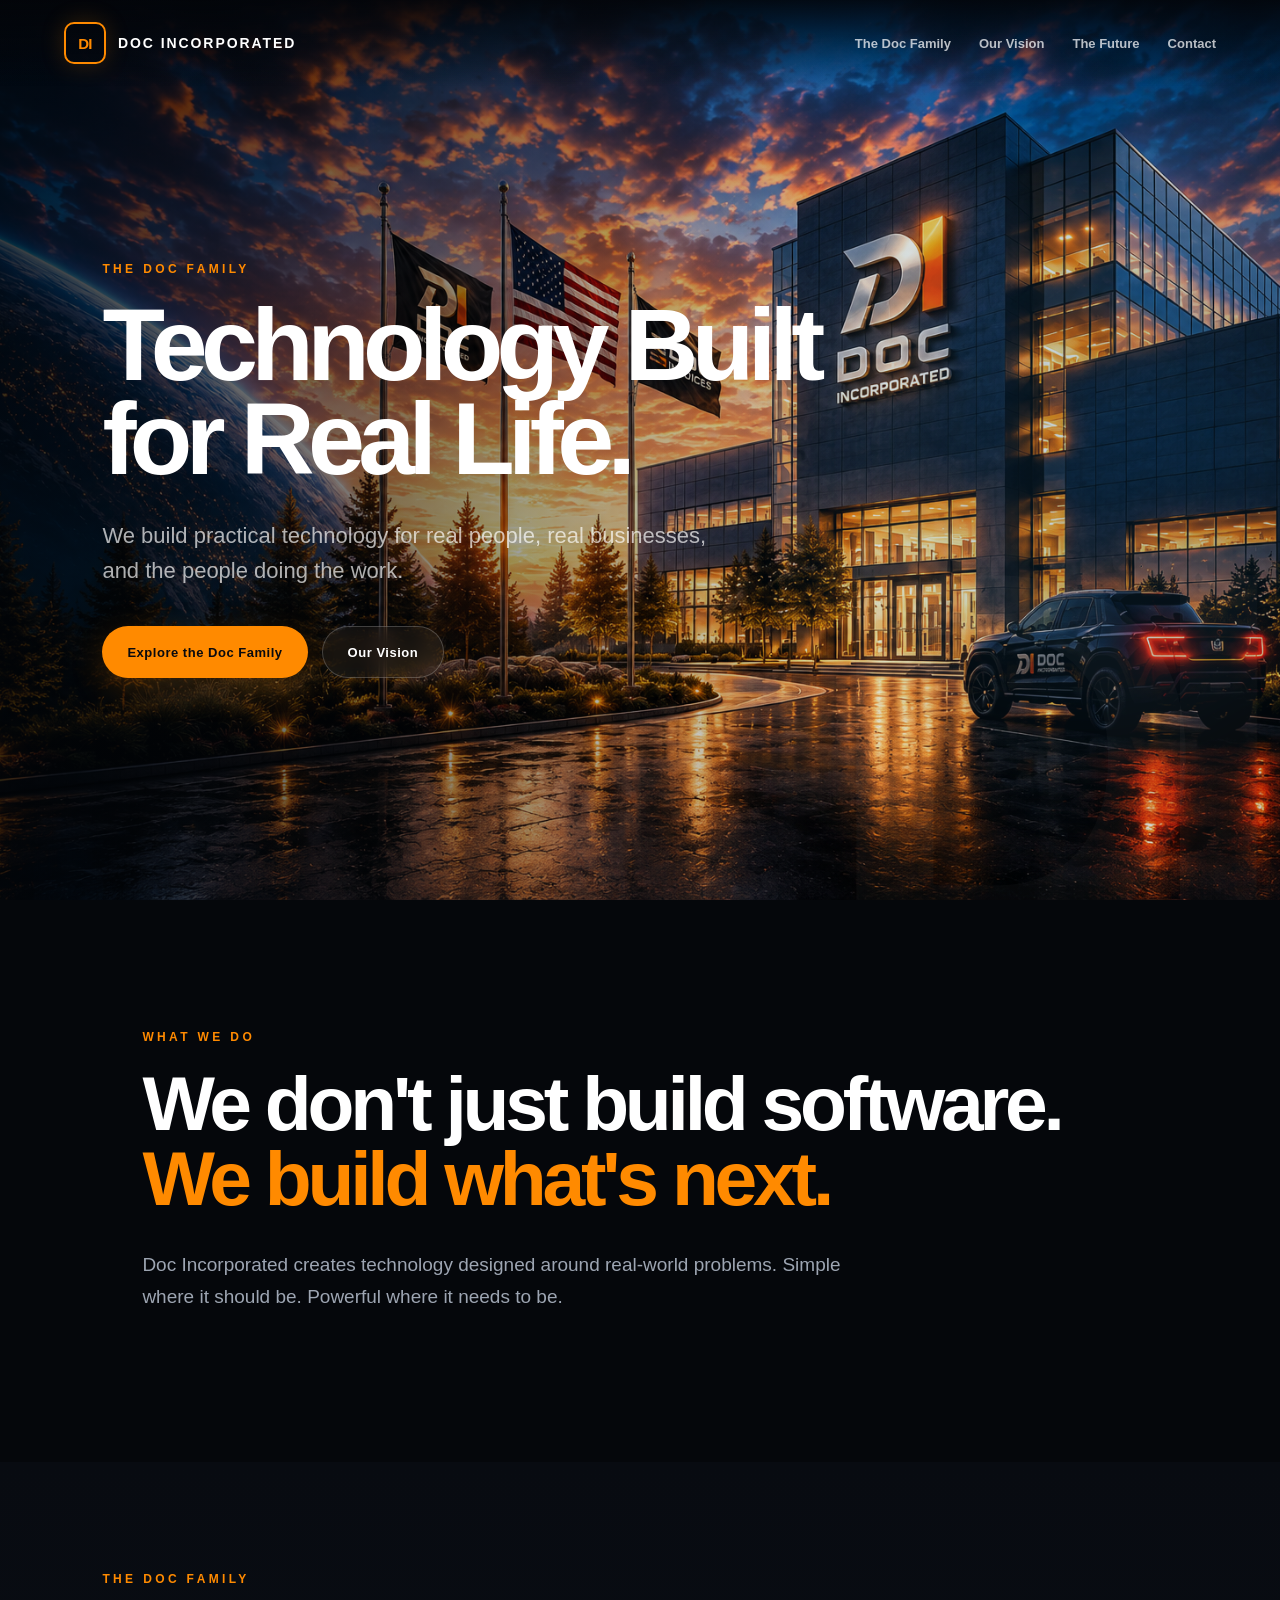
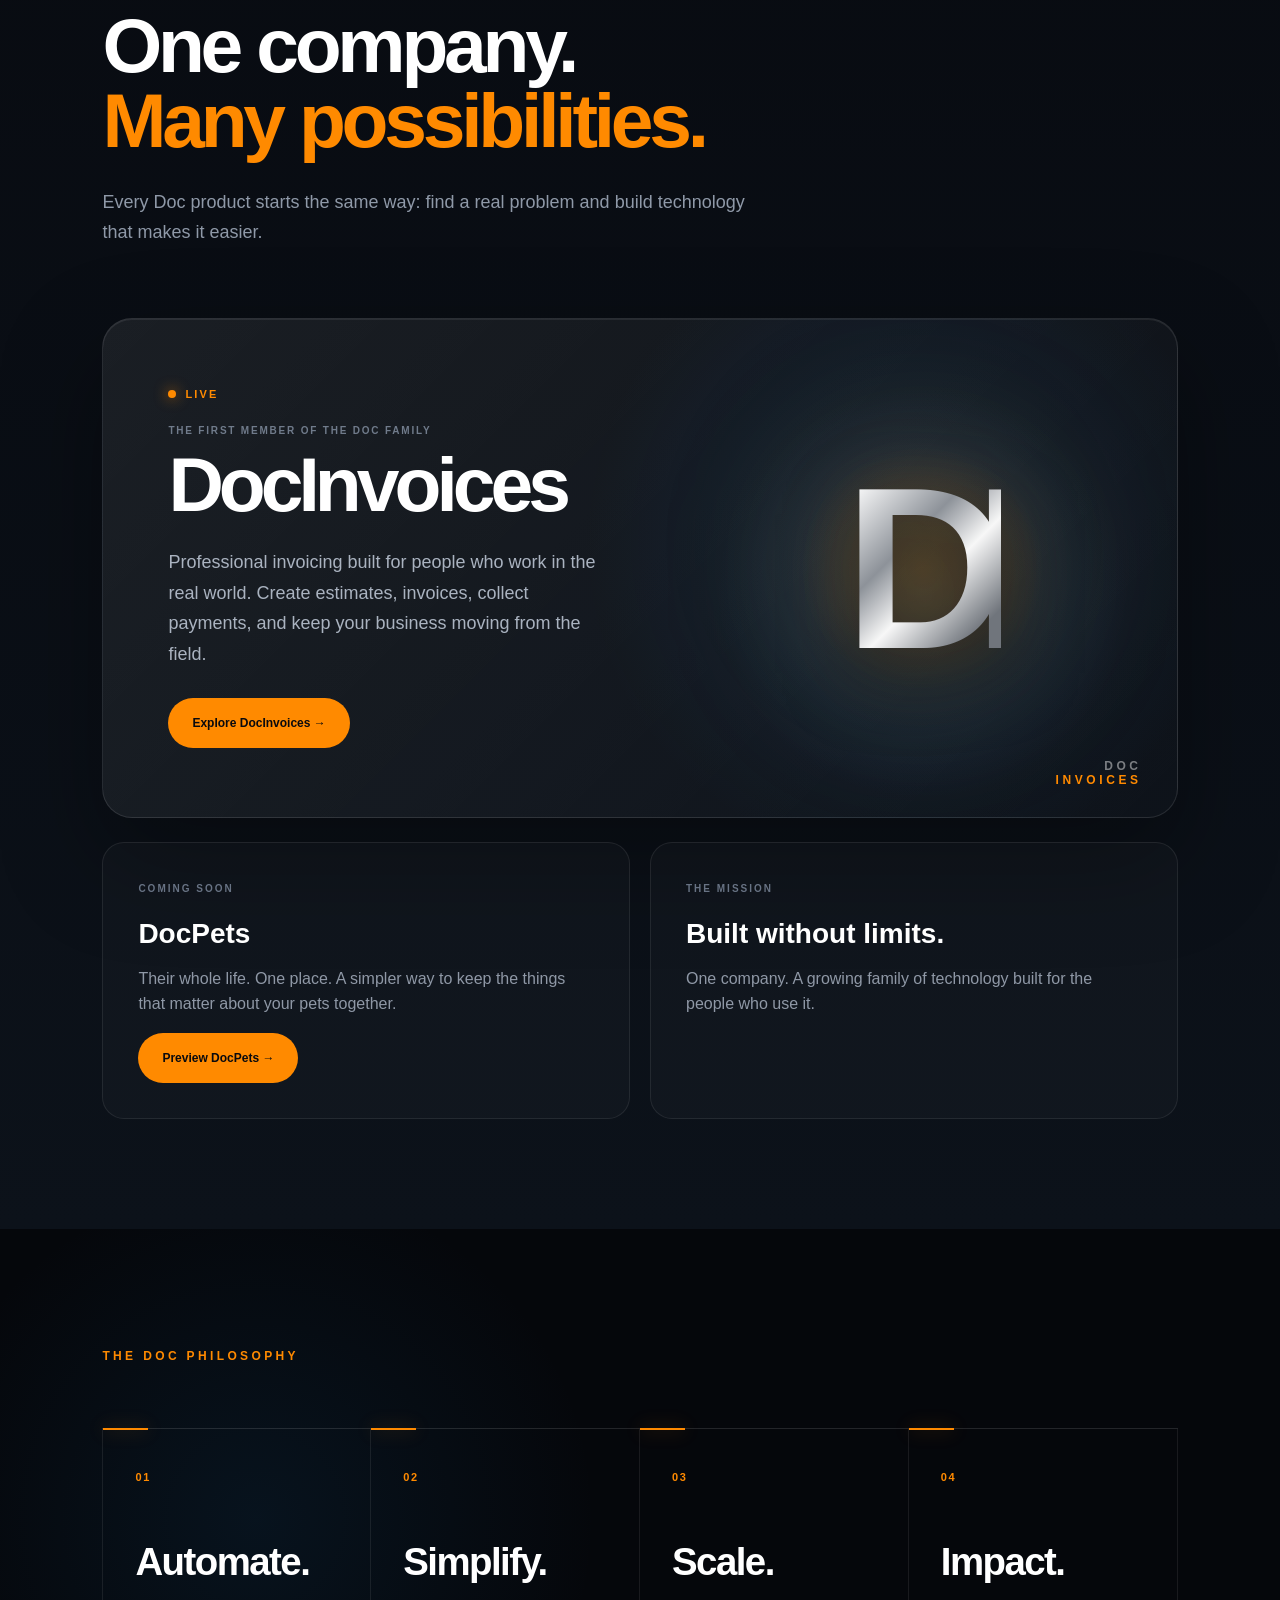
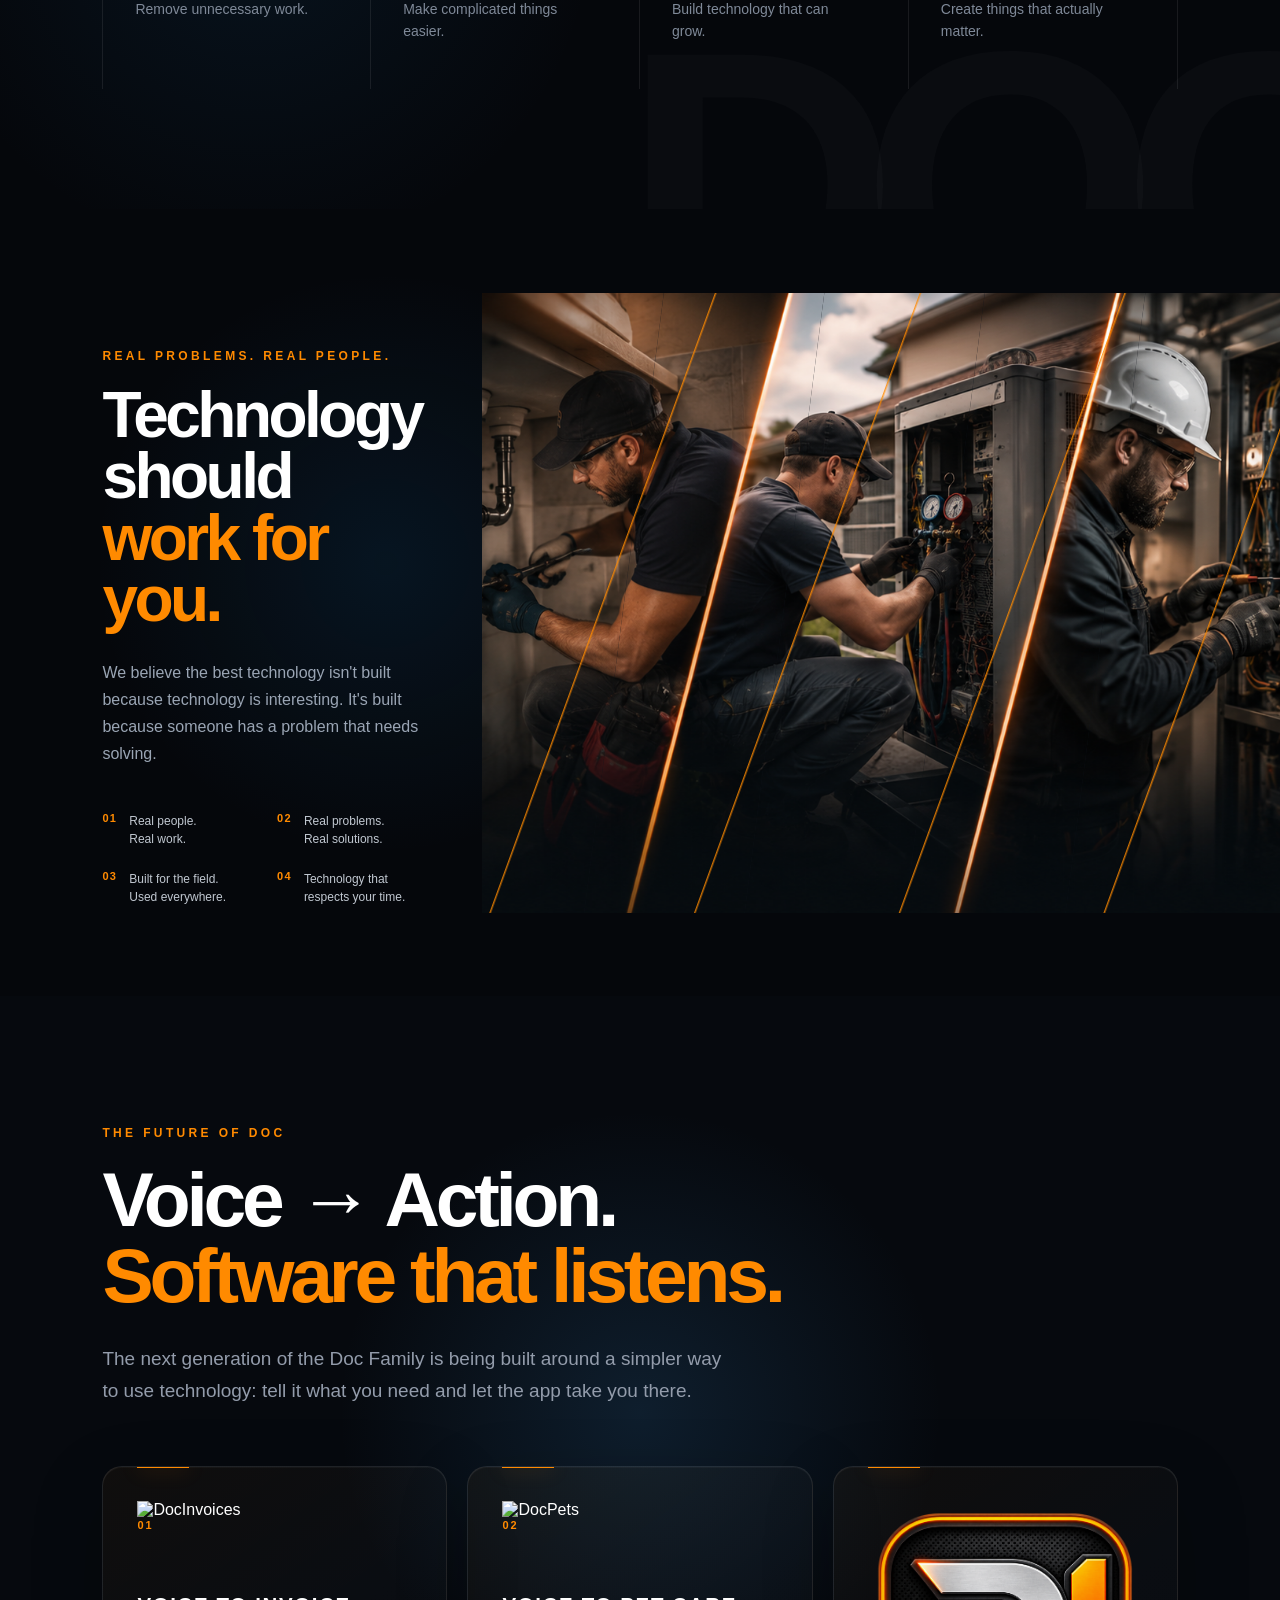
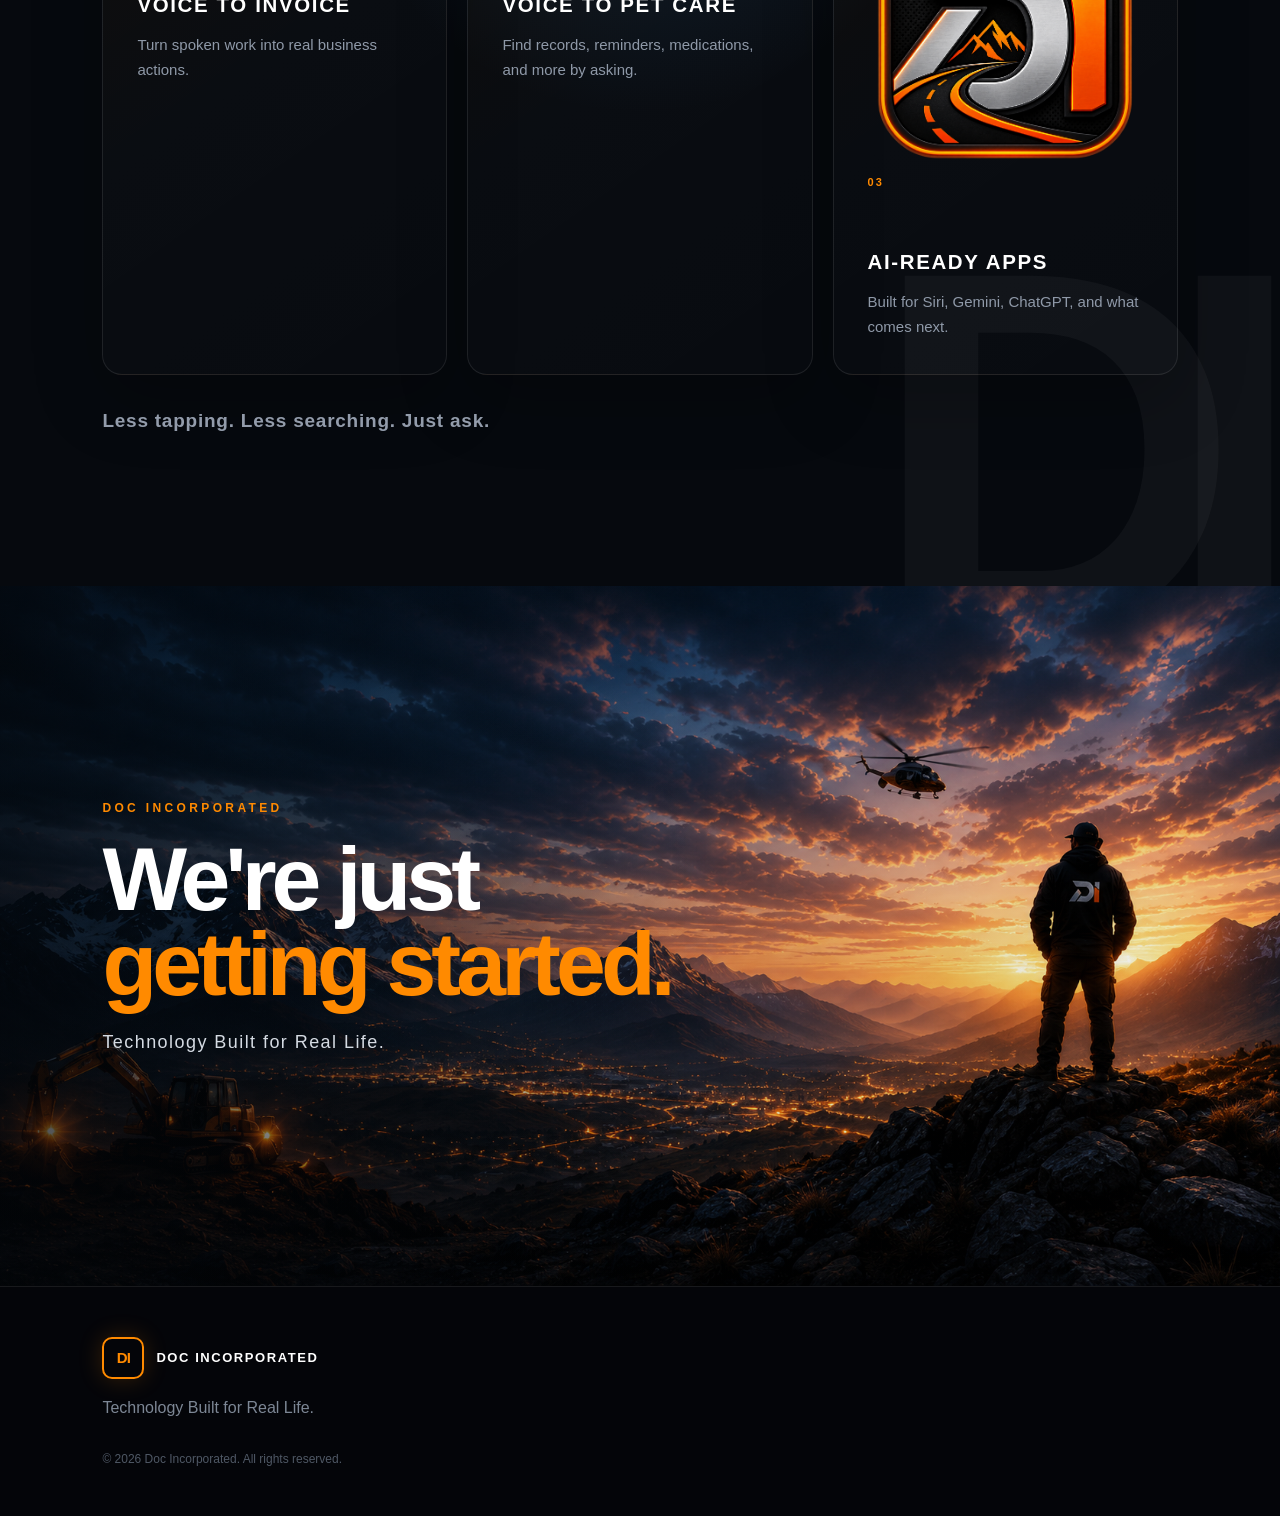
==== index.html @ 5097e037 "Add Doc family identity to Voice cards" ====
<!DOCTYPE html>
<html lang="en">
<head>
    <link rel="icon" type="image/png" href="doc-favicon.png?v=2">
    <meta charset="UTF-8">
    <meta name="viewport" content="width=device-width, initial-scale=1.0">

    <title>Doc Incorporated | Technology Built for Real Life</title>

    <meta
        name="description"
        content="Doc Incorporated builds practical technology for real people, businesses, and everyday life."
    >

    <link rel="stylesheet" href="styles.css">
</head>

<body>

<header class="site-header">
    <a href="#" class="logo">
        <span class="logo-mark">DI</span>
        <span class="logo-text">DOC INCORPORATED</span>
    </a>

    <nav class="navigation">
        <a href="#family">The Doc Family</a>
        <a href="#vision">Our Vision</a>
        <a href="#future">The Future</a>
        <a href="#contact">Contact</a>
    </nav>
</header>


<main>

    <!-- HERO -->

    <section class="hero">

        <div class="hero-content">

            <p class="eyebrow">THE DOC FAMILY</p>

            <h1>
                Technology Built<br>
                for Real Life.
            </h1>

            <p class="hero-intro">
                We build practical technology for real people,
                real businesses, and the people doing the work.
            </p>

            <div class="hero-buttons">
                <a href="#family" class="button button-primary">
                    Explore the Doc Family
                </a>

                <a href="#vision" class="button button-secondary">
                    Our Vision
                </a>
            </div>

        </div>

        <div class="hero-glow"></div>

    </section>


    <!-- STATEMENT -->

    <section class="statement">

        <p class="eyebrow">WHAT WE DO</p>

        <h2>
            We don't just build software.<br>
            <span>We build what's next.</span>
        </h2>

        <p>
            Doc Incorporated creates technology designed around
            real-world problems. Simple where it should be.
            Powerful where it needs to be.
        </p>

    </section>


    <!-- DOC FAMILY -->

   <section class="family" id="family">

    <div class="section-heading">
        <p class="eyebrow">THE DOC FAMILY</p>

        <h2>
            One company.<br>
            <span>Many possibilities.</span>
        </h2>

        <p class="section-intro">
            Every Doc product starts the same way:
            find a real problem and build technology that makes it easier.
        </p>
    </div>

    <div class="product-showcase">

        <div class="product-info">

            <div class="product-status">
                <span class="status-dot"></span>
                LIVE
            </div>

            <p class="product-kicker">THE FIRST MEMBER OF THE DOC FAMILY</p>

            <h3>DocInvoices</h3>

            <p class="product-description">
                Professional invoicing built for people who work
                in the real world. Create estimates, invoices,
                collect payments, and keep your business moving
                from the field.
            </p>

            <a
                href="https://docinvoices.com"
                class="product-button"
                target="_blank"
                rel="noopener"
            >
                Explore DocInvoices →
            </a>

        </div>

        <div class="product-visual">

            <div class="di-glow"></div>

            <div class="di-symbol">
                DI
            </div>

            <div class="visual-label">
                DOC<br>
                <span>INVOICES</span>
            </div>

        </div>

    </div>

    <div class="future-products">

        <div class="future-card">
    <span>COMING SOON</span>

    <h3>DocPets</h3>

    <p>
        Their whole life. One place.
        A simpler way to keep the things that matter
        about your pets together.
    </p>

    <a
        href="https://getdocpets.com"
        class="product-button"
        target="_blank"
        rel="noopener"
    >
        Preview DocPets →
    </a>
</div>

        <div class="future-card">
            <span>THE MISSION</span>

            <h3>Built without limits.</h3>

            <p>
                One company. A growing family of technology
                built for the people who use it.
            </p>
        </div>

    </div>

</section>


    <!-- VALUES -->

    <section class="values" id="vision">

        <p class="eyebrow">THE DOC PHILOSOPHY</p>

        <div class="value-grid">

            <div class="value">
                <span>01</span>
                <h3>Automate.</h3>
                <p>Remove unnecessary work.</p>
            </div>

            <div class="value">
                <span>02</span>
                <h3>Simplify.</h3>
                <p>Make complicated things easier.</p>
            </div>

            <div class="value">
                <span>03</span>
                <h3>Scale.</h3>
                <p>Build technology that can grow.</p>
            </div>

            <div class="value">
                <span>04</span>
                <h3>Impact.</h3>
                <p>Create things that actually matter.</p>
            </div>

        </div>

    </section>


    <!-- REAL WORLD -->

    <section class="real-world">

    <div class="real-world-copy">

        <p class="eyebrow">REAL PROBLEMS. REAL PEOPLE.</p>

        <h2>
            Technology should<br>
            <span>work for you.</span>
        </h2>

        <p>
            We believe the best technology isn't built because
            technology is interesting. It's built because someone
            has a problem that needs solving.
        </p>

        <div class="real-world-points">

            <div>
                <strong>01</strong>
                <span>Real people.<br>Real work.</span>
            </div>

            <div>
                <strong>02</strong>
                <span>Real problems.<br>Real solutions.</span>
            </div>

            <div>
                <strong>03</strong>
                <span>Built for the field.<br>Used everywhere.</span>
            </div>

            <div>
                <strong>04</strong>
                <span>Technology that<br>respects your time.</span>
            </div>

        </div>

    </div>

    <div class="real-world-visual">

        <div class="worker-panel panel-one"></div>
        <div class="worker-panel panel-two"></div>
        <div class="worker-panel panel-three"></div>
        <div class="worker-panel panel-four"></div>
        <div class="worker-panel panel-five"></div>

    </div>

</section>


    <!-- FUTURE -->

    <section class="future" id="future">

        <p class="eyebrow">THE FUTURE OF DOC</p>

        <h2>
            Voice → Action.<br>
            <span>Software that listens.</span>
        </h2>

        <p>
            The next generation of the Doc Family is being built
            around a simpler way to use technology:
            tell it what you need and let the app take you there.
        </p>

        <div class="future-points" aria-label="Voice to action capabilities">

            <article class="future-point">
                <img
                    class="future-point-icon"
                    src="https://raw.githubusercontent.com/Huckleberry-Jon/docinvoices-website/main/logo.png"
                    alt="DocInvoices"
                >
                <span class="future-point-number">01</span>
                <strong>VOICE TO INVOICE</strong>
                <span class="future-point-description">
                    Turn spoken work into real business actions.
                </span>
            </article>

            <article class="future-point">
                <img
                    class="future-point-icon"
                    src="https://raw.githubusercontent.com/Huckleberry-Jon/docpets-website/main/docpets-favicon.png"
                    alt="DocPets"
                >
                <span class="future-point-number">02</span>
                <strong>VOICE TO PET CARE</strong>
                <span class="future-point-description">
                    Find records, reminders, medications, and more by asking.
                </span>
            </article>

            <article class="future-point">
                <img
                    class="future-point-icon"
                    src="doc-favicon.png"
                    alt="Doc Incorporated"
                >
                <span class="future-point-number">03</span>
                <strong>AI-READY APPS</strong>
                <span class="future-point-description">
                    Built for Siri, Gemini, ChatGPT, and what comes next.
                </span>
            </article>

        </div>

        <p class="future-tagline">
            Less tapping. Less searching. Just ask.
        </p>

        <div class="future-mark">
            DI
        </div>

    </section>


    <!-- FINAL CTA -->

    <section class="closing" id="contact">

        <p class="eyebrow">DOC INCORPORATED</p>

        <h2>
            We're just<br>
            <span>getting started.</span>
        </h2>

        <p>
            Technology Built for Real Life.
        </p>

    </section>

</main>


<footer class="site-footer">

    <div class="footer-brand">
        <span class="logo-mark">DI</span>
        <strong>DOC INCORPORATED</strong>
    </div>

    <p>
        Technology Built for Real Life.
    </p>

    <p class="copyright">
        © 2026 Doc Incorporated. All rights reserved.
    </p>

</footer>

</body>
</html>
---- styles.css ----
* {
    box-sizing: border-box;
}

html {
    scroll-behavior: smooth;
}

body {
    margin: 0;
    font-family: Arial, Helvetica, sans-serif;
    background: #05070b;
    color: #ffffff;
    overflow-x: hidden;
}

a {
    color: inherit;
    text-decoration: none;
}

main {
    min-height: 100vh;
}

/* =========================
   HEADER
========================= */

.site-header {
    position: fixed;
    top: 0;
    left: 0;
    right: 0;
    z-index: 100;
    display: flex;
    align-items: center;
    justify-content: space-between;
    padding: 22px 5vw;
    background: linear-gradient(
        to bottom,
        rgba(3, 5, 9, 0.9),
        rgba(3, 5, 9, 0)
    );
}

.logo {
    display: flex;
    align-items: center;
    gap: 12px;
    font-weight: 900;
    letter-spacing: 0.12em;
}

.logo-mark {
    display: grid;
    place-items: center;
    width: 42px;
    height: 42px;
    border: 2px solid #ff8a00;
    border-radius: 10px;
    color: #ff8a00;
    font-size: 15px;
    font-weight: 900;
    letter-spacing: -0.05em;
    box-shadow: 0 0 25px rgba(255, 138, 0, 0.2);
}

.logo-text {
    font-size: 14px;
}

.navigation {
    display: flex;
    gap: 28px;
    color: rgba(255, 255, 255, 0.72);
    font-size: 13px;
    font-weight: 700;
}

.navigation a {
    transition: color 0.25s ease;
}

.navigation a:hover {
    color: #ff8a00;
}

/* =========================
   HERO
========================= */

.hero {
    position: relative;
    min-height: 100vh;
    display: flex;
    align-items: center;
    padding: 140px 8vw 100px;
    overflow: hidden;

    background: url("hero.png") center center / cover no-repeat;
        
}

.hero::before {
    content: "";
    position: absolute;
    inset: 0;
    background:
        linear-gradient(
            90deg,
            rgba(2, 5, 9, 0.78) 0%,
            rgba(2, 5, 9, 0.48) 32%,
            rgba(2, 5, 9, 0.08) 68%,
            rgba(2, 5, 9, 0.18) 100%
        );
    pointer-events: none;
}

.hero::after {
    content: "DI";
    position: absolute;
    right: 4vw;
    bottom: -10vw;
    font-size: min(42vw, 650px);
    line-height: 1;
    font-weight: 900;
    letter-spacing: -0.12em;
    color: rgba(255, 255, 255, 0.025);
    pointer-events: none;
}

.hero-content {
    position: relative;
    z-index: 3;
    max-width: 850px;
}

.eyebrow {
    margin: 0 0 22px;
    color: #ff8a00;
    font-size: 12px;
    font-weight: 900;
    letter-spacing: 0.28em;
}

.hero h1 {
    margin: 0;
    max-width: 900px;
    font-size: clamp(54px, 8vw, 112px);
    line-height: 0.92;
    letter-spacing: -0.065em;
}

.hero-intro {
    max-width: 620px;
    margin: 32px 0 0;
    color: rgba(255, 255, 255, 0.68);
    font-size: clamp(18px, 2vw, 22px);
    line-height: 1.6;
}

.hero-buttons {
    display: flex;
    flex-wrap: wrap;
    gap: 14px;
    margin-top: 38px;
}

.button {
    display: inline-flex;
    align-items: center;
    justify-content: center;
    min-height: 52px;
    padding: 0 25px;
    border-radius: 999px;
    font-size: 13px;
    font-weight: 900;
    letter-spacing: 0.04em;
    transition: transform 0.25s ease, box-shadow 0.25s ease;
}

.button:hover {
    transform: translateY(-2px);
}

.button-primary {
    background: #ff8a00;
    color: #090a0e;
    box-shadow: 0 10px 35px rgba(255, 138, 0, 0.2);
}

.button-secondary {
    border: 1px solid rgba(255, 255, 255, 0.2);
    background: rgba(255, 255, 255, 0.04);
    backdrop-filter: blur(10px);
}

.hero-glow {
    position: absolute;
    width: 600px;
    height: 600px;
    right: -100px;
    top: 50%;
    transform: translateY(-50%);
    border-radius: 50%;
    background: rgba(41, 125, 190, 0.14);
    filter: blur(90px);
}

/* =========================
   GENERAL SECTIONS
========================= */

.statement,
.family,
.values,
.real-world,
.future {
    padding: 130px 8vw;
}

.statement {
    max-width: 1200px;
    margin: auto;
}

.statement h2,
.section-heading h2,
.real-world h2,
.future h2,
.closing h2 {
    margin: 0;
    font-size: clamp(44px, 6vw, 82px);
    line-height: 0.98;
    letter-spacing: -0.055em;
}

.statement h2 span,
.section-heading h2 span,
.real-world h2 span,
.future h2 span,
.closing h2 span {
    color: #ff8a00;
}

.statement > p:last-child {
    max-width: 700px;
    margin-top: 32px;
    color: #9da5b2;
    font-size: 19px;
    line-height: 1.7;
}

/* =========================
   DOC FAMILY
========================= */

.family {
    background:
        linear-gradient(
            180deg,
            #080b11 0%,
            #0c121a 100%
        );
}

.section-heading {
    max-width: 900px;
    margin-bottom: 55px;
}

.product-card {
    max-width: 1100px;
    margin: auto;
    padding: 48px;
    border: 1px solid rgba(255, 255, 255, 0.1);
    border-radius: 28px;
    background:
        linear-gradient(
            135deg,
            rgba(255, 255, 255, 0.08),
            rgba(255, 255, 255, 0.025)
        );
    box-shadow:
        0 30px 100px rgba(0, 0, 0, 0.35),
        inset 0 1px rgba(255, 255, 255, 0.08);
}

.product-status {
    margin: 0 0 15px;
    color: #ff8a00;
    font-size: 11px;
    font-weight: 900;
    letter-spacing: 0.2em;
}

.product-card h3 {
    margin: 0;
    font-size: clamp(38px, 5vw, 64px);
    letter-spacing: -0.05em;
}

.product-card p:not(.product-status) {
    max-width: 650px;
    margin: 22px 0 28px;
    color: #aab1bd;
    font-size: 18px;
    line-height: 1.7;
}

.text-link {
    color: #ff8a00;
    font-weight: 900;
}

.future-products {
    display: grid;
    grid-template-columns: repeat(2, 1fr);
    gap: 20px;
    max-width: 1100px;
    margin: 20px auto 0;
}

.future-card {
    min-height: 220px;
    padding: 35px;
    border: 1px solid rgba(255, 255, 255, 0.08);
    border-radius: 22px;
    background: rgba(255, 255, 255, 0.025);
}

.future-card span {
    color: #687384;
    font-size: 10px;
    font-weight: 900;
    letter-spacing: 0.2em;
}

.future-card h3 {
    margin: 22px 0 10px;
    font-size: 28px;
}

.future-card p {
    color: #8f98a6;
    line-height: 1.6;
}

/* =========================
   VALUES
========================= */

.values {
    position: relative;
    overflow: hidden;
    padding-top: 120px;
    padding-bottom: 120px;
    background:
        radial-gradient(
            circle at 20% 50%,
            rgba(25, 105, 165, 0.12),
            transparent 32%
        ),
        #05070b;
}

.values::after {
    content: "DOC";
    position: absolute;
    right: -80px;
    bottom: -130px;
    font-size: min(30vw, 500px);
    line-height: 0.8;
    font-weight: 900;
    letter-spacing: -0.1em;
    color: rgba(255, 255, 255, 0.018);
    pointer-events: none;
}

.value-grid {
    position: relative;
    z-index: 2;
    display: grid;
    grid-template-columns: repeat(4, 1fr);
    gap: 0;
    margin-top: 65px;
    border-top: 1px solid rgba(255, 255, 255, 0.12);
}

.value {
    position: relative;
    min-height: 260px;
    padding: 38px 32px;
    border-right: 1px solid rgba(255, 255, 255, 0.08);
    transition:
        background 0.3s ease,
        transform 0.3s ease;
}

.value:first-child {
    border-left: 1px solid rgba(255, 255, 255, 0.08);
}

.value::before {
    content: "";
    position: absolute;
    top: -1px;
    left: 0;
    width: 45px;
    height: 2px;
    background: #ff8a00;
    box-shadow: 0 0 18px rgba(255, 138, 0, 0.45);
}

.value:hover {
    background: rgba(255, 255, 255, 0.025);
    transform: translateY(-4px);
}

.value span {
    color: #ff8a00;
    font-size: 11px;
    font-weight: 900;
    letter-spacing: 0.15em;
}

.value h3 {
    margin: 55px 0 14px;
    font-size: clamp(28px, 3vw, 42px);
    letter-spacing: -0.04em;
}

.value p {
    max-width: 190px;
    margin: 0;
    color: #7f8998;
    font-size: 14px;
    line-height: 1.6;
}

@media (max-width: 800px) {

    .value-grid {
        grid-template-columns: 1fr 1fr;
    }

    .value {
        min-height: 220px;
    }

    .value:nth-child(2) {
        border-right: none;
    }

    .value:nth-child(3),
    .value:nth-child(4) {
        border-top: 1px solid rgba(255, 255, 255, 0.08);
    }
}

@media (max-width: 520px) {

    .value-grid {
        grid-template-columns: 1fr;
    }

    .value {
        border-left: 1px solid rgba(255, 255, 255, 0.08);
        border-right: 1px solid rgba(255, 255, 255, 0.08);
        border-top: 1px solid rgba(255, 255, 255, 0.08);
    }

    .value:first-child {
        border-top: none;
    }
}

/* =========================
   REAL WORLD
========================= */

.real-world {
    position: relative;
    min-height: 650px;
    display: flex;
    align-items: center;
    overflow: hidden;

    background:
        linear-gradient(
            90deg,
            #080b10 0%,
            rgba(8, 11, 16, 0.82) 42%,
            rgba(8, 11, 16, 0.25) 100%
        ),
        radial-gradient(
            circle at 75% 50%,
            rgba(255, 138, 0, 0.12),
            transparent 30%
        );
}

.real-world-content {
    position: relative;
    z-index: 2;
    max-width: 720px;
}

.real-world-content > p:last-child {
    max-width: 620px;
    margin-top: 30px;
    color: #9ca5b2;
    font-size: 19px;
    line-height: 1.7;
}

/* =========================
   FUTURE
========================= */

.future {
    position: relative;
    min-height: 700px;
    overflow: hidden;
    background:
        radial-gradient(
            circle at 50% 35%,
            rgba(48, 114, 170, 0.2),
            transparent 30%
        ),
        #06090e;
}

.future > p:not(.eyebrow) {
    max-width: 620px;
    margin-top: 30px;
    color: #939cab;
    font-size: 19px;
    line-height: 1.7;
}

.future-mark {
    position: absolute;
    right: 4vw;
    bottom: -70px;
    font-size: min(40vw, 560px);
    line-height: 0.8;
    font-weight: 900;
    letter-spacing: -0.15em;
    color: rgba(255, 255, 255, 0.035);
}

/* =========================
   CLOSING
========================= */




.closing h2 {
    max-width: 900px;
    margin: auto;
}

.closing > p:last-child {
    margin-top: 30px;
    color: #8e97a5;
    font-size: 18px;
}

/* =========================
   FOOTER
========================= */

.site-footer {
    padding: 50px 8vw;
    border-top: 1px solid rgba(255, 255, 255, 0.08);
    background: #040509;
    color: #7d8795;
}

.footer-brand {
    display: flex;
    align-items: center;
    gap: 12px;
    color: #ffffff;
}

.footer-brand strong {
    font-size: 13px;
    letter-spacing: 0.12em;
}

.site-footer > p {
    margin: 20px 0 0;
}

.site-footer .copyright {
    margin-top: 35px;
    font-size: 12px;
    color: #4f5865;
}

/* =========================
   MOBILE
========================= */

@media (max-width: 800px) {

    .site-header {
        padding: 16px 20px;
    }

    .logo-text {
        display: none;
    }

    .navigation {
        gap: 14px;
        font-size: 11px;
    }

    .navigation a:nth-child(3),
    .navigation a:nth-child(4) {
        display: none;
    }

    .hero {
        min-height: 90vh;
        padding: 130px 24px 80px;
    }

    .hero h1 {
        font-size: clamp(48px, 14vw, 72px);
    }

    .hero-intro {
        font-size: 17px;
    }

    .hero-buttons {
        flex-direction: column;
        align-items: stretch;
    }

    .statement,
    .family,
    .values,
    .real-world,
    .future,
    .closing {
        padding: 90px 24px;
    }

    .statement h2,
    .section-heading h2,
    .real-world h2,
    .future h2,
    .closing h2 {
        font-size: clamp(42px, 12vw, 64px);
    }

    .product-card {
        padding: 30px;
    }

    .future-products {
        grid-template-columns: 1fr;
    }

    .value-grid {
        grid-template-columns: 1fr 1fr;
    }

    .real-world {
        min-height: 520px;
    }
}

@media (max-width: 520px) {

    .navigation {
        display: none;
    }

    .value-grid {
        grid-template-columns: 1fr;
    }

    .button {
        width: 100%;
    }
}
/* =========================
   DOC FAMILY SHOWCASE
========================= */

.section-intro {
    max-width: 650px;
    margin: 28px 0 0;
    color: #8f99a8;
    font-size: 18px;
    line-height: 1.7;
}

.product-showcase {
    position: relative;
    display: grid;
    grid-template-columns: 1fr 0.9fr;
    max-width: 1200px;
    min-height: 500px;
    margin: 70px auto 24px;
    overflow: hidden;
    border: 1px solid rgba(255, 255, 255, 0.1);
    border-radius: 30px;
    background:
        radial-gradient(
            circle at 75% 45%,
            rgba(20, 105, 170, 0.18),
            transparent 38%
        ),
        linear-gradient(
            135deg,
            rgba(255, 255, 255, 0.07),
            rgba(255, 255, 255, 0.015)
        );
    box-shadow:
        0 40px 100px rgba(0, 0, 0, 0.35),
        inset 0 1px rgba(255, 255, 255, 0.08);
}

.product-info {
    position: relative;
    z-index: 2;
    display: flex;
    flex-direction: column;
    justify-content: center;
    padding: 65px;
}

.product-status {
    display: flex;
    align-items: center;
    gap: 9px;
    margin-bottom: 25px;
    color: #ff8a00;
    font-size: 11px;
    font-weight: 900;
    letter-spacing: 0.2em;
}

.status-dot {
    width: 8px;
    height: 8px;
    border-radius: 50%;
    background: #ff8a00;
    box-shadow: 0 0 14px rgba(255, 138, 0, 0.8);
}

.product-kicker {
    margin: 0 0 14px;
    color: #707b8b;
    font-size: 10px;
    font-weight: 900;
    letter-spacing: 0.18em;
}

.product-info h3 {
    margin: 0;
    font-size: clamp(52px, 6vw, 82px);
    line-height: 0.9;
    letter-spacing: -0.065em;
}

.product-description {
    max-width: 580px;
    margin: 28px 0;
    color: #aab3c0;
    font-size: 18px;
    line-height: 1.7;
}

.product-button {
    display: inline-flex;
    align-items: center;
    width: fit-content;
    min-height: 50px;
    padding: 0 24px;
    border-radius: 999px;
    background: #ff8a00;
    color: #090a0e;
    font-size: 12px;
    font-weight: 900;
    transition:
        transform 0.25s ease,
        box-shadow 0.25s ease;
}

.product-button:hover {
    transform: translateY(-2px);
    box-shadow: 0 12px 35px rgba(255, 138, 0, 0.25);
}

.product-visual {
    position: relative;
    display: flex;
    align-items: center;
    justify-content: center;
    min-height: 450px;
    overflow: hidden;
    background:
        radial-gradient(
            circle at center,
            rgba(255, 138, 0, 0.18),
            transparent 34%
        ),
        radial-gradient(
            circle at 50% 55%,
            rgba(35, 120, 185, 0.2),
            transparent 55%
        );
}

.di-glow {
    position: absolute;
    width: 280px;
    height: 280px;
    border-radius: 50%;
    background: rgba(255, 138, 0, 0.13);
    filter: blur(65px);
}

.di-symbol {
    position: relative;
    z-index: 2;
    font-size: clamp(130px, 18vw, 250px);
    line-height: 0.8;
    font-weight: 900;
    letter-spacing: -0.16em;
    color: transparent;
    background:
        linear-gradient(
            135deg,
            #ffffff 5%,
            #8d9299 38%,
            #f7f7f7 58%,
            #70757c 85%
        );
    -webkit-background-clip: text;
    background-clip: text;
    filter:
        drop-shadow(0 25px 35px rgba(0, 0, 0, 0.55))
        drop-shadow(0 0 35px rgba(255, 138, 0, 0.12));
}

.visual-label {
    position: absolute;
    right: 35px;
    bottom: 30px;
    color: rgba(255, 255, 255, 0.45);
    font-size: 12px;
    font-weight: 900;
    letter-spacing: 0.3em;
    text-align: right;
}

.visual-label span {
    color: #ff8a00;
}

.future-products {
    position: relative;
    z-index: 2;
}

/* tighter family section */

.family {
    padding-top: 110px;
    padding-bottom: 110px;
}

/* mobile */

@media (max-width: 800px) {

    .product-showcase {
        grid-template-columns: 1fr;
        min-height: auto;
    }

    .product-info {
        padding: 40px 30px;
    }

    .product-visual {
        min-height: 320px;
    }

    .di-symbol {
        font-size: 170px;
    }

    .section-intro {
        font-size: 16px;
    }
}
.closing {
    position: relative;
    min-height: 700px;
    display: flex;
    flex-direction: column;
    justify-content: center;
    align-items: flex-start;
    padding: 90px 8vw;
    box-sizing: border-box;
    overflow: hidden;

    background:
    linear-gradient(
        90deg,
        rgba(3, 6, 10, 0.55) 0%,
        rgba(3, 6, 10, 0.12) 55%,
        rgba(3, 6, 10, 0.05) 100%
    ),
    url("bottom-mountains.png") center center / cover no-repeat;
}

.closing::after {
    content: "";
    position: absolute;
    inset: 0;
    background:
        linear-gradient(
            90deg,
            rgba(3, 6, 10, 0.35),
            transparent 55%
        );
    pointer-events: none;
}

.closing > * {
    position: relative;
    z-index: 2;
}

.closing h2 {
    max-width: 700px;
    margin: 0;
    font-size: clamp(48px, 7vw, 100px);
    line-height: 0.95;
    letter-spacing: -0.055em;
}

.closing h2 span {
    color: #ff8a00;
}

.closing p:last-child {
    margin-top: 25px;
    color: #d5dbe3;
    font-size: 18px;
    letter-spacing: 0.08em;
}
.real-world {
    position: relative;
    display: grid;
    grid-template-columns: 0.85fr 1.65fr;
    min-height: 620px;
    padding: 0;
    overflow: hidden;
    background: #05070b;
}

.real-world-copy {
    position: relative;
    z-index: 5;
    display: flex;
    flex-direction: column;
    justify-content: center;
    padding: 140px 60px 90px 8vw;
    background:
        radial-gradient(
            circle at 80% 45%,
            rgba(20, 105, 165, 0.14),
            transparent 50%
        ),
        #05070b;
}

.real-world-copy h2 {
    margin: 0;
    font-size: clamp(46px, 5vw, 78px);
    line-height: 0.96;
    letter-spacing: -0.055em;
}

.real-world-copy h2 span {
    color: #ff8a00;
}

.real-world-copy > p:not(.eyebrow) {
    max-width: 500px;
    margin: 28px 0 0;
    color: #9aa5b4;
    font-size: 16px;
    line-height: 1.7;
}

.real-world-points {
    display: grid;
    grid-template-columns: 1fr 1fr;
    gap: 22px 30px;
    max-width: 520px;
    margin-top: 45px;
}

.real-world-points div {
    display: flex;
    gap: 12px;
    align-items: flex-start;
}

.real-world-points strong {
    color: #ff8a00;
    font-size: 11px;
    letter-spacing: 0.12em;
}

.real-world-points span {
    color: #c1c8d1;
    font-size: 12px;
    line-height: 1.5;
}

/* ONE continuous visual area */

.real-world-visual {
    position: relative;
    min-height: 620px;
    overflow: hidden;

    background:
        linear-gradient(
            90deg,
            rgba(5, 7, 11, 0.15),
            transparent 30%,
            rgba(5, 7, 11, 0.08)
        ),
        #10151c;
}

/* Each panel shares the same image position.
   No gaps between images. */

.worker-panel {
    position: absolute;
    inset: -2px;
    background-image: url("real-people.png");
    background-size: cover;
    background-position: center;
}

/* Diagonal cuts */

.panel-one {
    clip-path: polygon(0 0, 23% 0, 13% 100%, 0 100%);
}

.panel-two {
    clip-path: polygon(23% 0, 43% 0, 33% 100%, 13% 100%);
}

.panel-three {
    clip-path: polygon(43% 0, 63% 0, 53% 100%, 33% 100%);
}

.panel-four {
    clip-path: polygon(63% 0, 83% 0, 73% 100%, 53% 100%);
}

.panel-five {
    clip-path: polygon(83% 0, 100% 0, 100% 100%, 73% 100%);
}

/* Orange separators */

.real-world-visual::after {
    content: "";
    position: absolute;
    inset: 0;
    pointer-events: none;

    background:
        linear-gradient(
            110deg,
            transparent 22.7%,
            rgba(255, 138, 0, 0.8) 22.8%,
            transparent 23%
        ),
        linear-gradient(
            110deg,
            transparent 42.7%,
            rgba(255, 138, 0, 0.8) 42.8%,
            transparent 43%
        ),
        linear-gradient(
            110deg,
            transparent 62.7%,
            rgba(255, 138, 0, 0.8) 62.8%,
            transparent 63%
        ),
        linear-gradient(
            110deg,
            transparent 82.7%,
            rgba(255, 138, 0, 0.8) 82.8%,
            transparent 83%
        );
}

/* Mobile */

@media (max-width: 900px) {

    .real-world {
        grid-template-columns: 1fr;
    }

    .real-world-copy {
        padding: 80px 30px;
    }

    .real-world-visual {
        min-height: 450px;
    }
}

@media (max-width: 520px) {

    .real-world-points {
        grid-template-columns: 1fr;
    }

    .real-world-visual {
        min-height: 350px;
    }
}

/* =========================
   VOICE TO ACTION
========================= */

.future > *:not(.future-mark) {
    position: relative;
    z-index: 2;
}

.future-points {
    display: grid;
    grid-template-columns: repeat(3, minmax(0, 1fr));
    gap: 20px;
    max-width: 1200px;
    margin-top: 58px;
}

.future-point {
    position: relative;
    display: flex;
    flex-direction: column;
    min-height: 250px;
    padding: 34px;
    overflow: hidden;
    border: 1px solid rgba(255, 255, 255, 0.09);
    border-radius: 20px;
    background:
        linear-gradient(
            145deg,
            rgba(255, 138, 0, 0.045),
            rgba(255, 255, 255, 0.018) 42%,
            rgba(255, 255, 255, 0.01)
        );
    box-shadow:
        0 24px 70px rgba(0, 0, 0, 0.24),
        inset 0 1px rgba(255, 255, 255, 0.035);
}

.future-point::before {
    content: "";
    position: absolute;
    top: -1px;
    left: 34px;
    width: 52px;
    height: 2px;
    background: #ff8a00;
    box-shadow: 0 0 20px rgba(255, 138, 0, 0.48);
}

.future-point-number {
    color: #ff8a00;
    font-size: 11px;
    font-weight: 900;
    letter-spacing: 0.18em;
}

.future-point strong {
    margin-top: 62px;
    font-size: clamp(18px, 1.6vw, 23px);
    line-height: 1.15;
    letter-spacing: 0.08em;
}

.future-point-description {
    max-width: 300px;
    margin-top: 17px;
    color: #8f99a8;
    font-size: 15px;
    line-height: 1.65;
}

.future .future-tagline {
    max-width: none;
    margin-top: 44px;
    color: #d3d8df;
    font-size: 16px;
    font-weight: 700;
    letter-spacing: 0.04em;
}

@media (max-width: 800px) {

    .future-points {
        grid-template-columns: 1fr;
        gap: 16px;
        margin-top: 44px;
    }

    .future-point {
        min-height: 220px;
        padding: 30px;
    }

    .future-point::before {
        left: 30px;
    }

    .future-point strong {
        margin-top: 48px;
    }
}
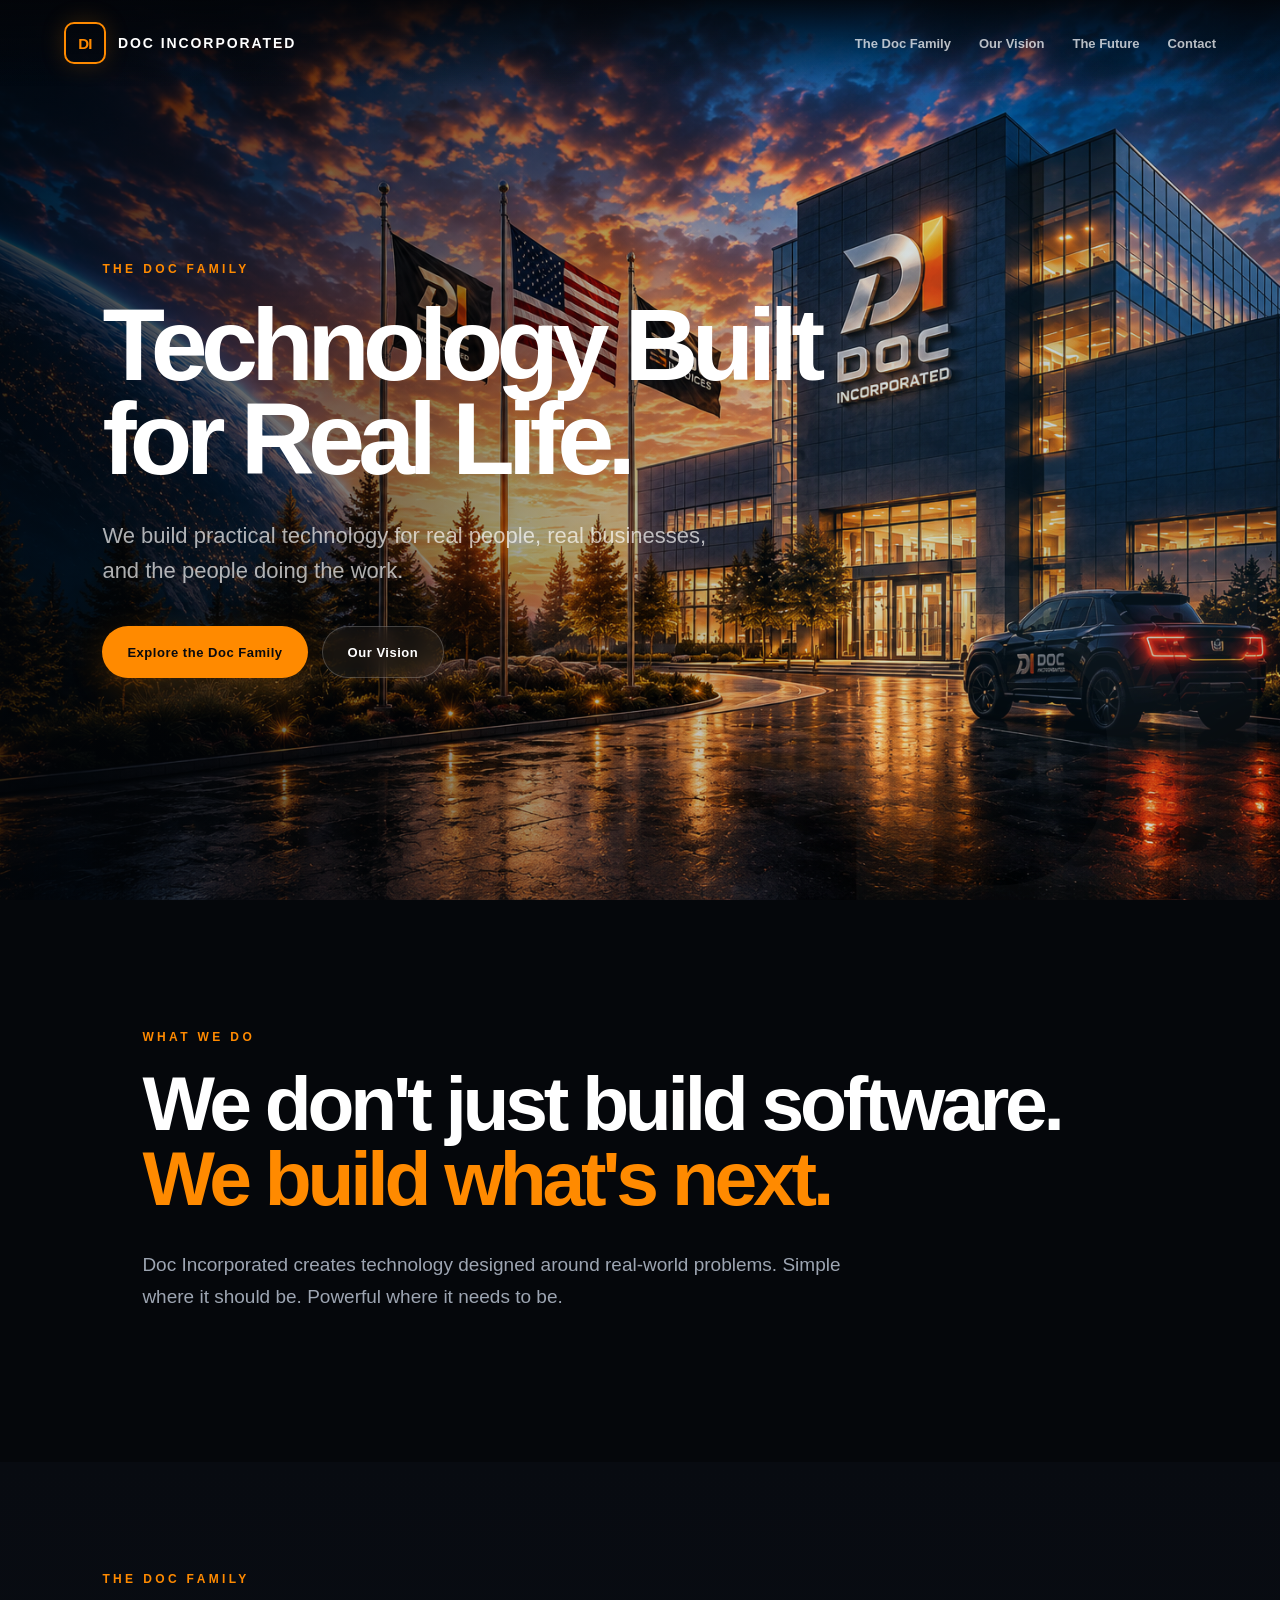
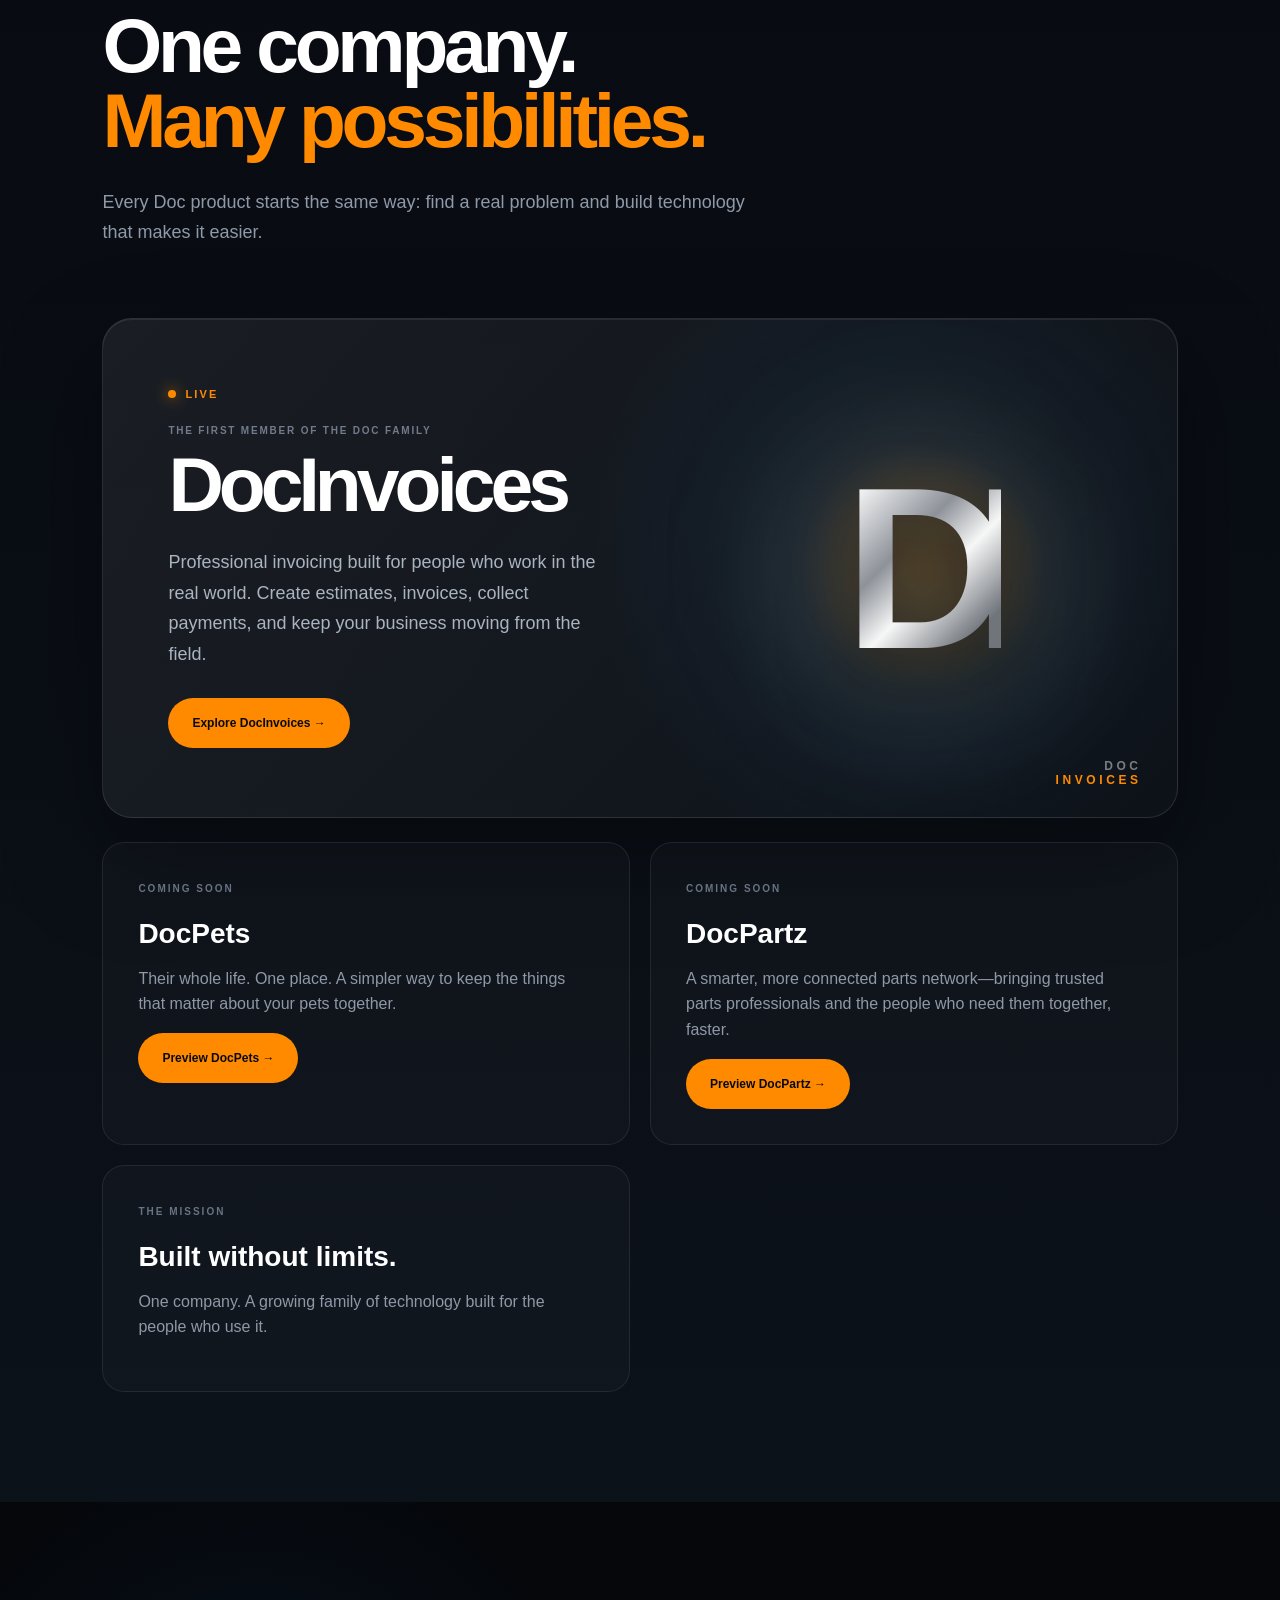
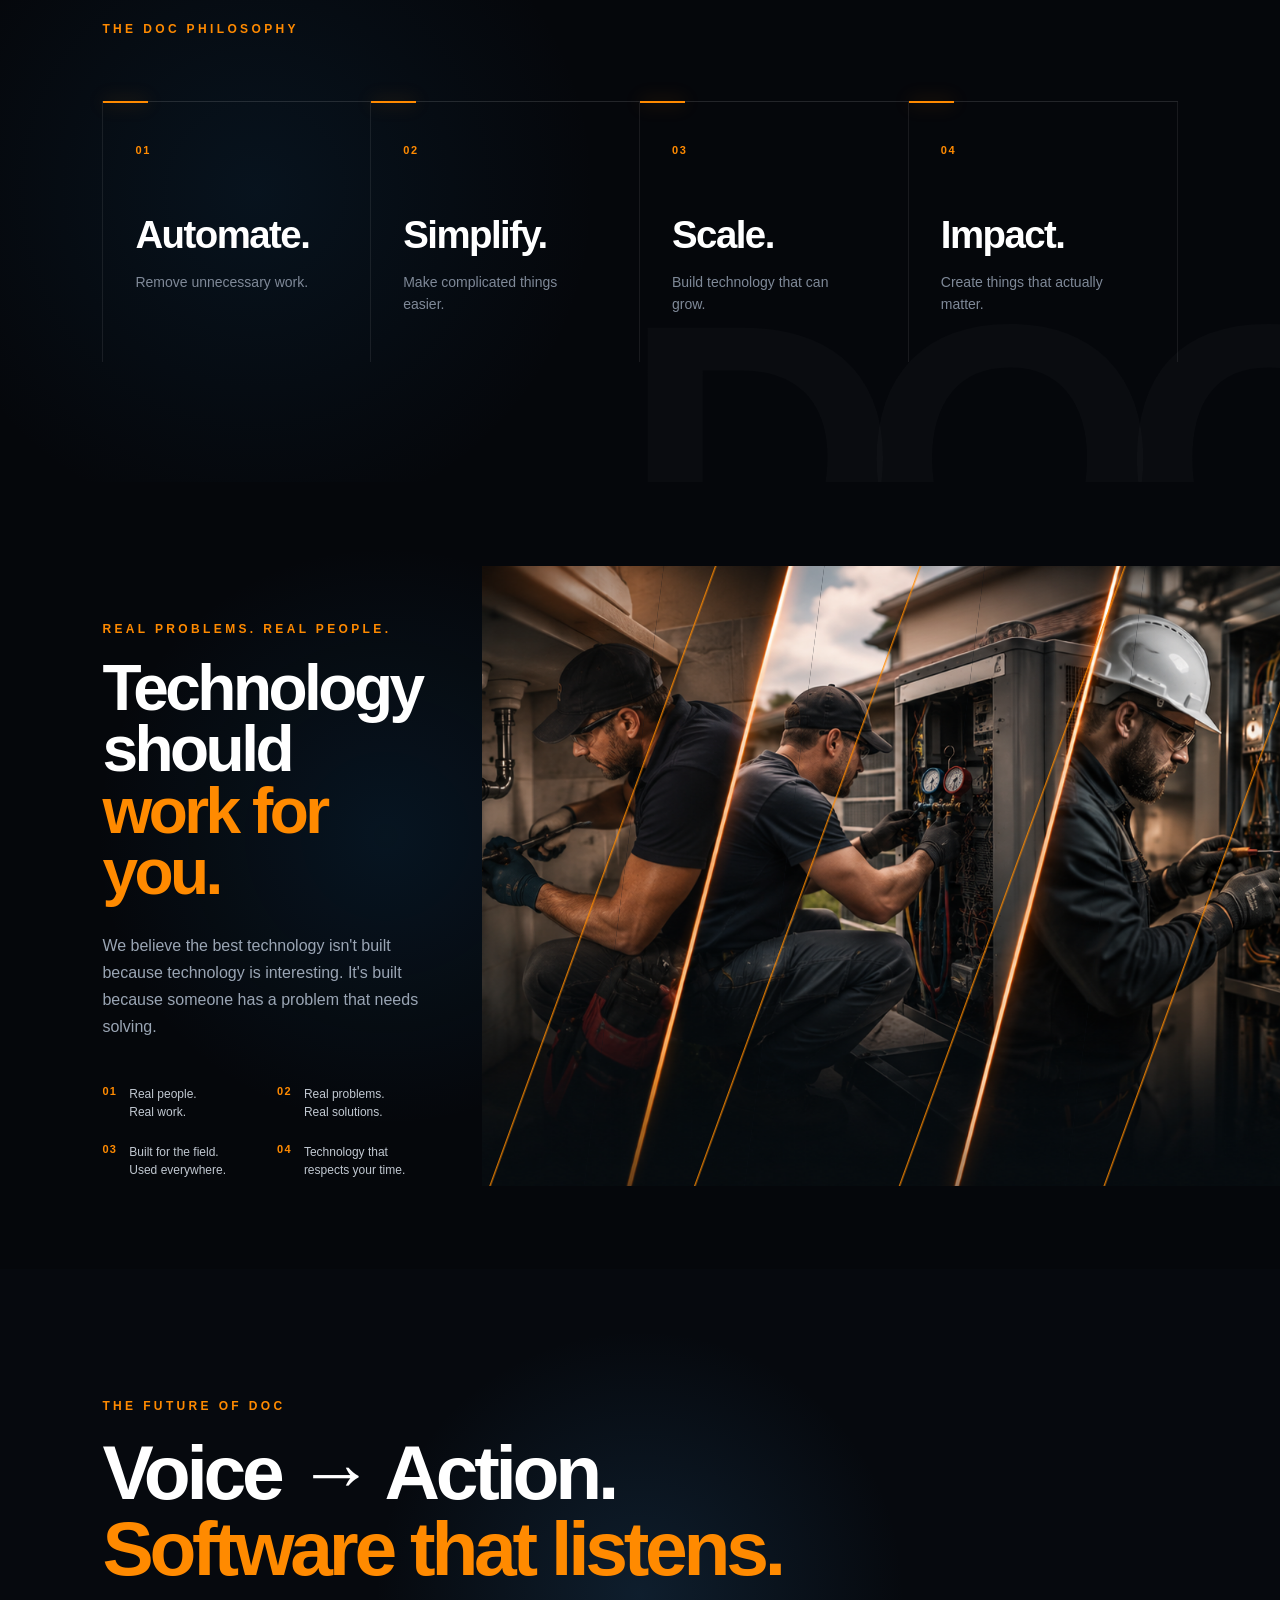
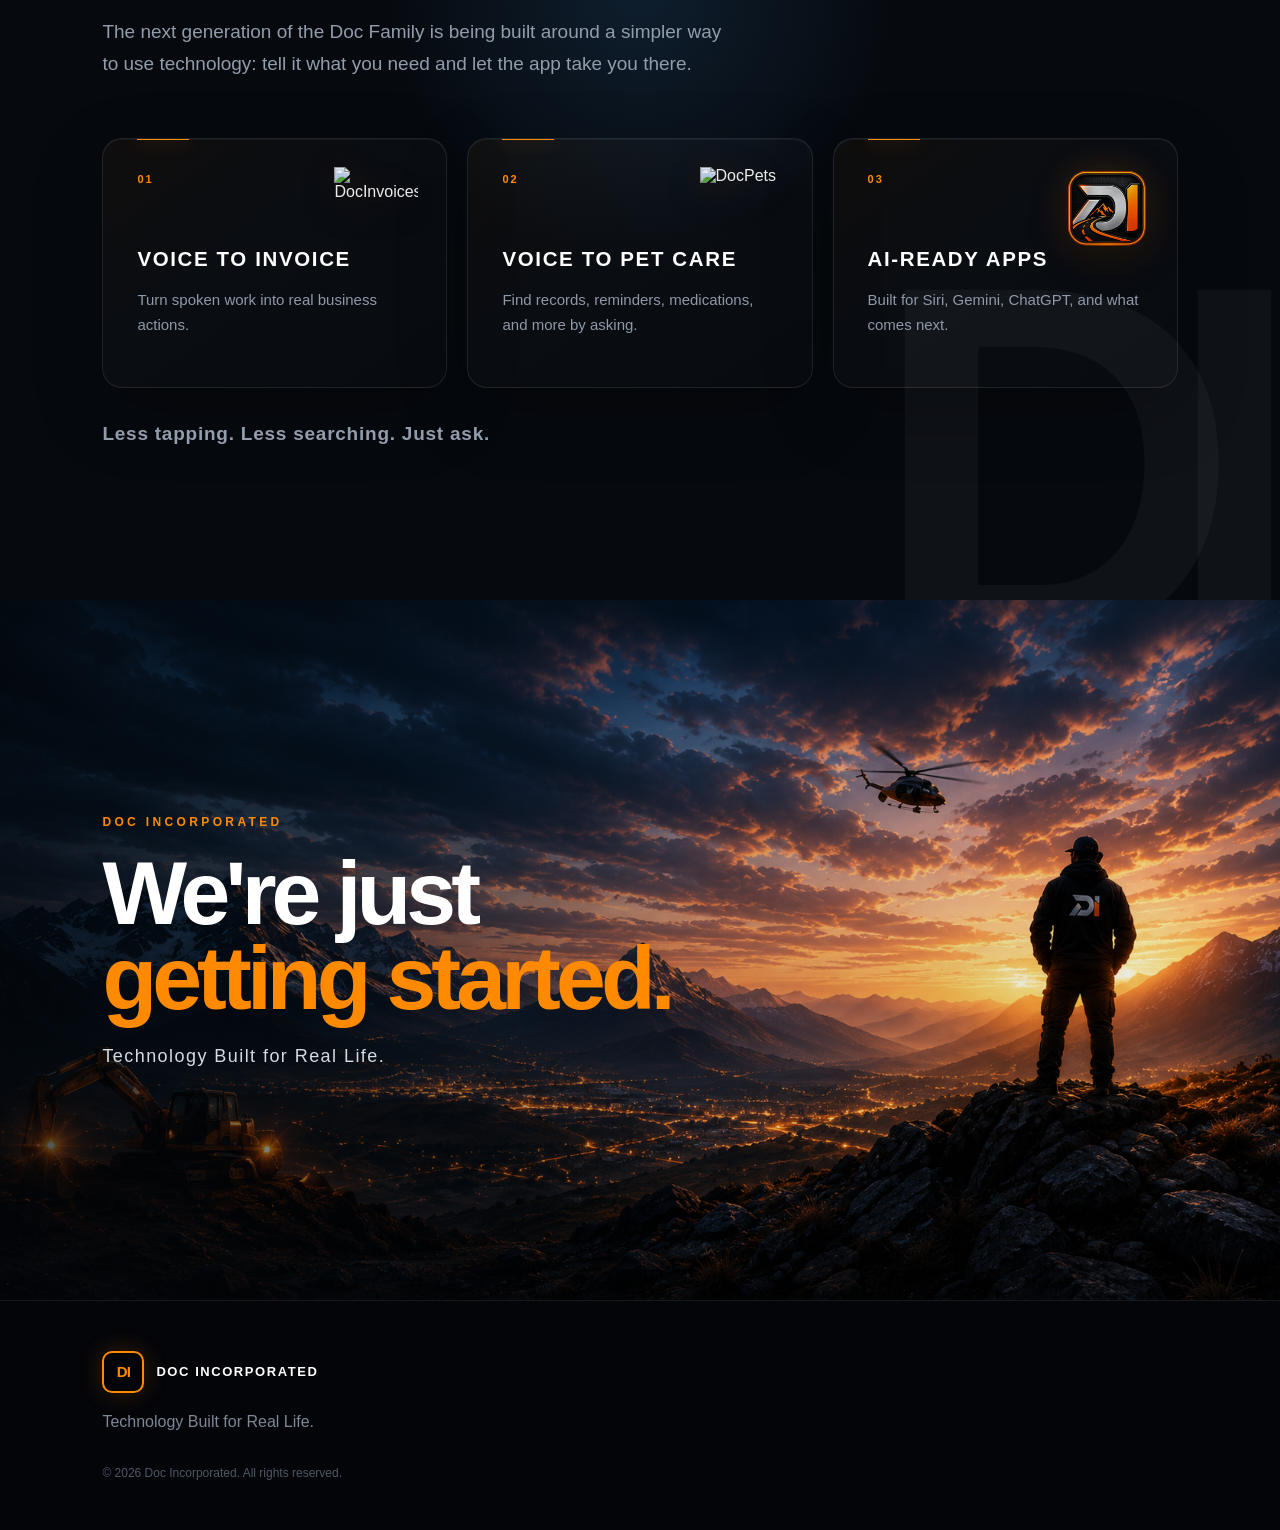
==== commit 8c224459: "Add DocPartz to Doc family" ====
--- a/index.html
+++ b/index.html
@@ -177,6 +177,27 @@
         Preview DocPets →
     </a>
 </div>
+
+        <div class="future-card">
+            <span>COMING SOON</span>
+
+            <h3>DocPartz</h3>
+
+            <p>
+                A smarter, more connected parts network—bringing
+                trusted parts professionals and the people who need
+                them together, faster.
+            </p>
+
+            <a
+                href="https://docpartz.com"
+                class="product-button"
+                target="_blank"
+                rel="noopener"
+            >
+                Preview DocPartz →
+            </a>
+        </div>
 
         <div class="future-card">
             <span>THE MISSION</span>
@@ -398,4 +419,4 @@
 </footer>
 
 </body>
-</html>+</html>
--- a/styles.css
+++ b/styles.css
@@ -1196,6 +1196,22 @@
     box-shadow: 0 0 20px rgba(255, 138, 0, 0.48);
 }
 
+.future-point-icon {
+    position: absolute;
+    top: 28px;
+    right: 28px;
+    display: block;
+    width: 84px;
+    height: 84px;
+    max-width: 84px;
+    max-height: 84px;
+    object-fit: contain;
+    opacity: 0.92;
+    filter:
+        drop-shadow(0 12px 20px rgba(0, 0, 0, 0.42))
+        drop-shadow(0 0 18px rgba(255, 138, 0, 0.2));
+}
+
 .future-point-number {
     color: #ff8a00;
     font-size: 11px;
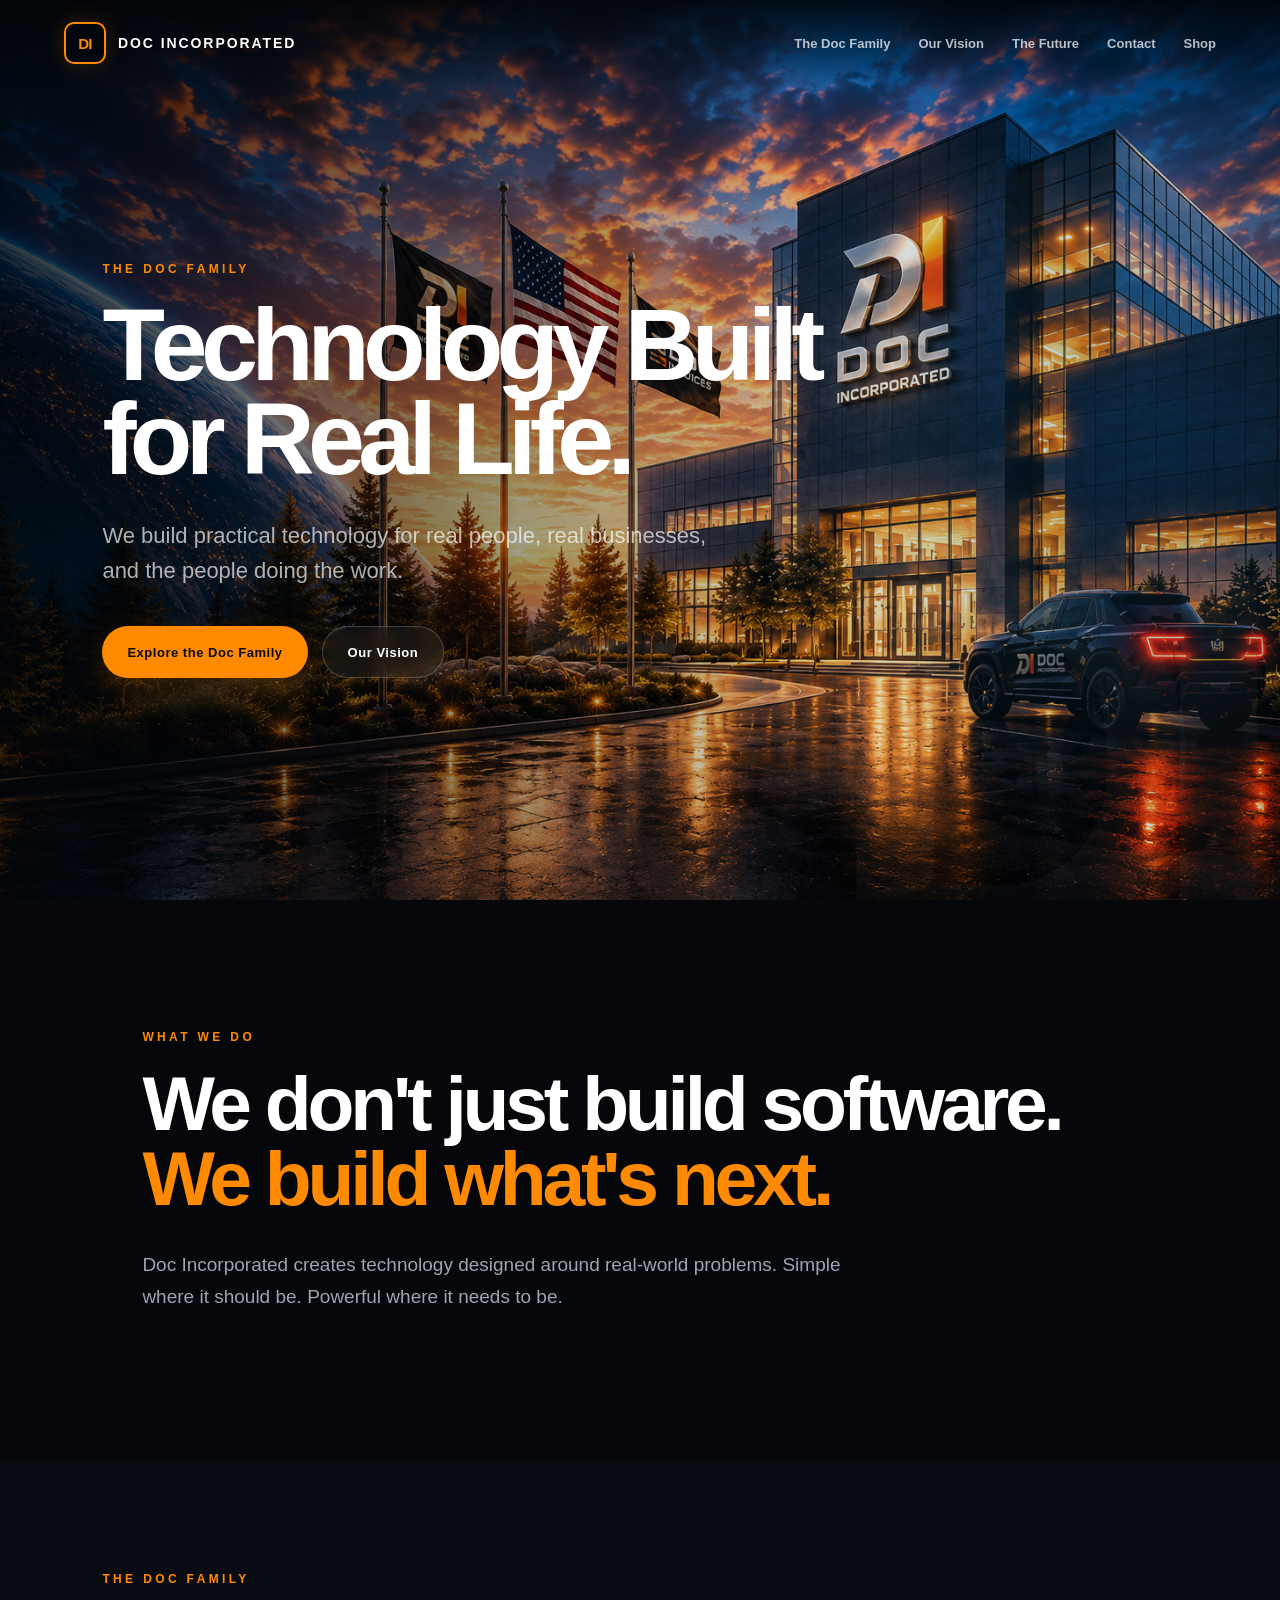
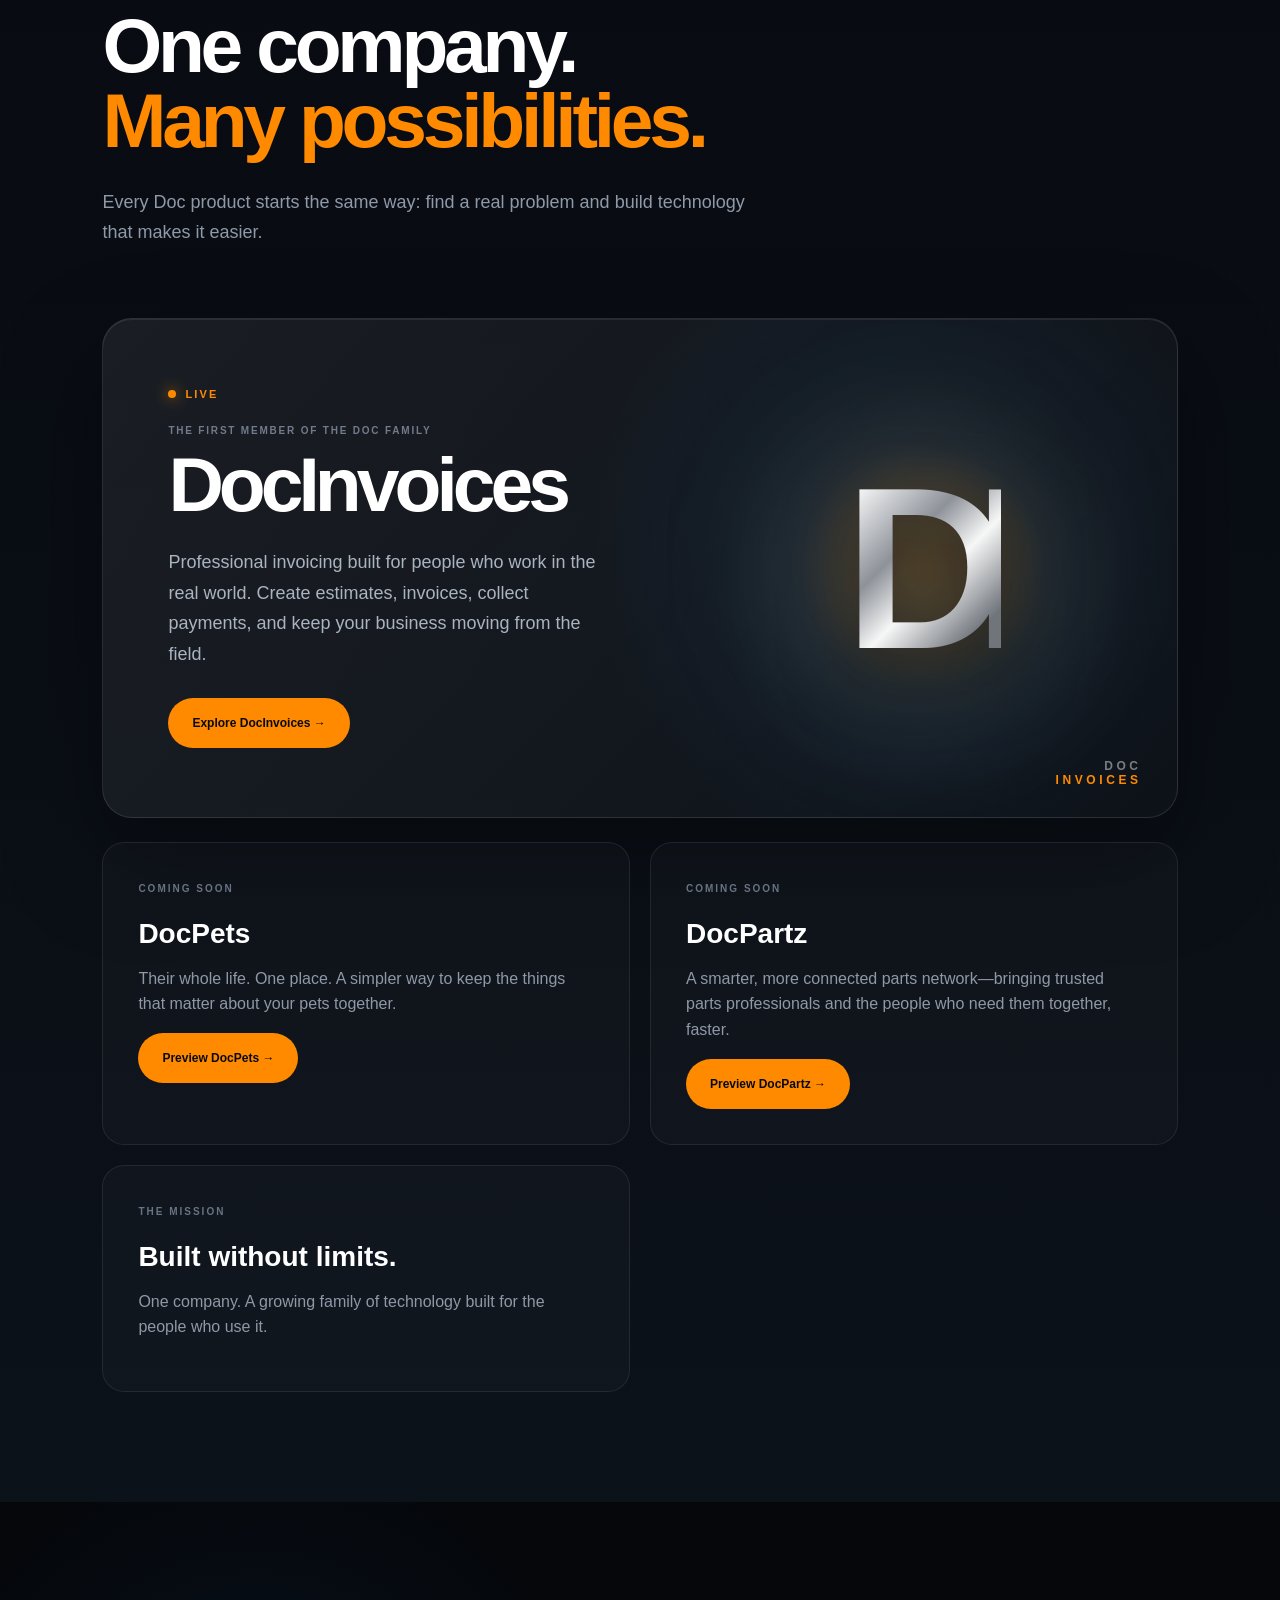
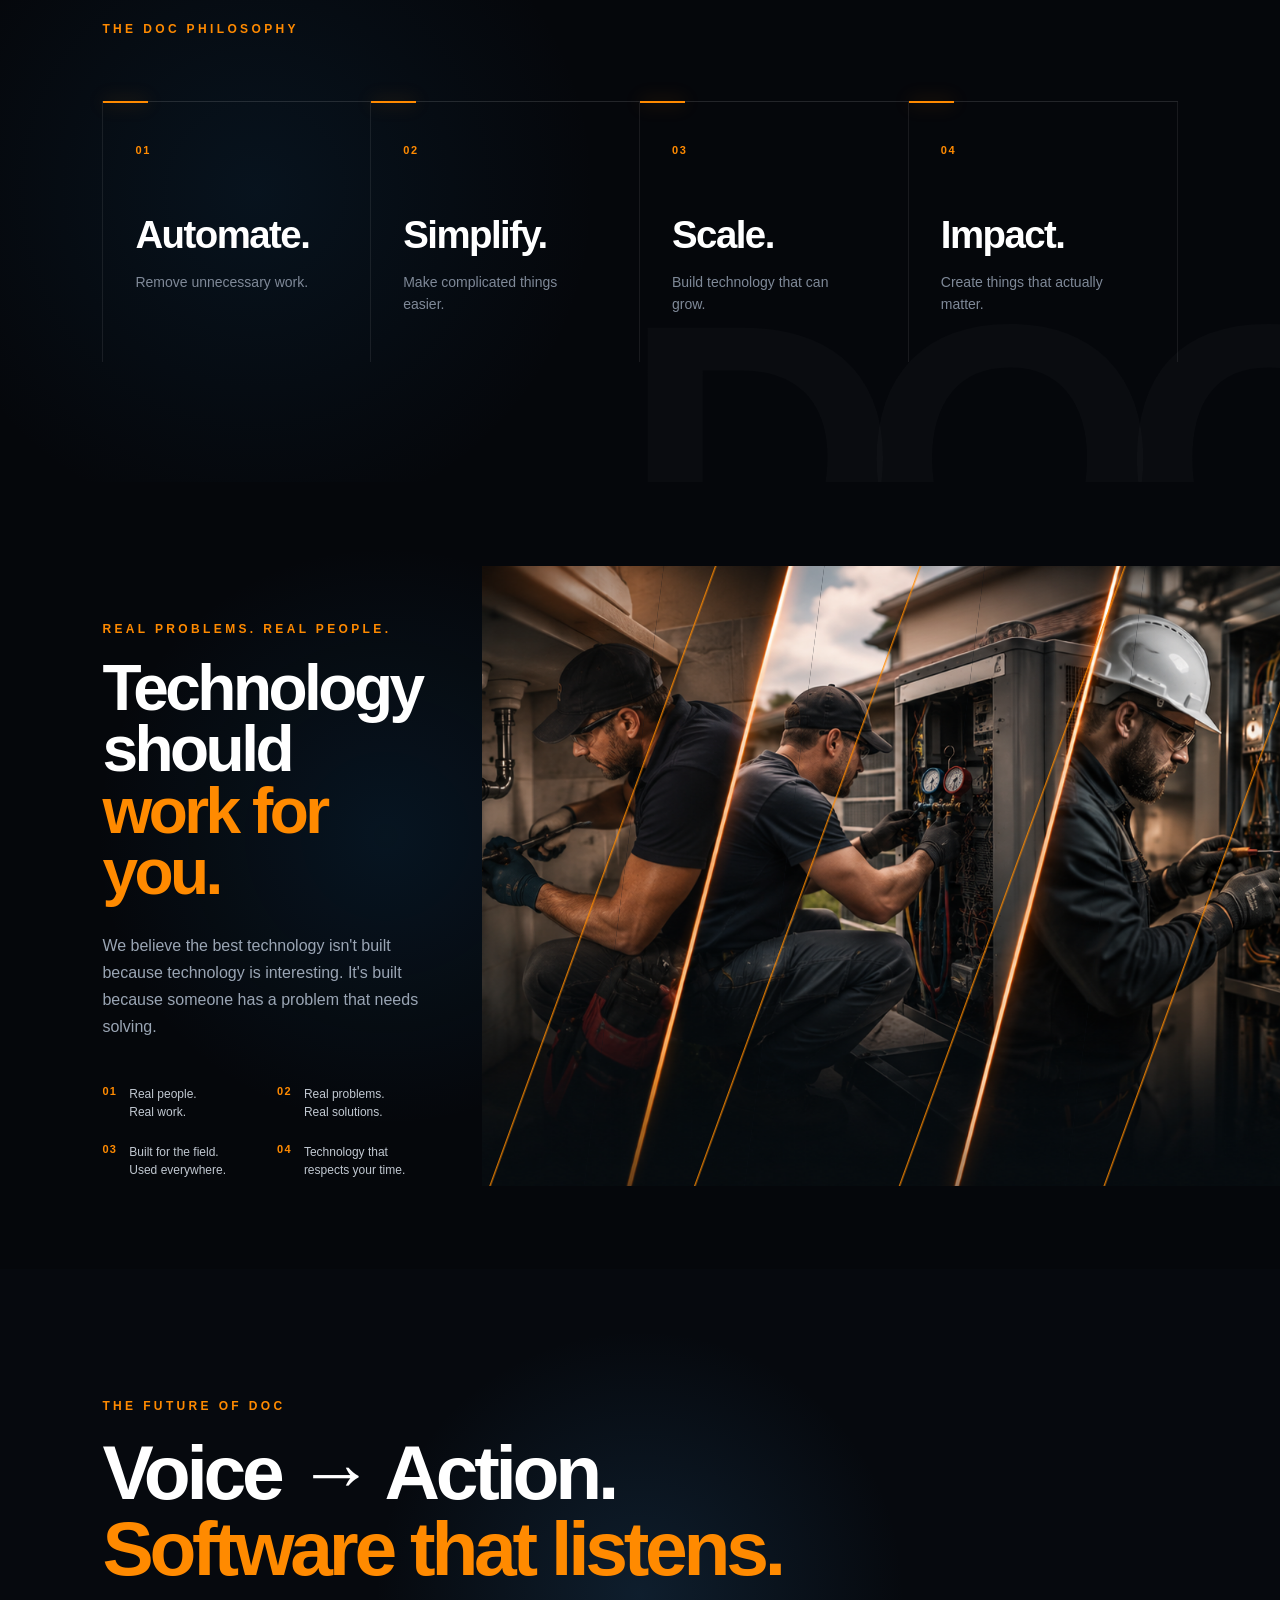
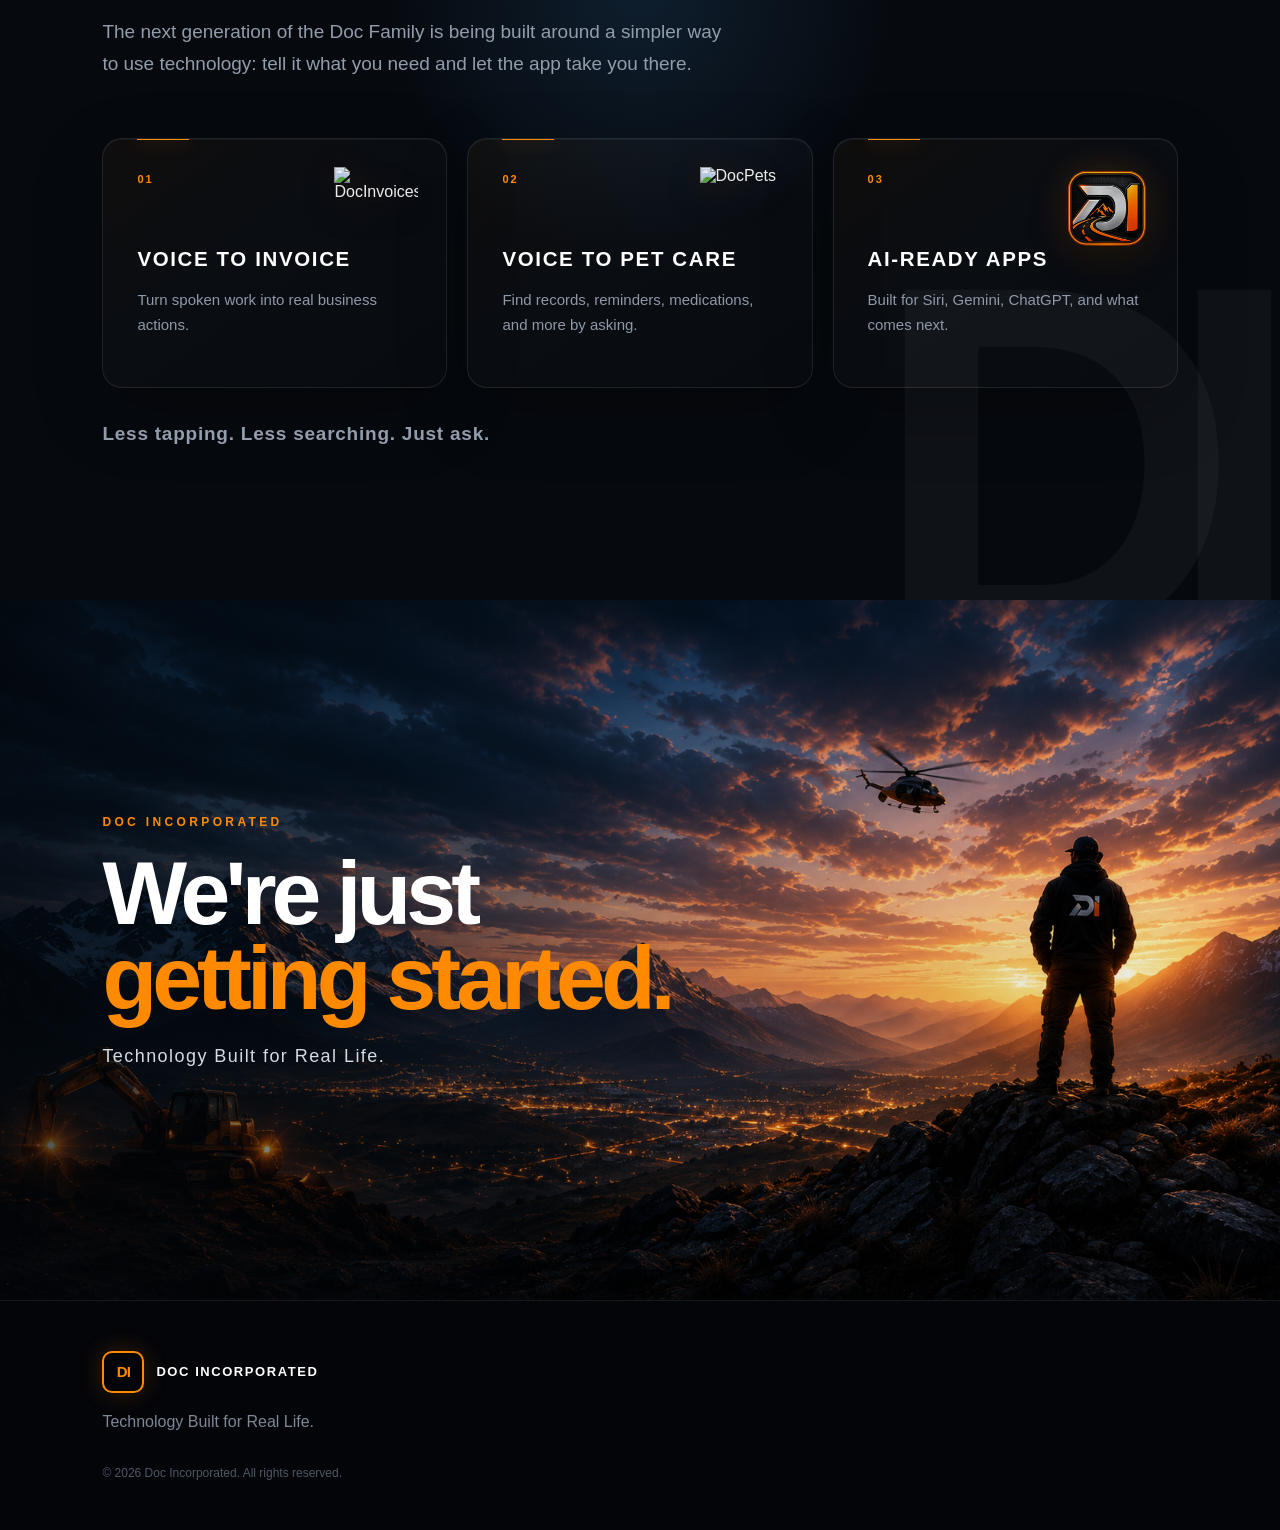
==== commit e16e9bcf: "Add merch store link to navigation" ====
--- a/index.html
+++ b/index.html
@@ -28,6 +28,7 @@
         <a href="#vision">Our Vision</a>
         <a href="#future">The Future</a>
         <a href="#contact">Contact</a>
+        <a href="https://doc-incorporated.printify.me/" target="_blank" rel="noopener">Shop</a>
     </nav>
 </header>
 
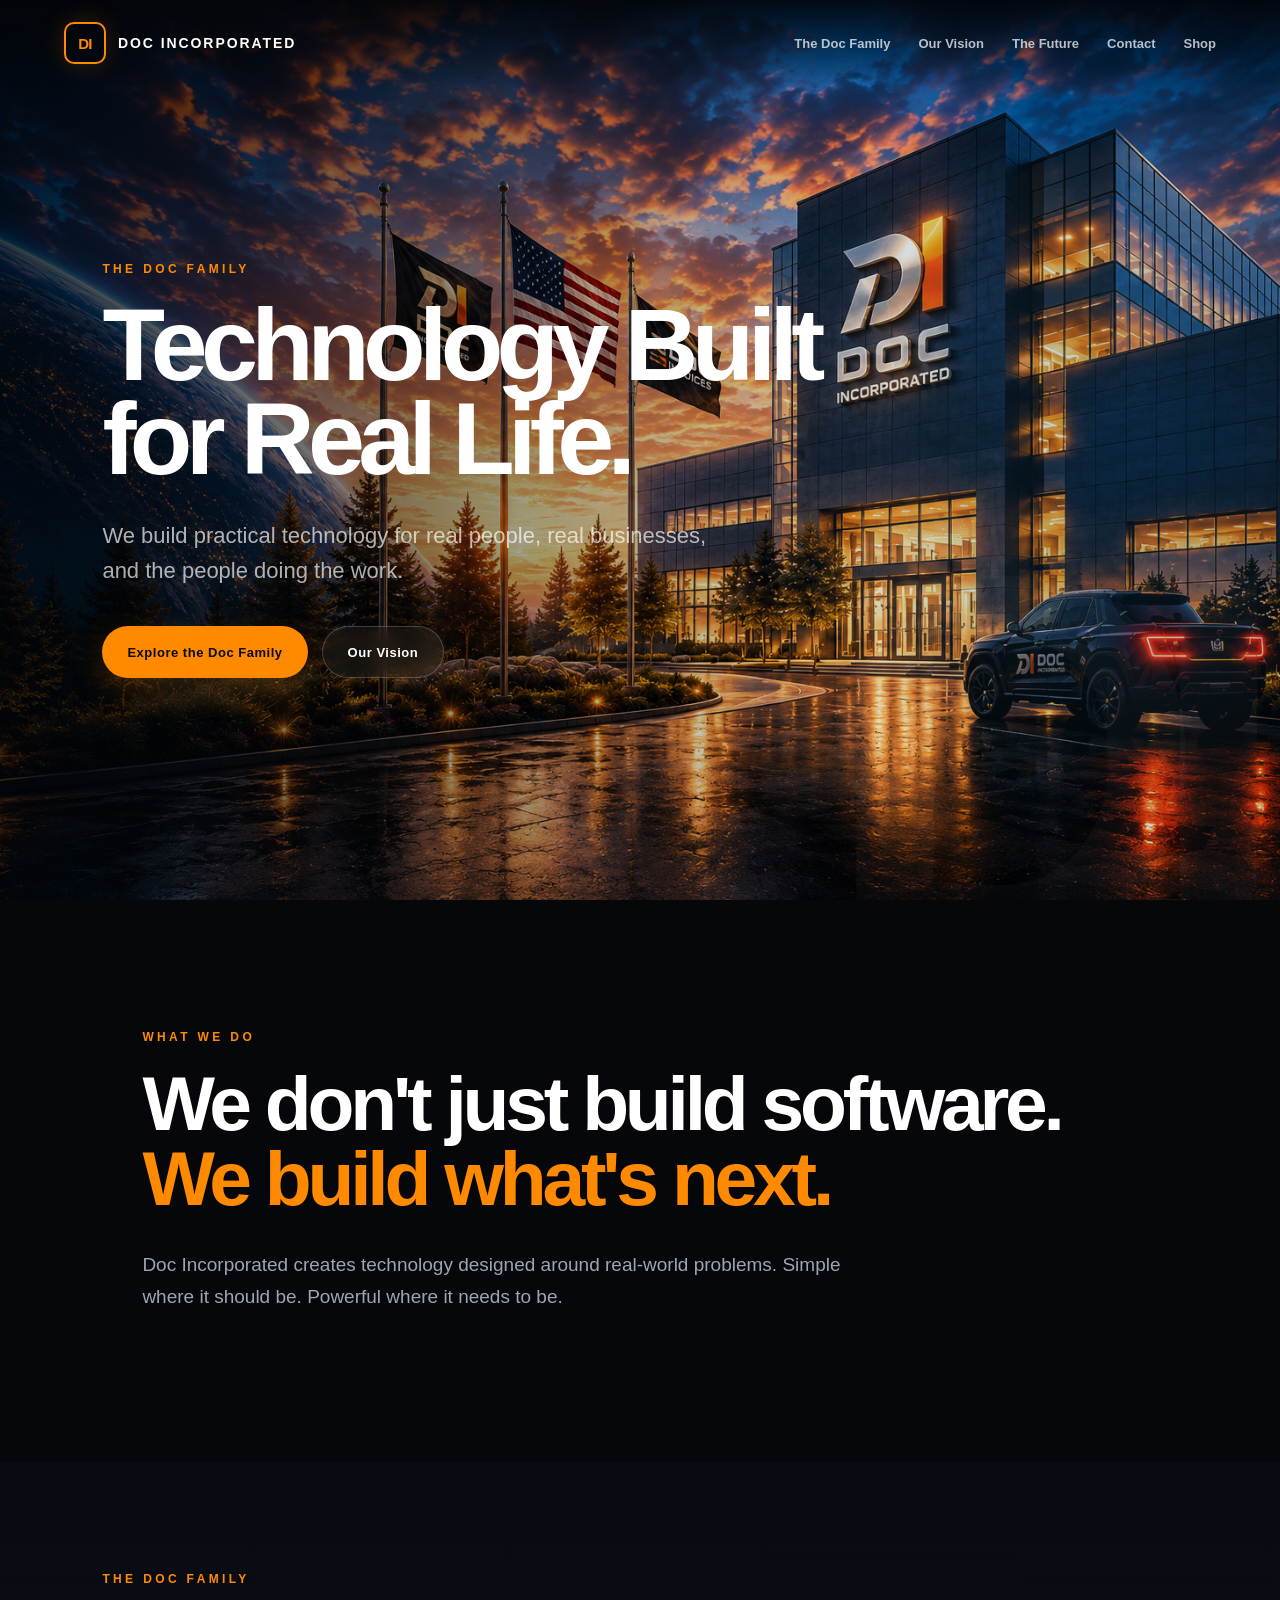
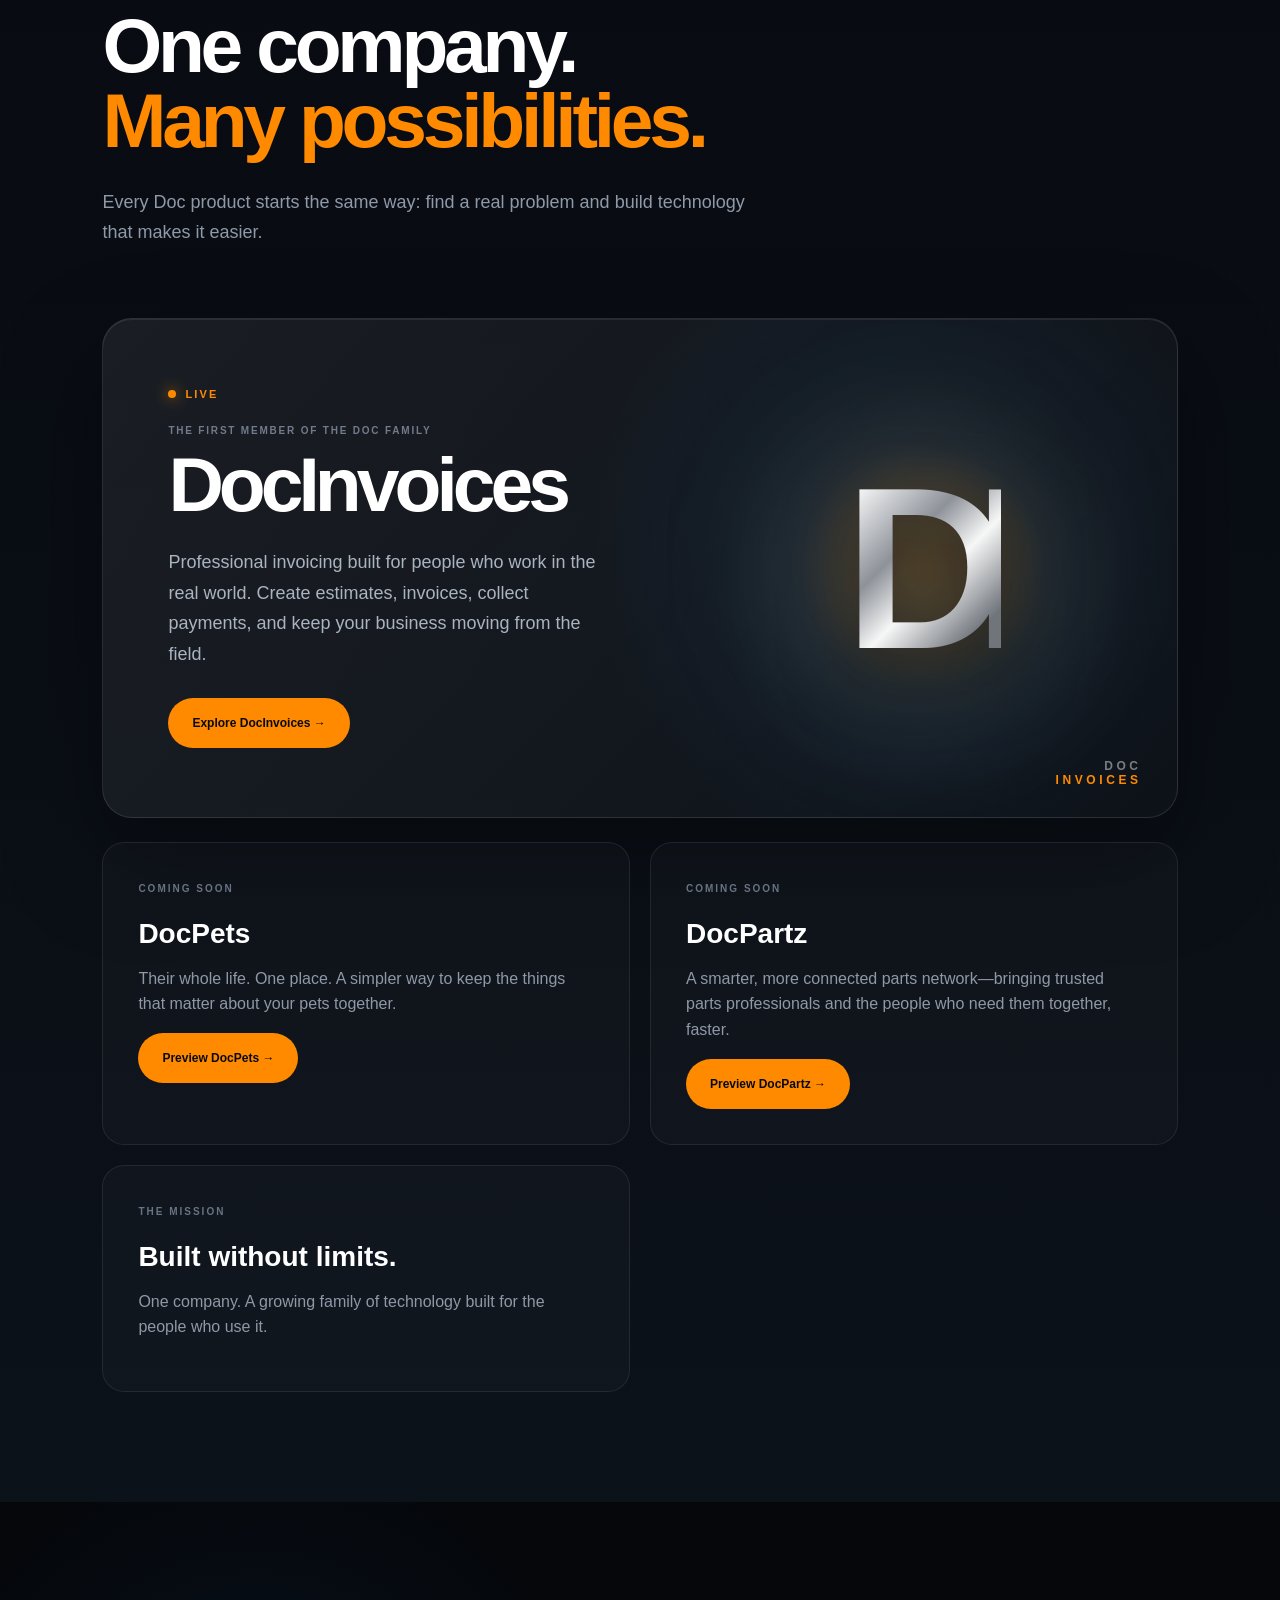
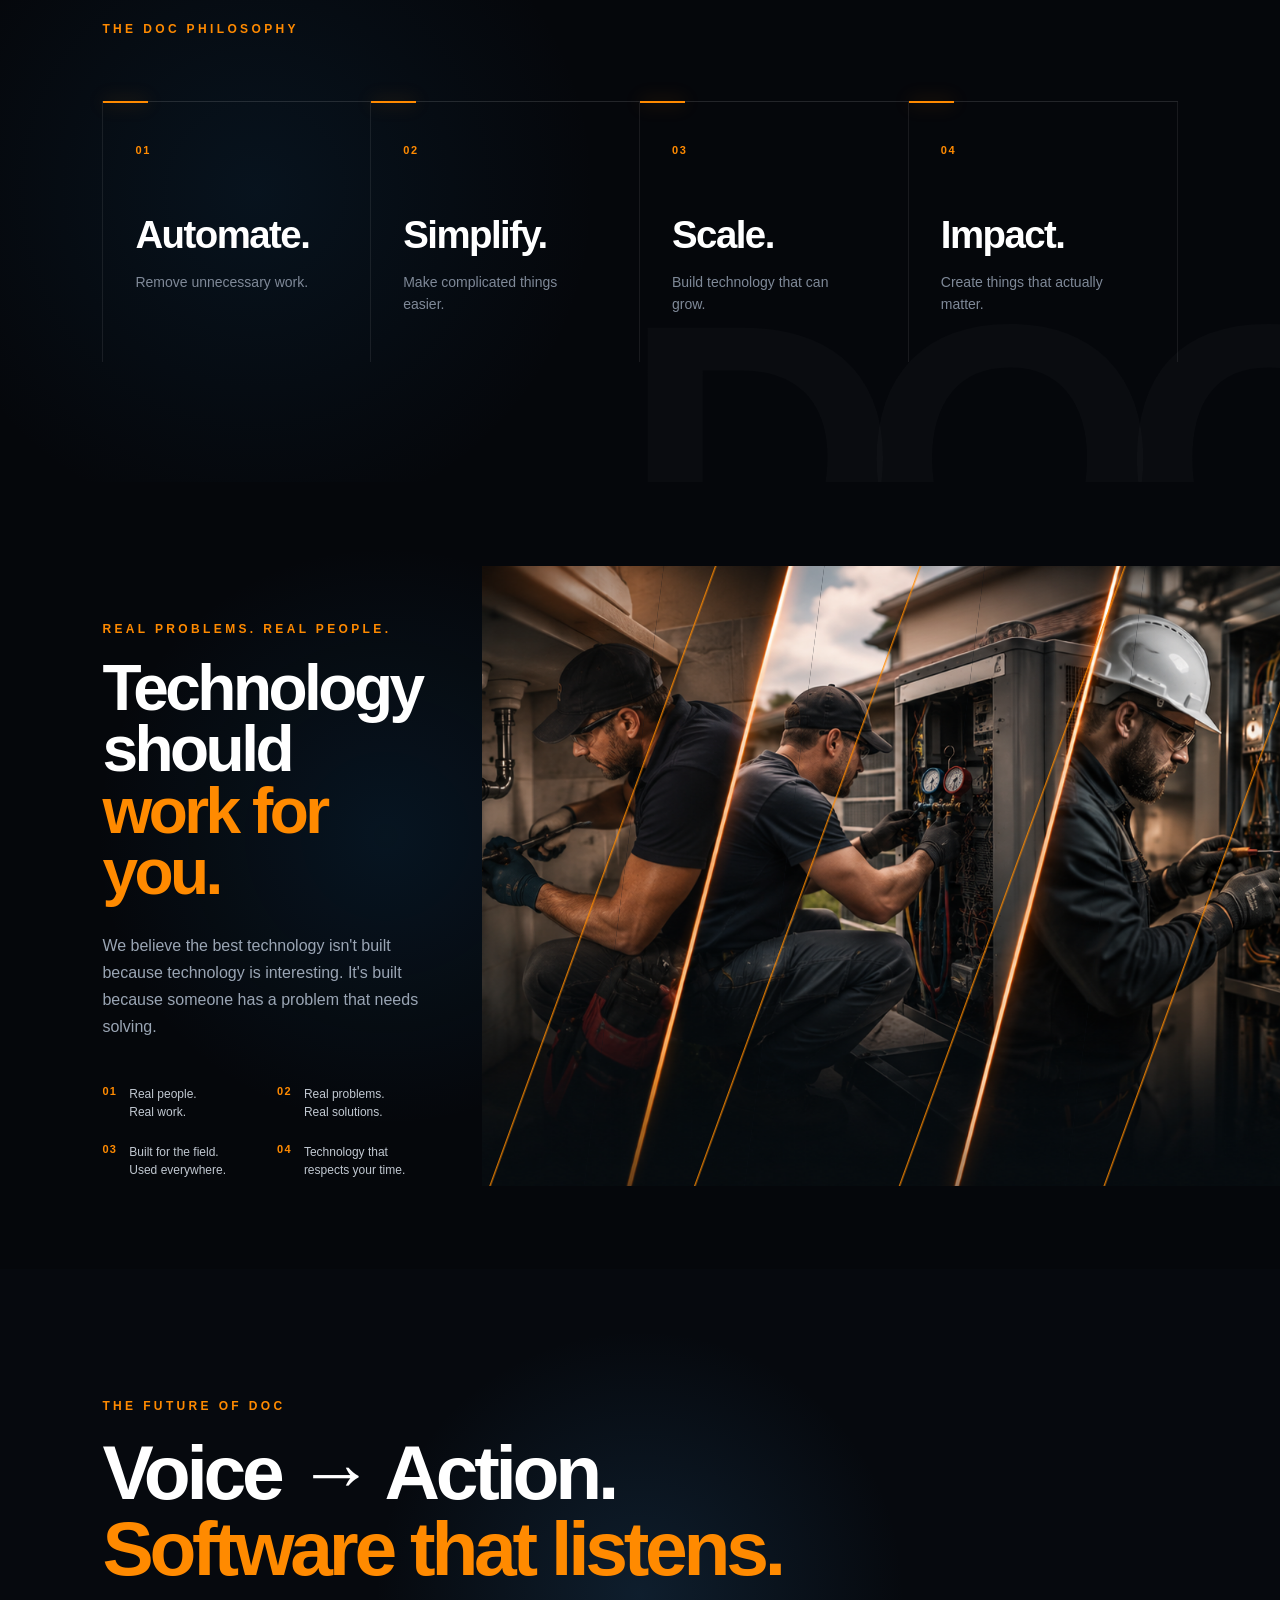
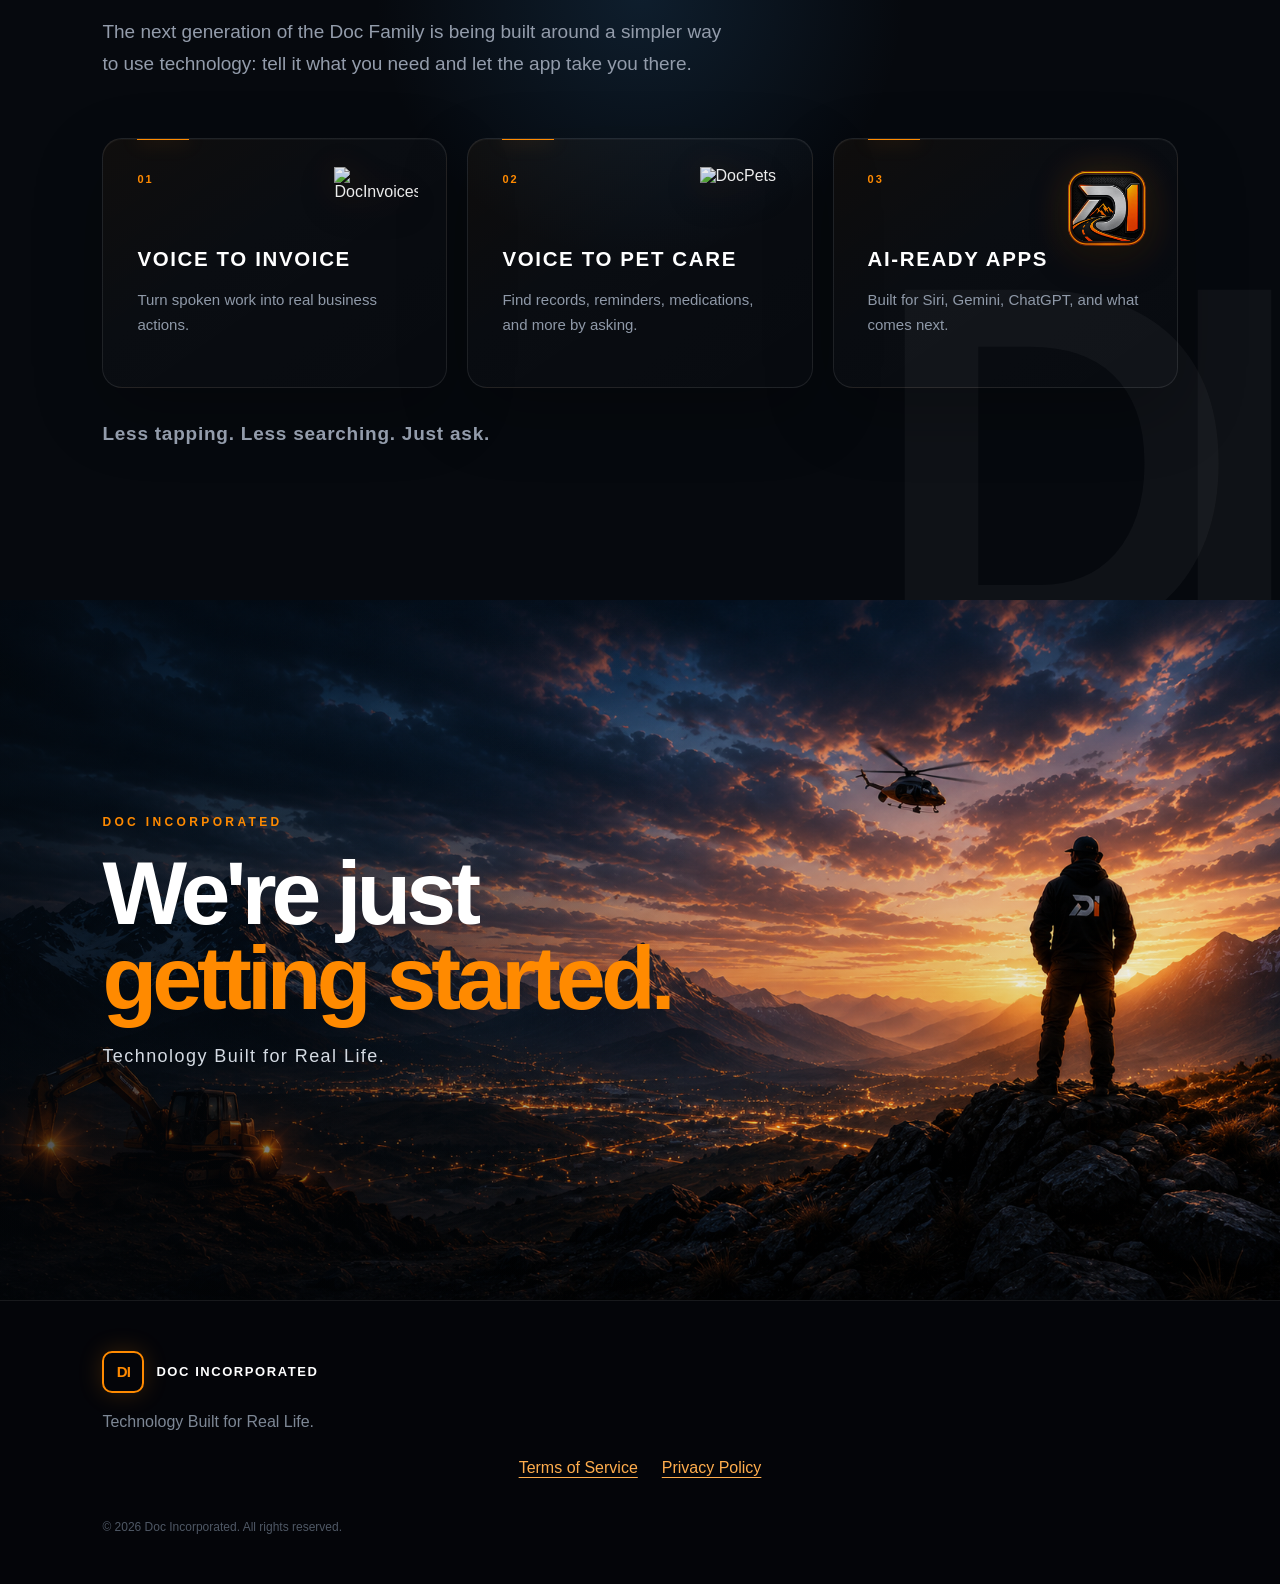
==== commit 6ea28a68: "Add Terms and Privacy pages covering DocMarketing" ====
--- a/index.html
+++ b/index.html
@@ -13,6 +13,7 @@
     >
 
     <link rel="stylesheet" href="styles.css">
+    <link rel="stylesheet" href="legal.css">
 </head>
 
 <body>
@@ -413,6 +414,11 @@
         Technology Built for Real Life.
     </p>
 
+    <nav class="legal-links" aria-label="Legal">
+        <a href="/terms/">Terms of Service</a>
+        <a href="/privacy/">Privacy Policy</a>
+    </nav>
+
     <p class="copyright">
         © 2026 Doc Incorporated. All rights reserved.
     </p>
--- a/styles.css
+++ b/styles.css
@@ -681,7 +681,21 @@
 @media (max-width: 520px) {
 
     .navigation {
+        display: flex;
+    }
+
+    .navigation a {
         display: none;
+    }
+
+    .navigation a:last-child {
+        display: inline-flex;
+        align-items: center;
+        min-height: 42px;
+        padding: 0 16px;
+        border: 1px solid #ff8a00;
+        border-radius: 10px;
+        color: #ff8a00;
     }
 
     .value-grid {
--- a/legal.css
+++ b/legal.css
@@ -0,0 +1,28 @@
+.legal-page .site-header { position: relative; flex-wrap: wrap; gap: 24px; background: #080c12; border-bottom: 1px solid #252b34; }
+.legal-nav, .legal-links { display: flex; flex-wrap: wrap; gap: 12px 24px; font-size: 1rem; }
+.legal-nav a, .legal-links a { padding: 8px 0; }
+.legal-nav a[aria-current="page"] { color: #ff9b27; }
+.legal-content { width: min(100% - 40px, 800px); margin: 0 auto; padding: 64px 0 80px; min-height: auto; color: #d3d8df; font-size: 1rem; line-height: 1.8; overflow-wrap: anywhere; }
+.legal-content h1 { color: #fff; font-size: clamp(2.25rem, 7vw, 3.5rem); line-height: 1.15; letter-spacing: -0.035em; margin: 12px 0 20px; }
+.legal-content h2 { color: #fff; font-size: 1.35rem; line-height: 1.4; margin: 40px 0 12px; }
+.legal-content p, .legal-content ul { margin: 0 0 18px; }
+.legal-content li { margin-bottom: 10px; }
+.legal-content ul { padding-left: 24px; }
+.legal-content .eyebrow { color: #ff9b27; font-size: .875rem; letter-spacing: .14em; }
+.legal-content .legal-date { color: #aeb8c6; font-size: .9375rem; padding-bottom: 24px; border-bottom: 1px solid #252b34; }
+.legal-content a, .legal-links a { color: #ffad4d; text-decoration: underline; text-underline-offset: 4px; }
+.legal-links { justify-content: center; margin: 20px 0; }
+.legal-page a:focus-visible, .legal-links a:focus-visible { outline: 2px solid #ffad4d; outline-offset: 5px; }
+.skip-link { position: absolute; top: -100px; left: 20px; z-index: 200; background: #fff; color: #05070b; padding: 12px; }
+.skip-link:focus { top: 12px; }
+@media (max-width: 520px) {
+    .legal-page .site-header { padding: 20px; }
+    .legal-page .logo-text { font-size: .8125rem; letter-spacing: .08em; }
+    .legal-content { padding-top: 40px; }
+}
+@media print {
+    .legal-page { background: white; color: black; }
+    .legal-page .site-header, .legal-page .site-footer, .skip-link { display: none; }
+    .legal-content { width: 100%; padding: 0; color: black; }
+    .legal-content h1, .legal-content h2, .legal-content a, .legal-content .legal-date, .legal-content .eyebrow { color: black; }
+}
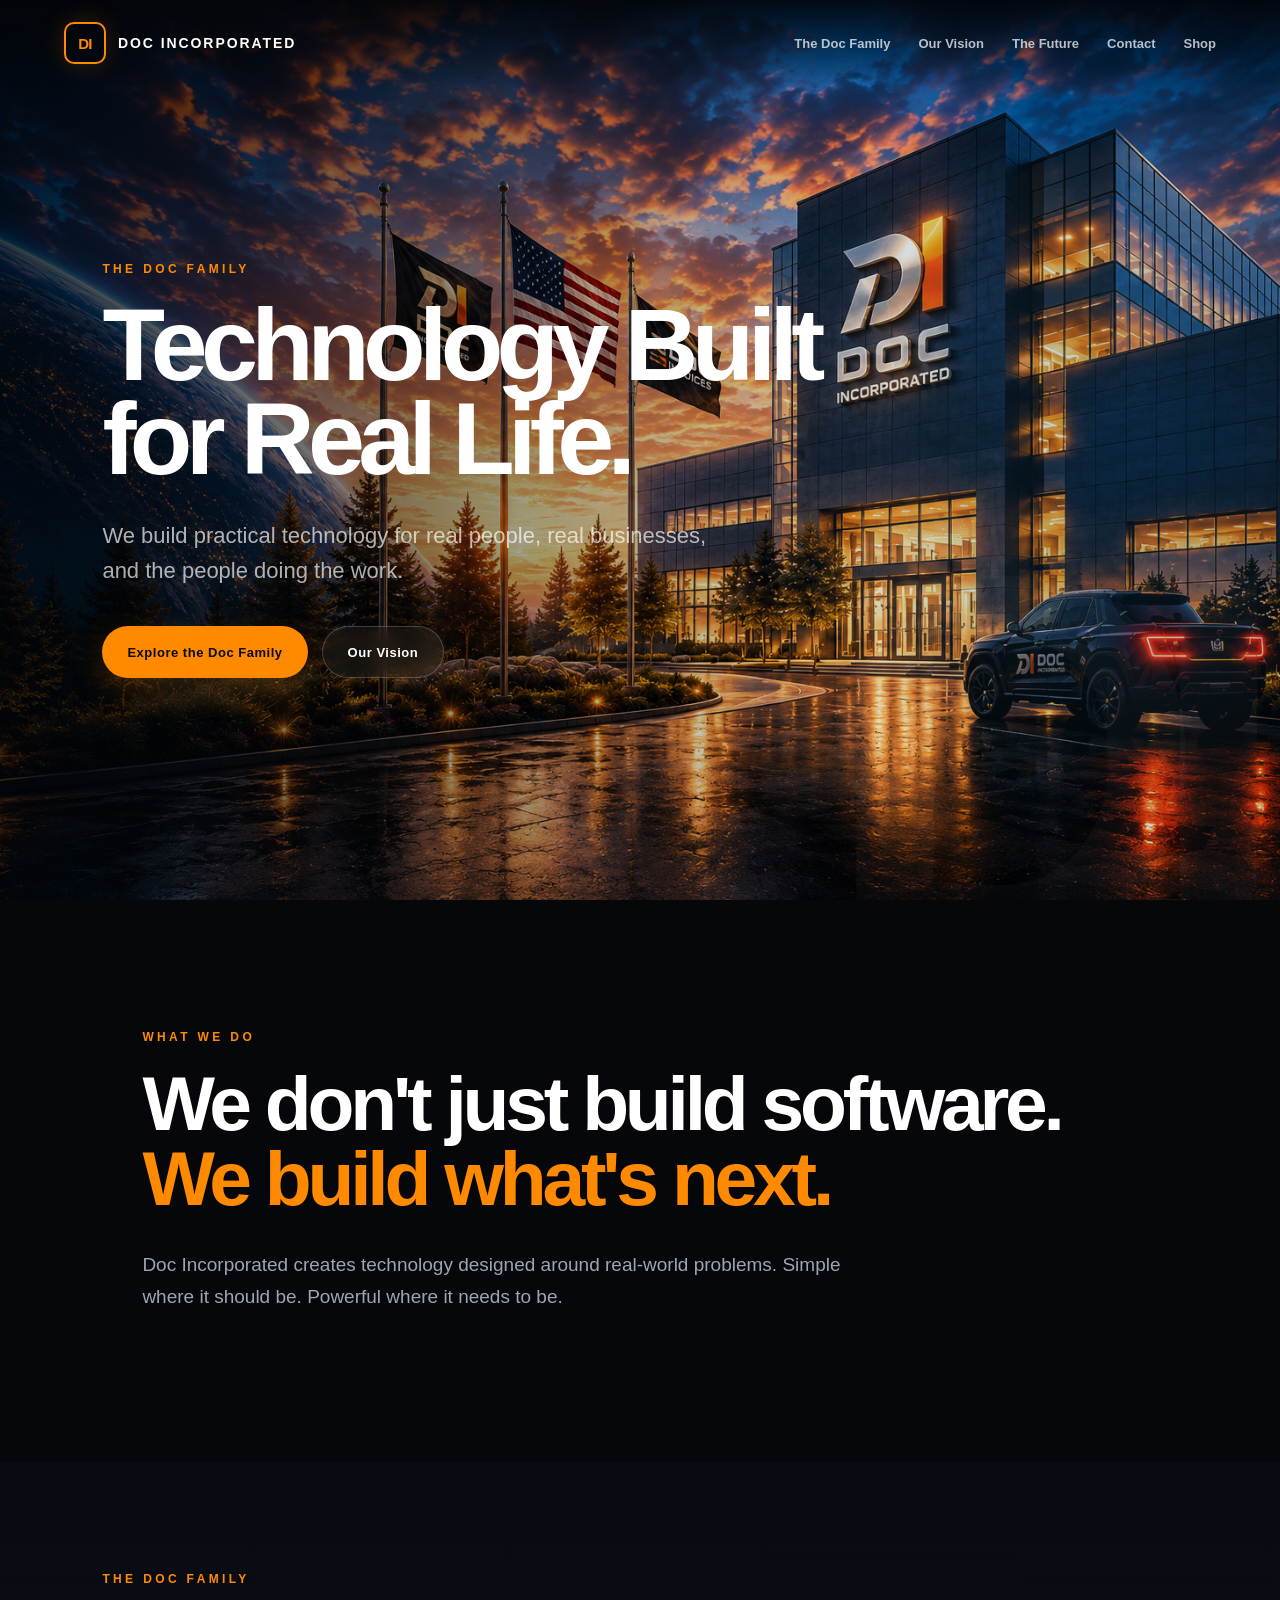
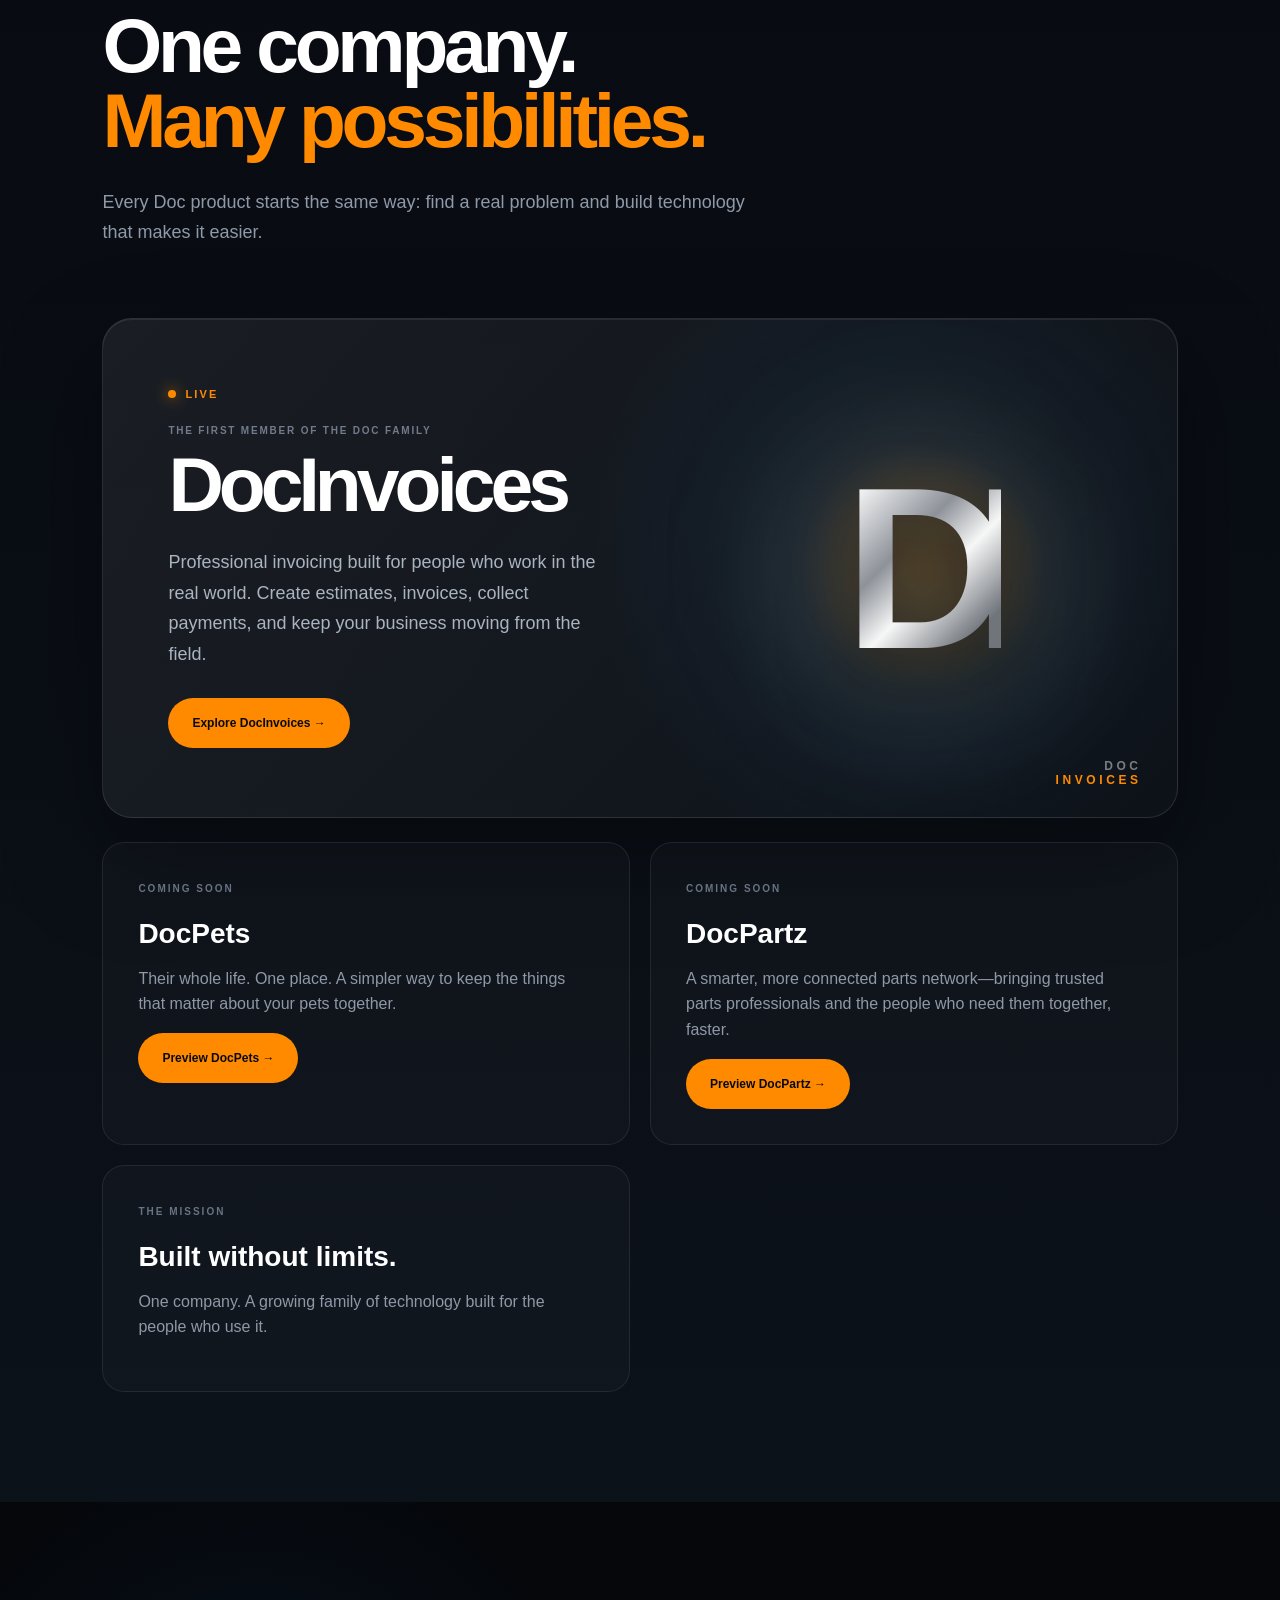
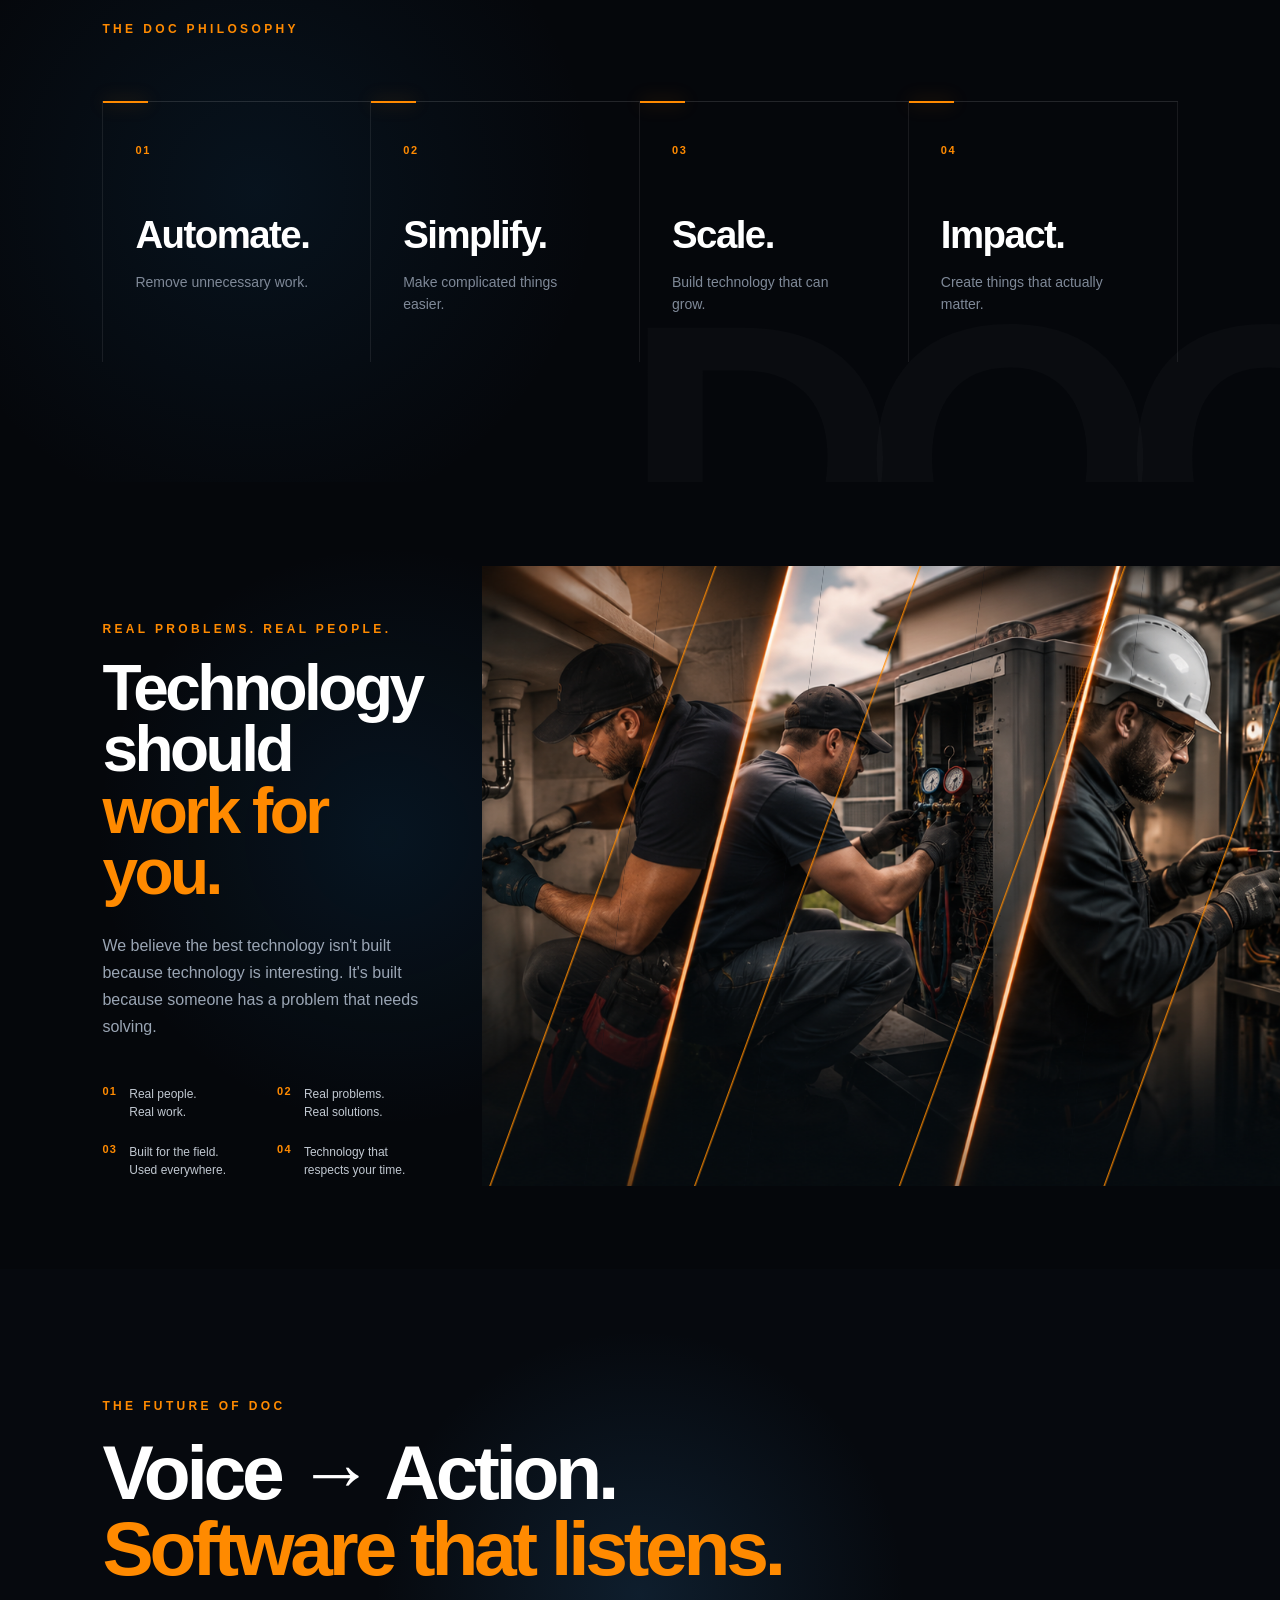
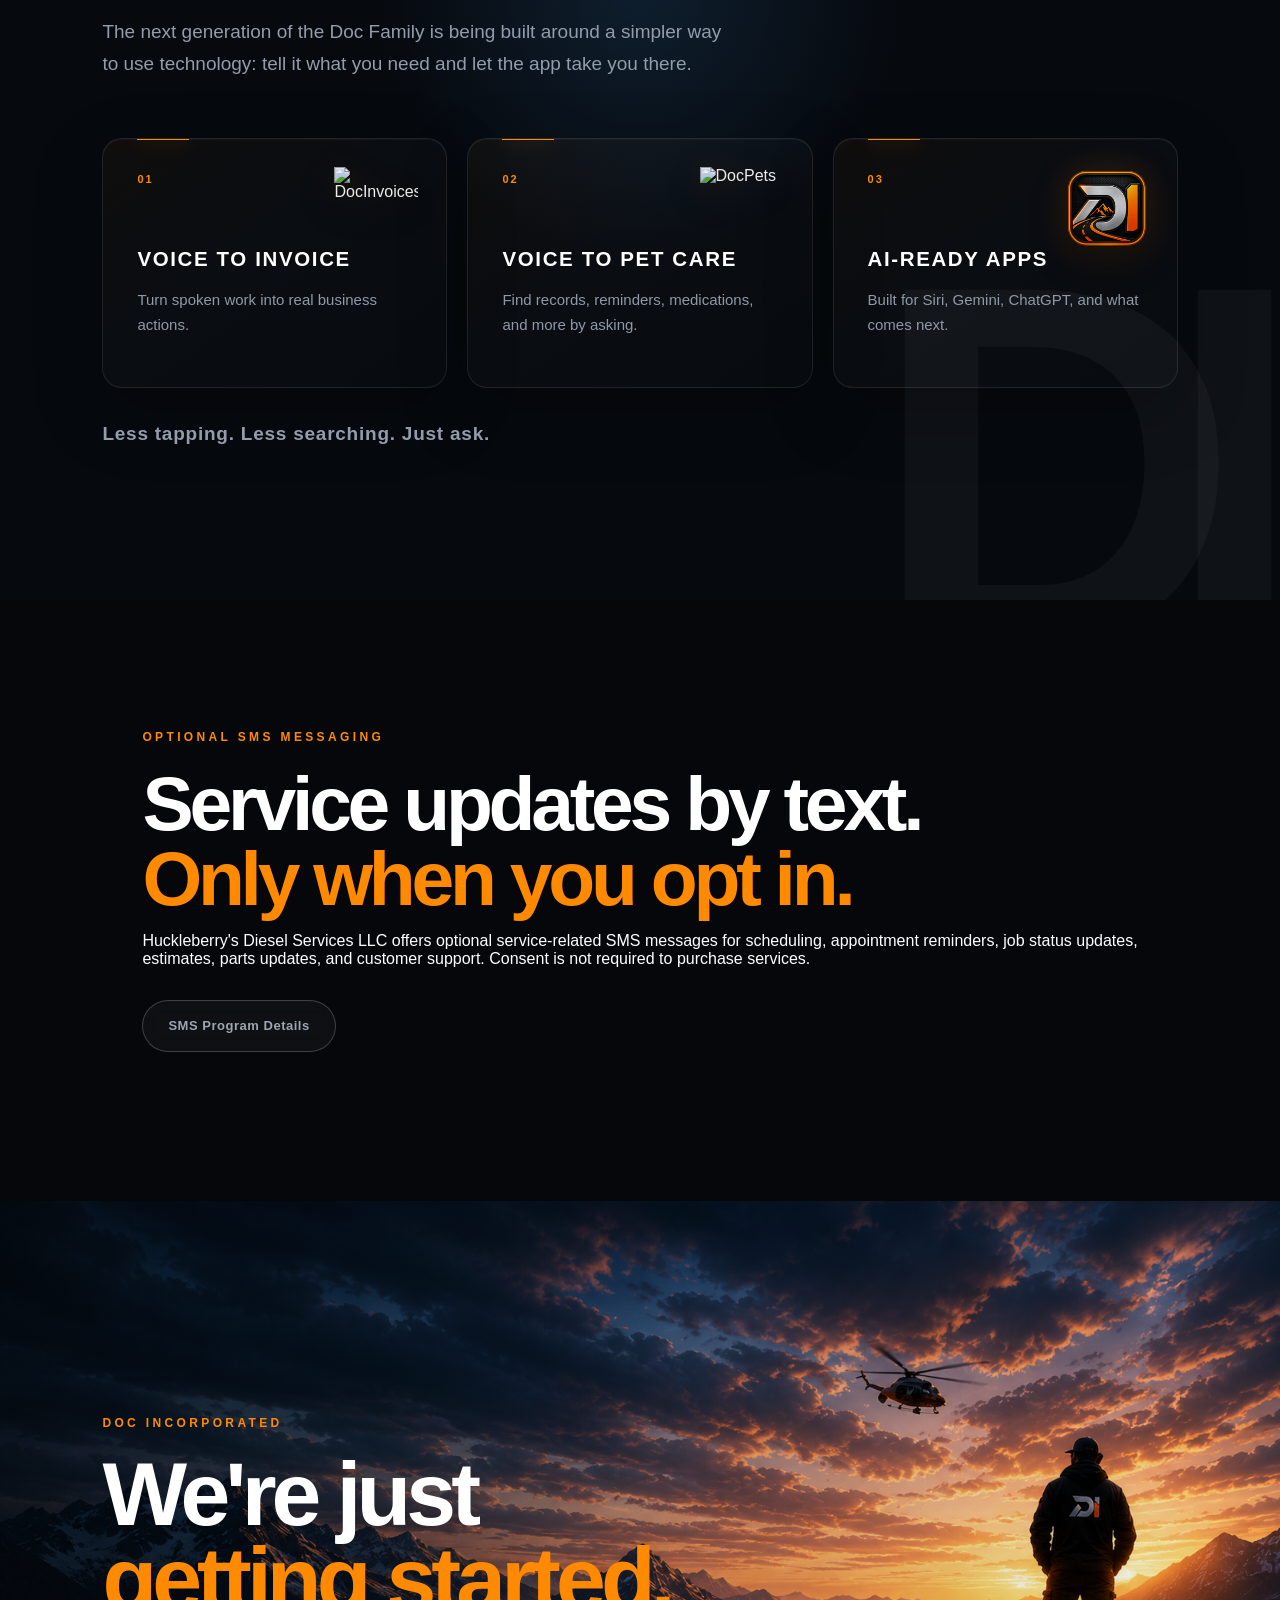
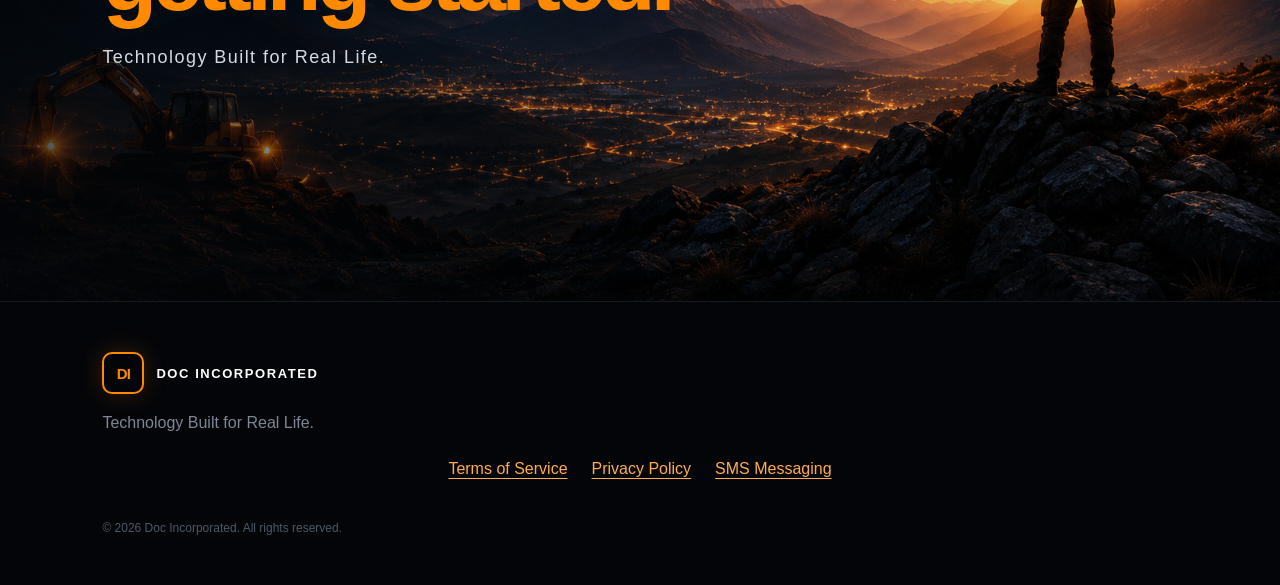
==== commit f79f27ae: "Add optional SMS program disclosure" ====
--- a/index.html
+++ b/index.html
@@ -383,6 +383,25 @@
     </section>
 
 
+    <!-- SMS MESSAGING -->
+
+    <section class="statement" id="sms">
+        <p class="eyebrow">OPTIONAL SMS MESSAGING</p>
+        <h2>
+            Service updates by text.<br>
+            <span>Only when you opt in.</span>
+        </h2>
+        <p>
+            Huckleberry's Diesel Services LLC offers optional service-related SMS messages for scheduling,
+            appointment reminders, job status updates, estimates, parts updates, and customer support.
+            Consent is not required to purchase services.
+        </p>
+        <p>
+            <a href="/sms/" class="button button-secondary">SMS Program Details</a>
+        </p>
+    </section>
+
+
     <!-- FINAL CTA -->
 
     <section class="closing" id="contact">
@@ -417,6 +436,7 @@
     <nav class="legal-links" aria-label="Legal">
         <a href="/terms/">Terms of Service</a>
         <a href="/privacy/">Privacy Policy</a>
+        <a href="/sms/">SMS Messaging</a>
     </nav>
 
     <p class="copyright">
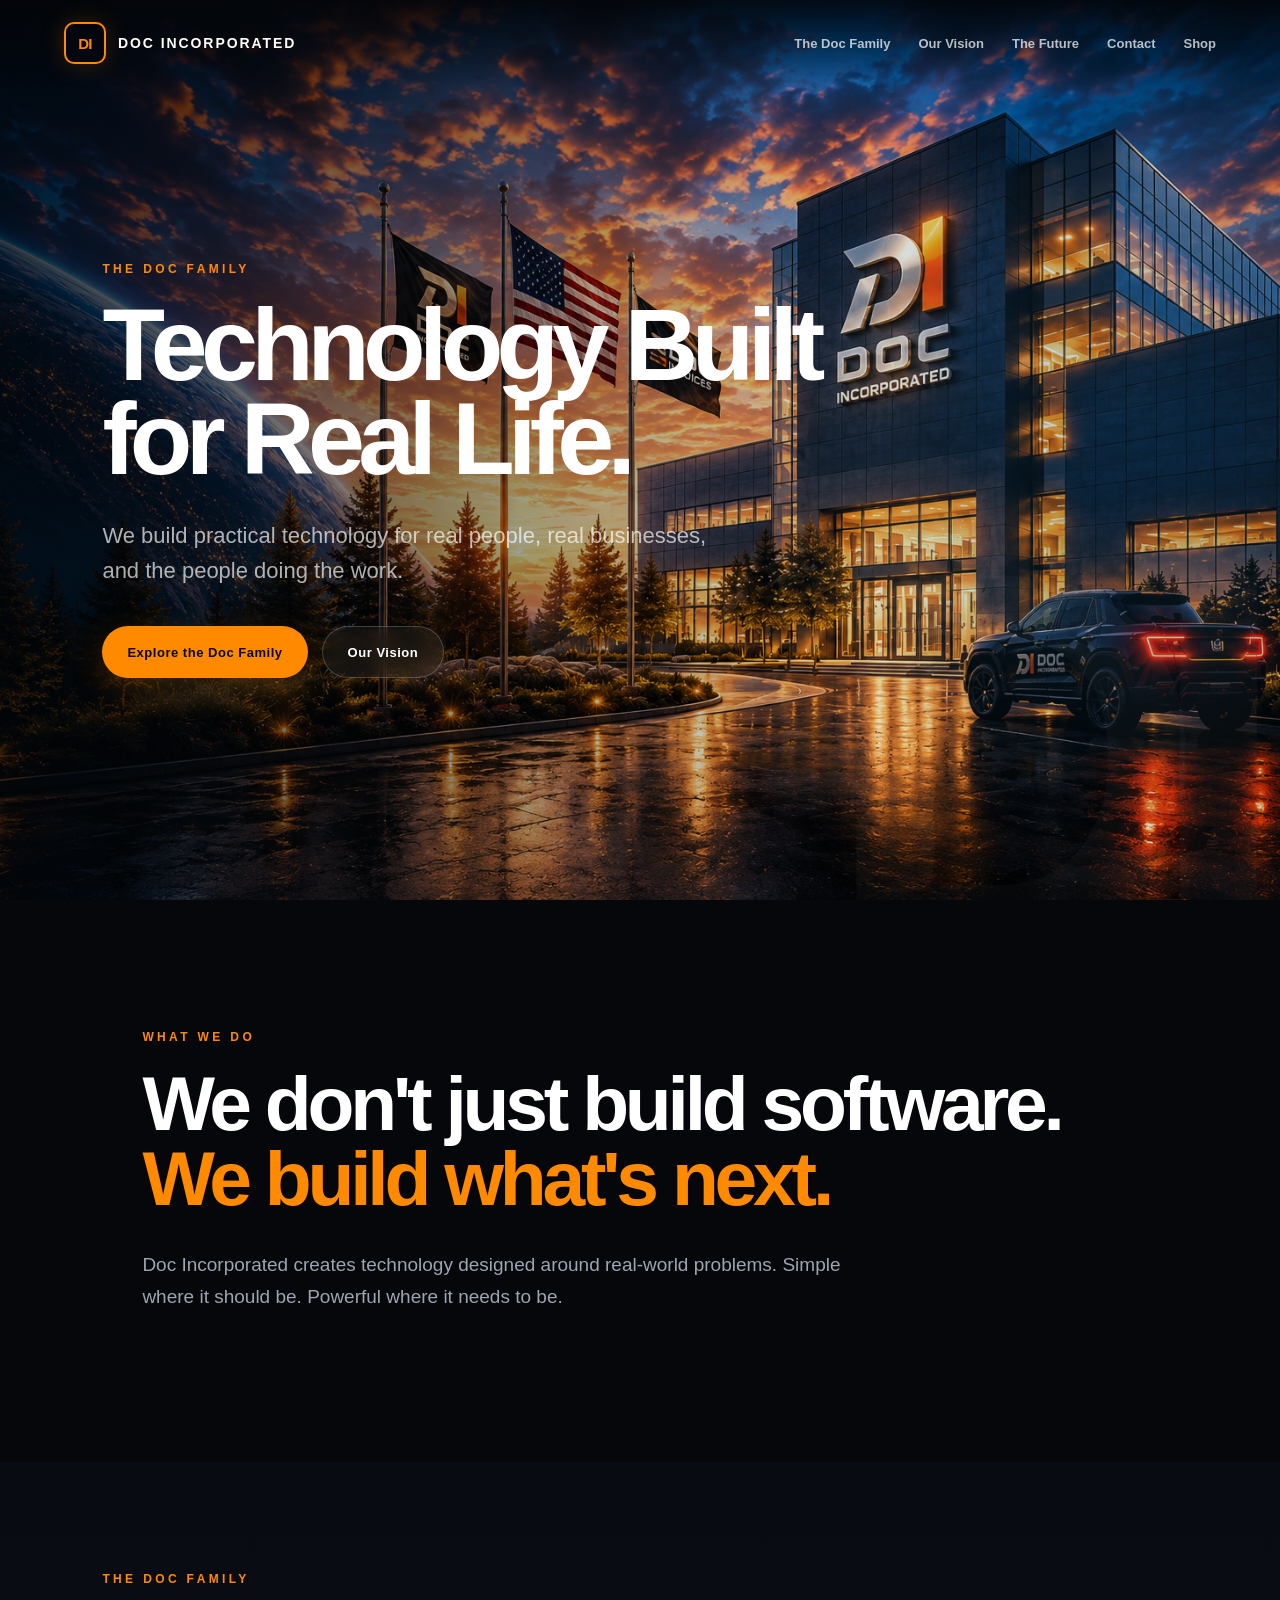
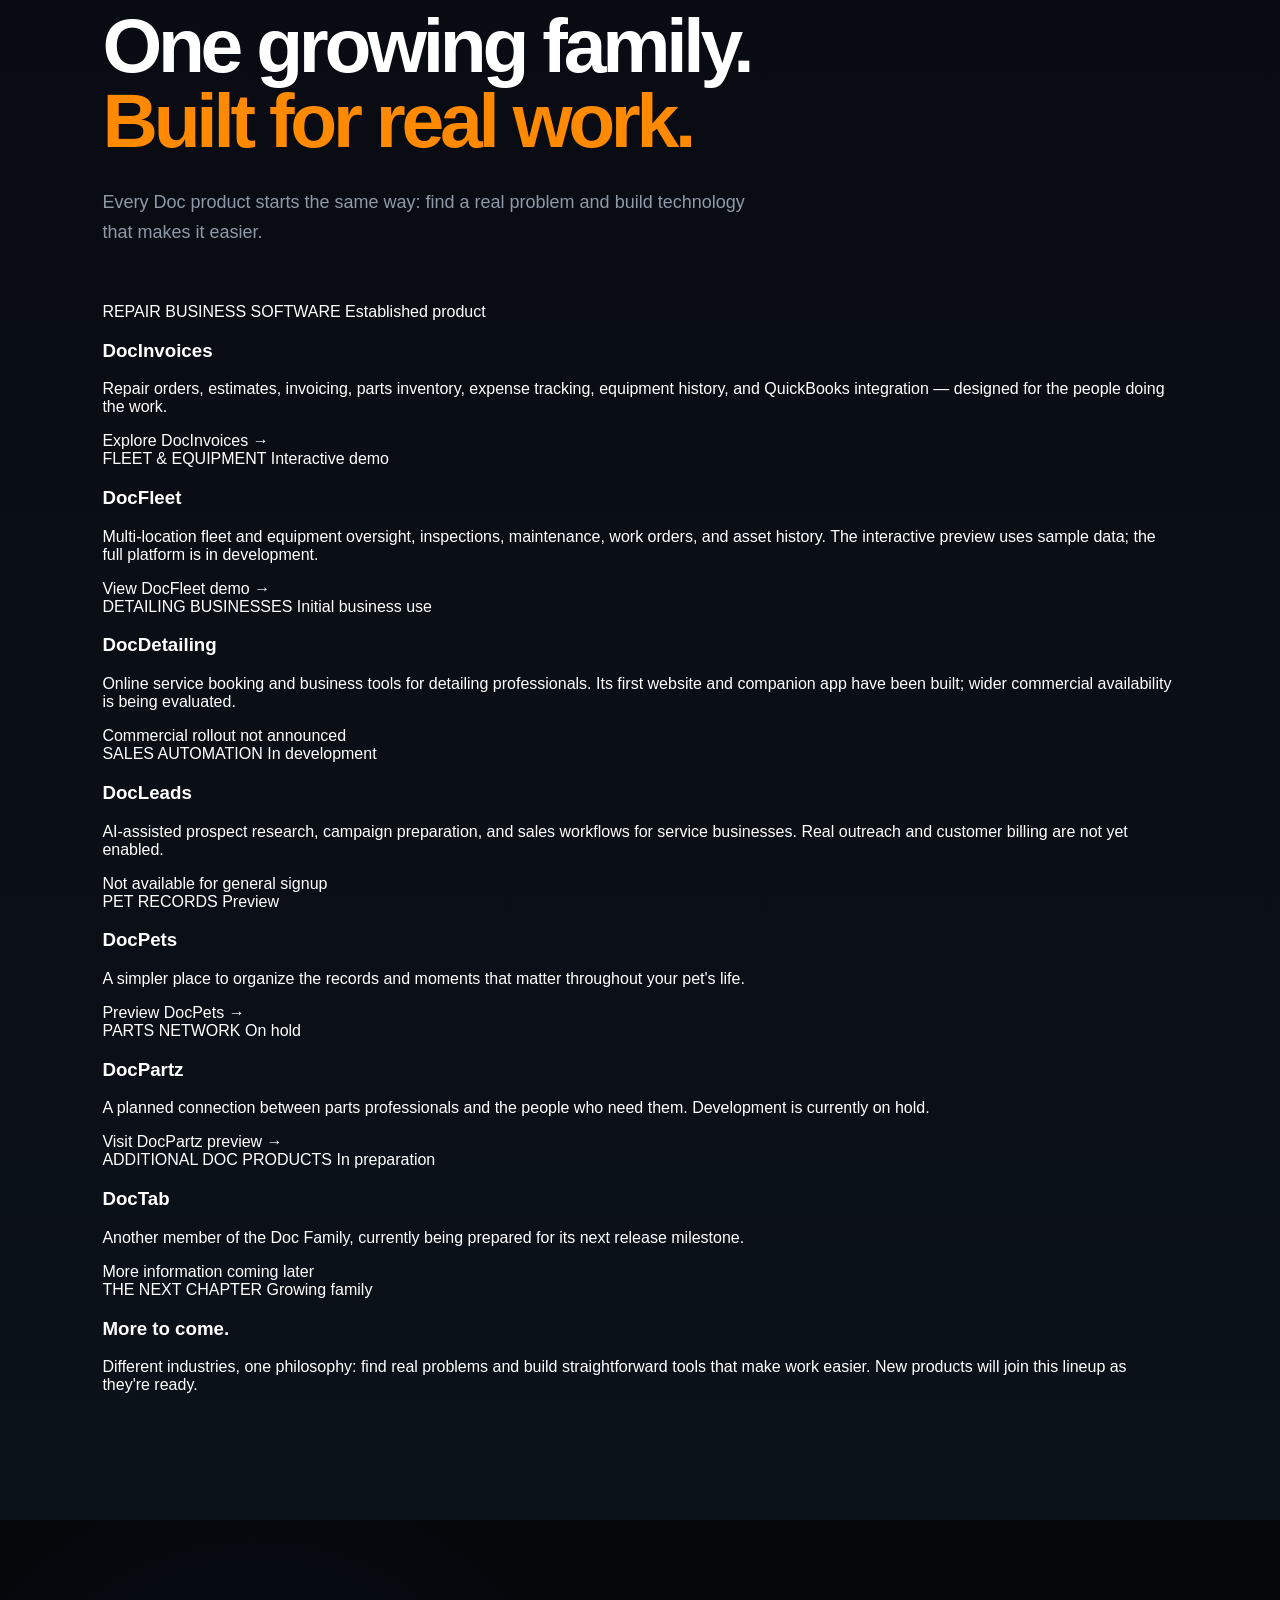
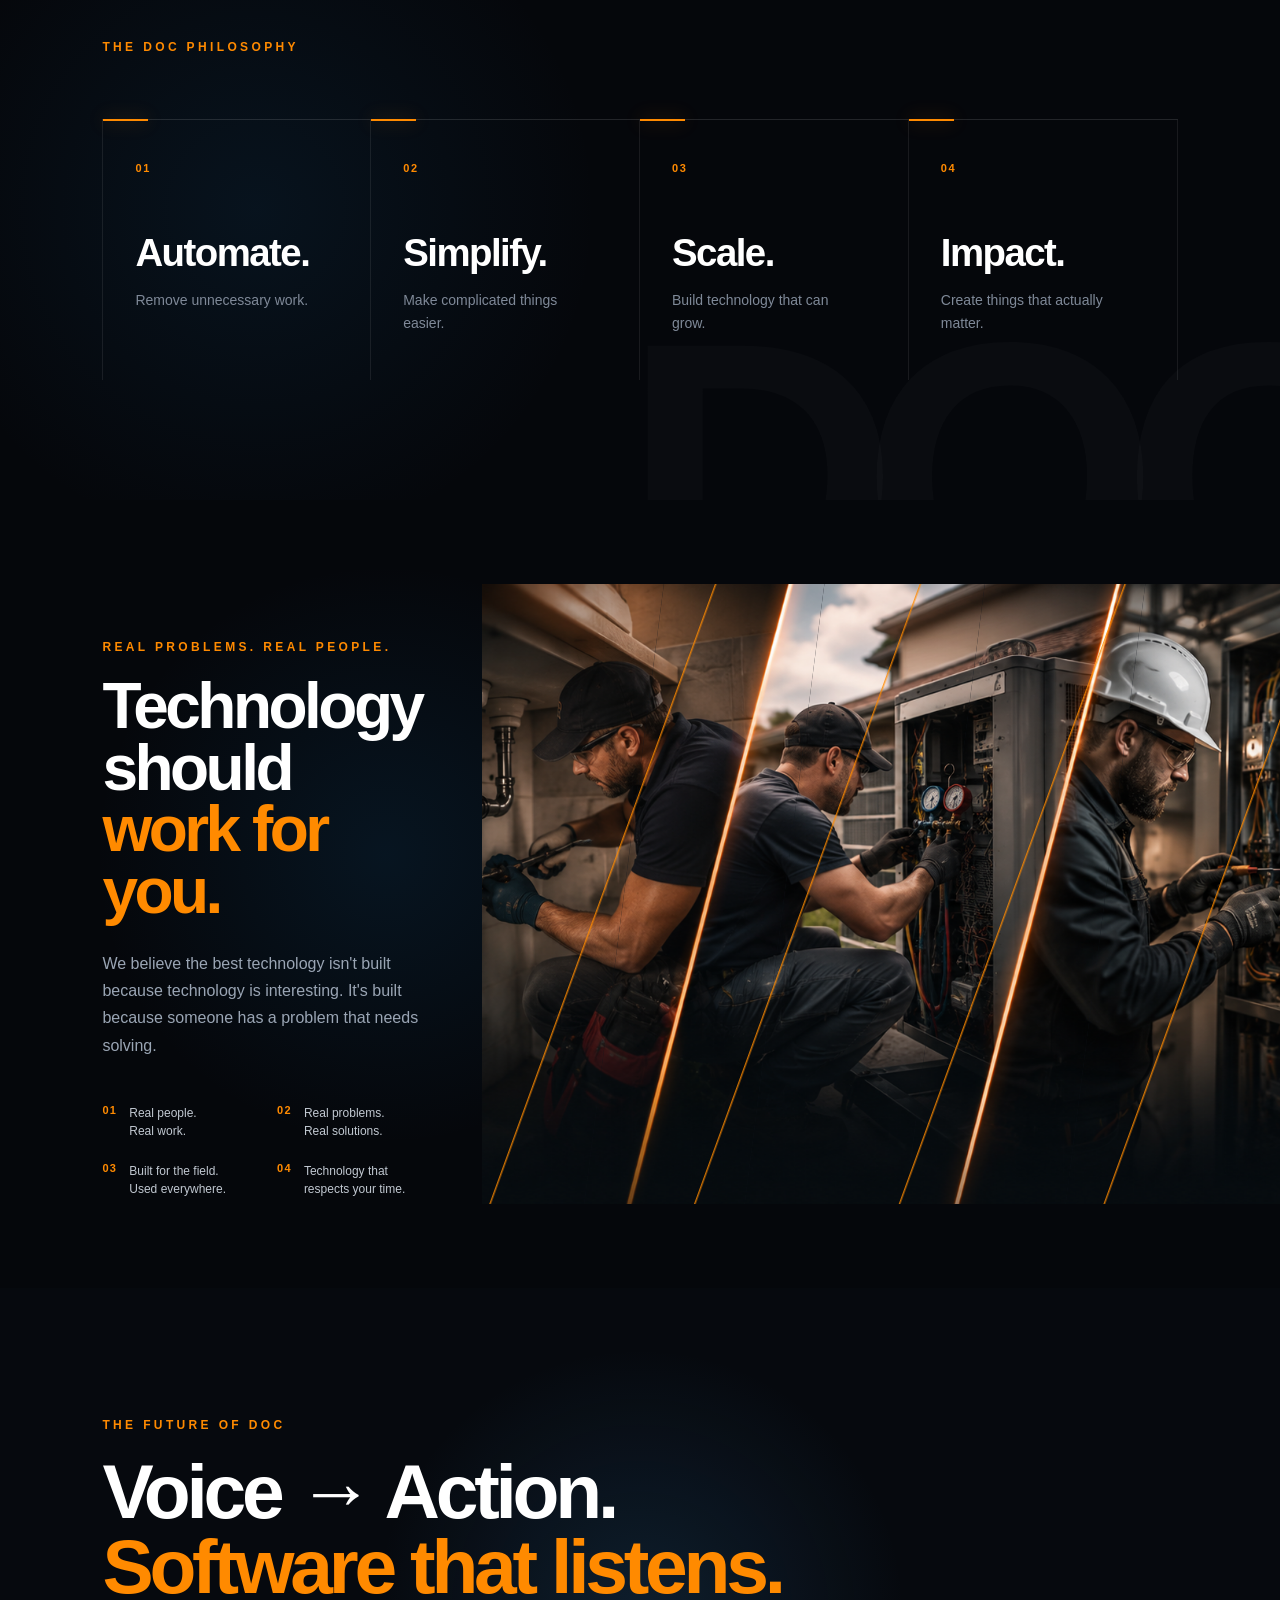
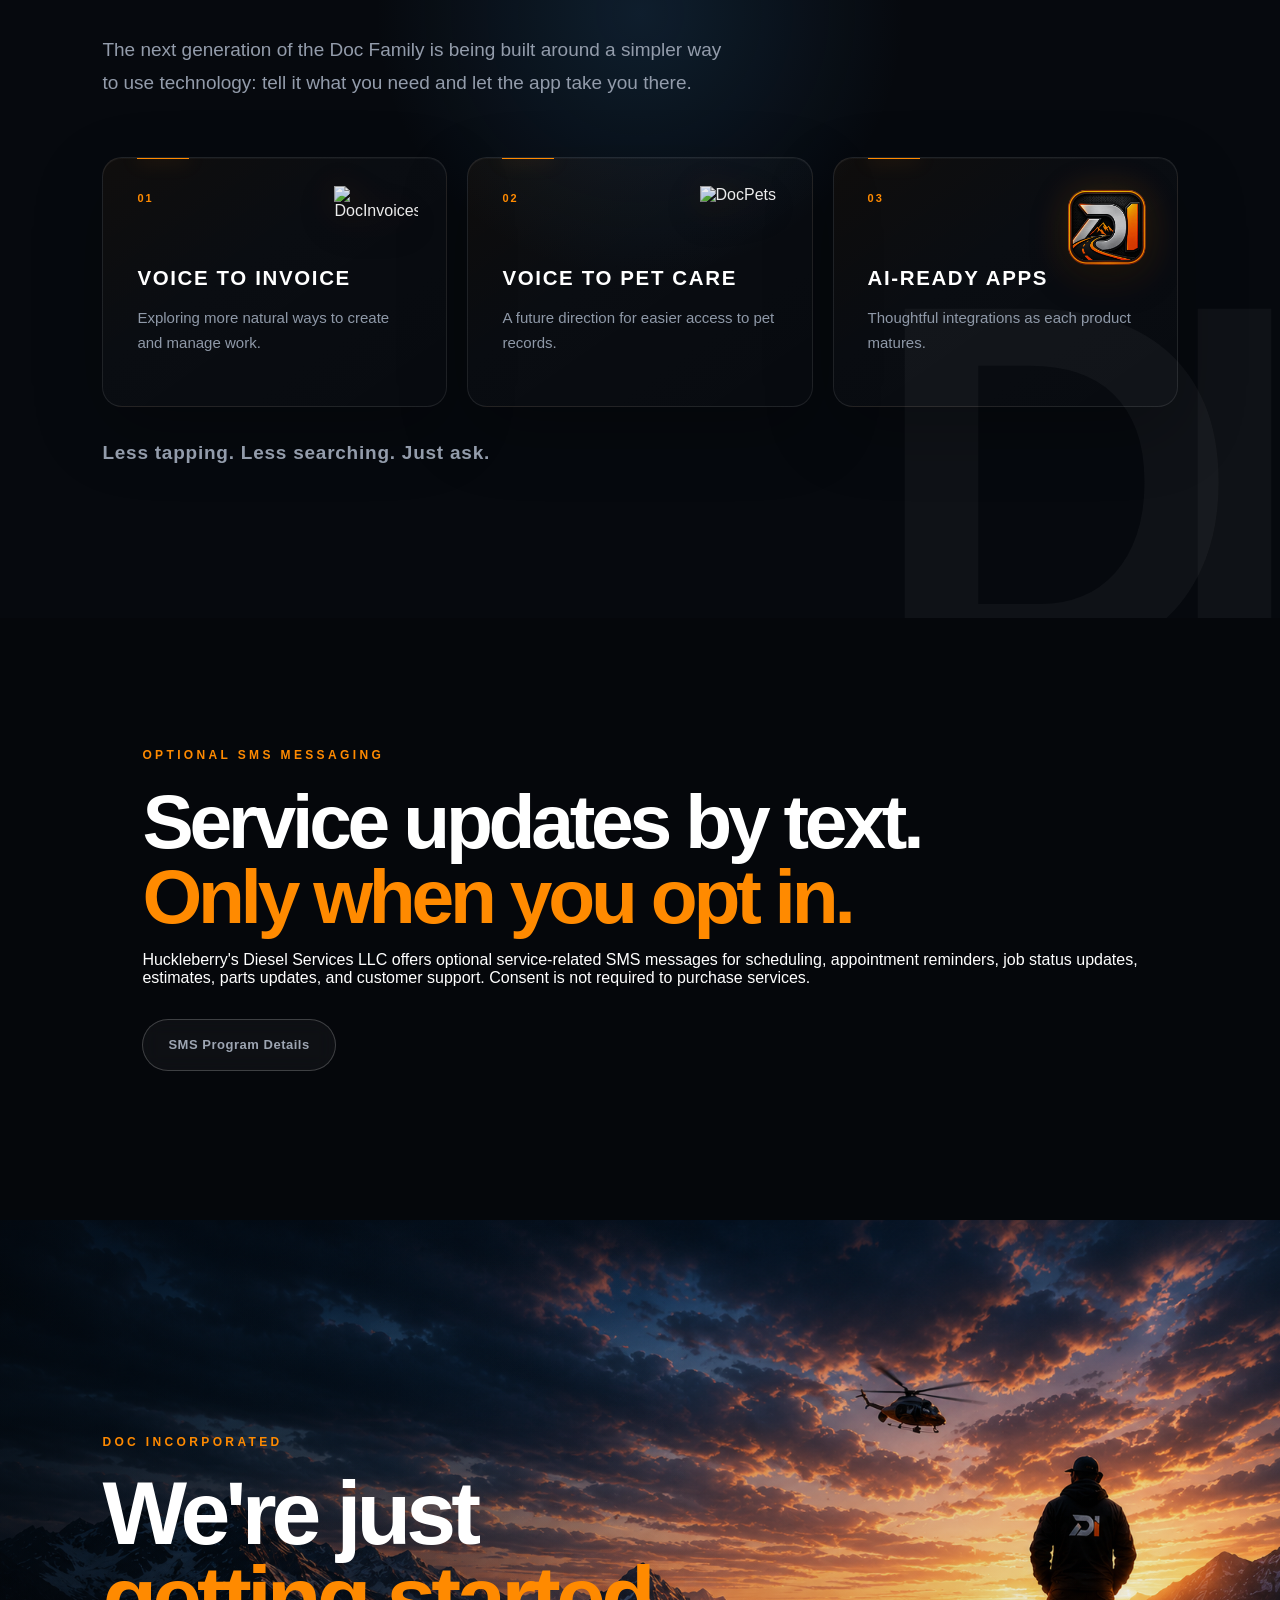
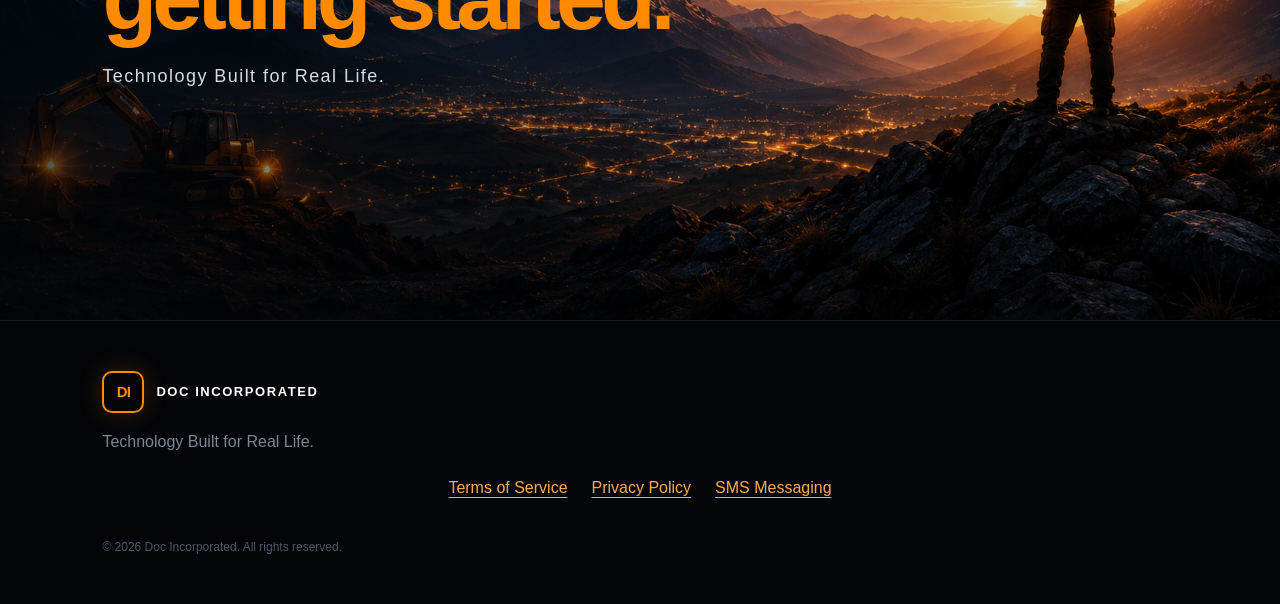
==== commit 5e73ce59: "Expand Doc Family catalog with accurate product stages" ====
--- a/index.html
+++ b/index.html
@@ -99,8 +99,8 @@
         <p class="eyebrow">THE DOC FAMILY</p>
 
         <h2>
-            One company.<br>
-            <span>Many possibilities.</span>
+            One growing family.<br>
+            <span>Built for real work.</span>
         </h2>
 
         <p class="section-intro">
@@ -109,111 +109,86 @@
         </p>
     </div>
 
-    <div class="product-showcase">
-
-        <div class="product-info">
-
-            <div class="product-status">
-                <span class="status-dot"></span>
-                LIVE
-            </div>
-
-            <p class="product-kicker">THE FIRST MEMBER OF THE DOC FAMILY</p>
-
+    <div class="family-catalog" aria-label="Doc Family products">
+        <article class="family-product family-product-featured">
+            <div class="family-product-top">
+                <span class="family-category">REPAIR BUSINESS SOFTWARE</span>
+                <span class="family-status family-status-available">Established product</span>
+            </div>
             <h3>DocInvoices</h3>
-
-            <p class="product-description">
-                Professional invoicing built for people who work
-                in the real world. Create estimates, invoices,
-                collect payments, and keep your business moving
-                from the field.
-            </p>
-
-            <a
-                href="https://docinvoices.com"
-                class="product-button"
-                target="_blank"
-                rel="noopener"
-            >
-                Explore DocInvoices →
-            </a>
-
-        </div>
-
-        <div class="product-visual">
-
-            <div class="di-glow"></div>
-
-            <div class="di-symbol">
-                DI
-            </div>
-
-            <div class="visual-label">
-                DOC<br>
-                <span>INVOICES</span>
-            </div>
-
-        </div>
-
+            <p>Repair orders, estimates, invoicing, parts inventory, expense tracking, equipment history, and QuickBooks integration — designed for the people doing the work.</p>
+            <a href="https://docinvoices.com" class="family-product-link" target="_blank" rel="noopener noreferrer">Explore DocInvoices <span aria-hidden="true">→</span></a>
+        </article>
+
+        <article class="family-product">
+            <div class="family-product-top">
+                <span class="family-category">FLEET &amp; EQUIPMENT</span>
+                <span class="family-status family-status-demo">Interactive demo</span>
+            </div>
+            <h3>DocFleet</h3>
+            <p>Multi-location fleet and equipment oversight, inspections, maintenance, work orders, and asset history. The interactive preview uses sample data; the full platform is in development.</p>
+            <a href="https://docfleet-fleet-review.jondavidcompton.chatgpt.site/" class="family-product-link" target="_blank" rel="noopener noreferrer">View DocFleet demo <span aria-hidden="true">→</span></a>
+        </article>
+
+        <article class="family-product">
+            <div class="family-product-top">
+                <span class="family-category">DETAILING BUSINESSES</span>
+                <span class="family-status family-status-pilot">Initial business use</span>
+            </div>
+            <h3>DocDetailing</h3>
+            <p>Online service booking and business tools for detailing professionals. Its first website and companion app have been built; wider commercial availability is being evaluated.</p>
+            <span class="family-product-note">Commercial rollout not announced</span>
+        </article>
+
+        <article class="family-product">
+            <div class="family-product-top">
+                <span class="family-category">SALES AUTOMATION</span>
+                <span class="family-status family-status-development">In development</span>
+            </div>
+            <h3>DocLeads</h3>
+            <p>AI-assisted prospect research, campaign preparation, and sales workflows for service businesses. Real outreach and customer billing are not yet enabled.</p>
+            <span class="family-product-note">Not available for general signup</span>
+        </article>
+
+        <article class="family-product">
+            <div class="family-product-top">
+                <span class="family-category">PET RECORDS</span>
+                <span class="family-status family-status-preview">Preview</span>
+            </div>
+            <h3>DocPets</h3>
+            <p>A simpler place to organize the records and moments that matter throughout your pet's life.</p>
+            <a href="https://getdocpets.com" class="family-product-link" target="_blank" rel="noopener noreferrer">Preview DocPets <span aria-hidden="true">→</span></a>
+        </article>
+
+        <article class="family-product">
+            <div class="family-product-top">
+                <span class="family-category">PARTS NETWORK</span>
+                <span class="family-status family-status-hold">On hold</span>
+            </div>
+            <h3>DocPartz</h3>
+            <p>A planned connection between parts professionals and the people who need them. Development is currently on hold.</p>
+            <a href="https://docpartz.com" class="family-product-link" target="_blank" rel="noopener noreferrer">Visit DocPartz preview <span aria-hidden="true">→</span></a>
+        </article>
+
+        <article class="family-product">
+            <div class="family-product-top">
+                <span class="family-category">ADDITIONAL DOC PRODUCTS</span>
+                <span class="family-status family-status-development">In preparation</span>
+            </div>
+            <h3>DocTab</h3>
+            <p>Another member of the Doc Family, currently being prepared for its next release milestone.</p>
+            <span class="family-product-note">More information coming later</span>
+        </article>
+
+        <article class="family-product family-product-next">
+            <div class="family-product-top">
+                <span class="family-category">THE NEXT CHAPTER</span>
+                <span class="family-status family-status-preview">Growing family</span>
+            </div>
+            <h3>More to come.</h3>
+            <p>Different industries, one philosophy: find real problems and build straightforward tools that make work easier. New products will join this lineup as they're ready.</p>
+        </article>
     </div>
-
-    <div class="future-products">
-
-        <div class="future-card">
-    <span>COMING SOON</span>
-
-    <h3>DocPets</h3>
-
-    <p>
-        Their whole life. One place.
-        A simpler way to keep the things that matter
-        about your pets together.
-    </p>
-
-    <a
-        href="https://getdocpets.com"
-        class="product-button"
-        target="_blank"
-        rel="noopener"
-    >
-        Preview DocPets →
-    </a>
-</div>
-
-        <div class="future-card">
-            <span>COMING SOON</span>
-
-            <h3>DocPartz</h3>
-
-            <p>
-                A smarter, more connected parts network—bringing
-                trusted parts professionals and the people who need
-                them together, faster.
-            </p>
-
-            <a
-                href="https://docpartz.com"
-                class="product-button"
-                target="_blank"
-                rel="noopener"
-            >
-                Preview DocPartz →
-            </a>
-        </div>
-
-        <div class="future-card">
-            <span>THE MISSION</span>
-
-            <h3>Built without limits.</h3>
-
-            <p>
-                One company. A growing family of technology
-                built for the people who use it.
-            </p>
-        </div>
-
-    </div>
-
 </section>
 
 
@@ -340,7 +315,7 @@
                 <span class="future-point-number">01</span>
                 <strong>VOICE TO INVOICE</strong>
                 <span class="future-point-description">
-                    Turn spoken work into real business actions.
+                    Exploring more natural ways to create and manage work.
                 </span>
             </article>
 
@@ -353,7 +328,7 @@
                 <span class="future-point-number">02</span>
                 <strong>VOICE TO PET CARE</strong>
                 <span class="future-point-description">
-                    Find records, reminders, medications, and more by asking.
+                    A future direction for easier access to pet records.
                 </span>
             </article>
 
@@ -366,7 +341,7 @@
                 <span class="future-point-number">03</span>
                 <strong>AI-READY APPS</strong>
                 <span class="future-point-description">
-                    Built for Siri, Gemini, ChatGPT, and what comes next.
+                    Thoughtful integrations as each product matures.
                 </span>
             </article>
 
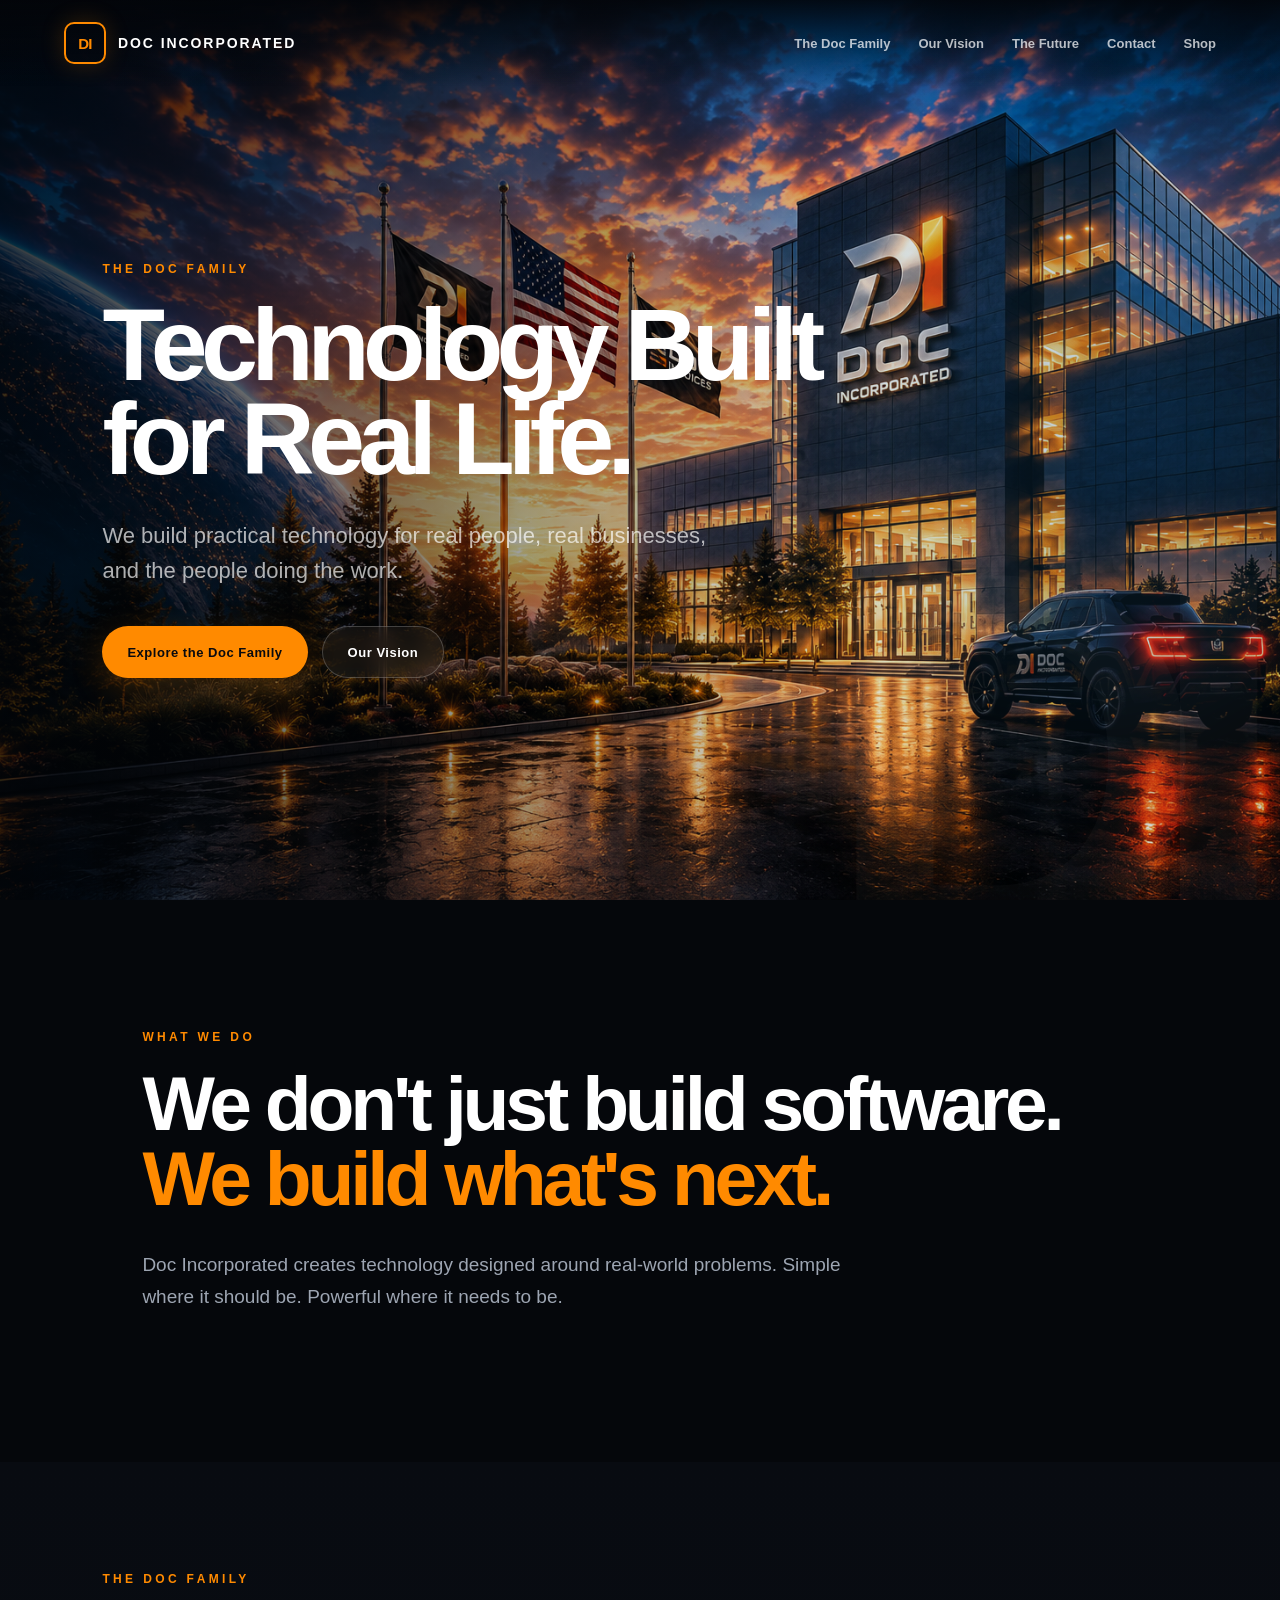
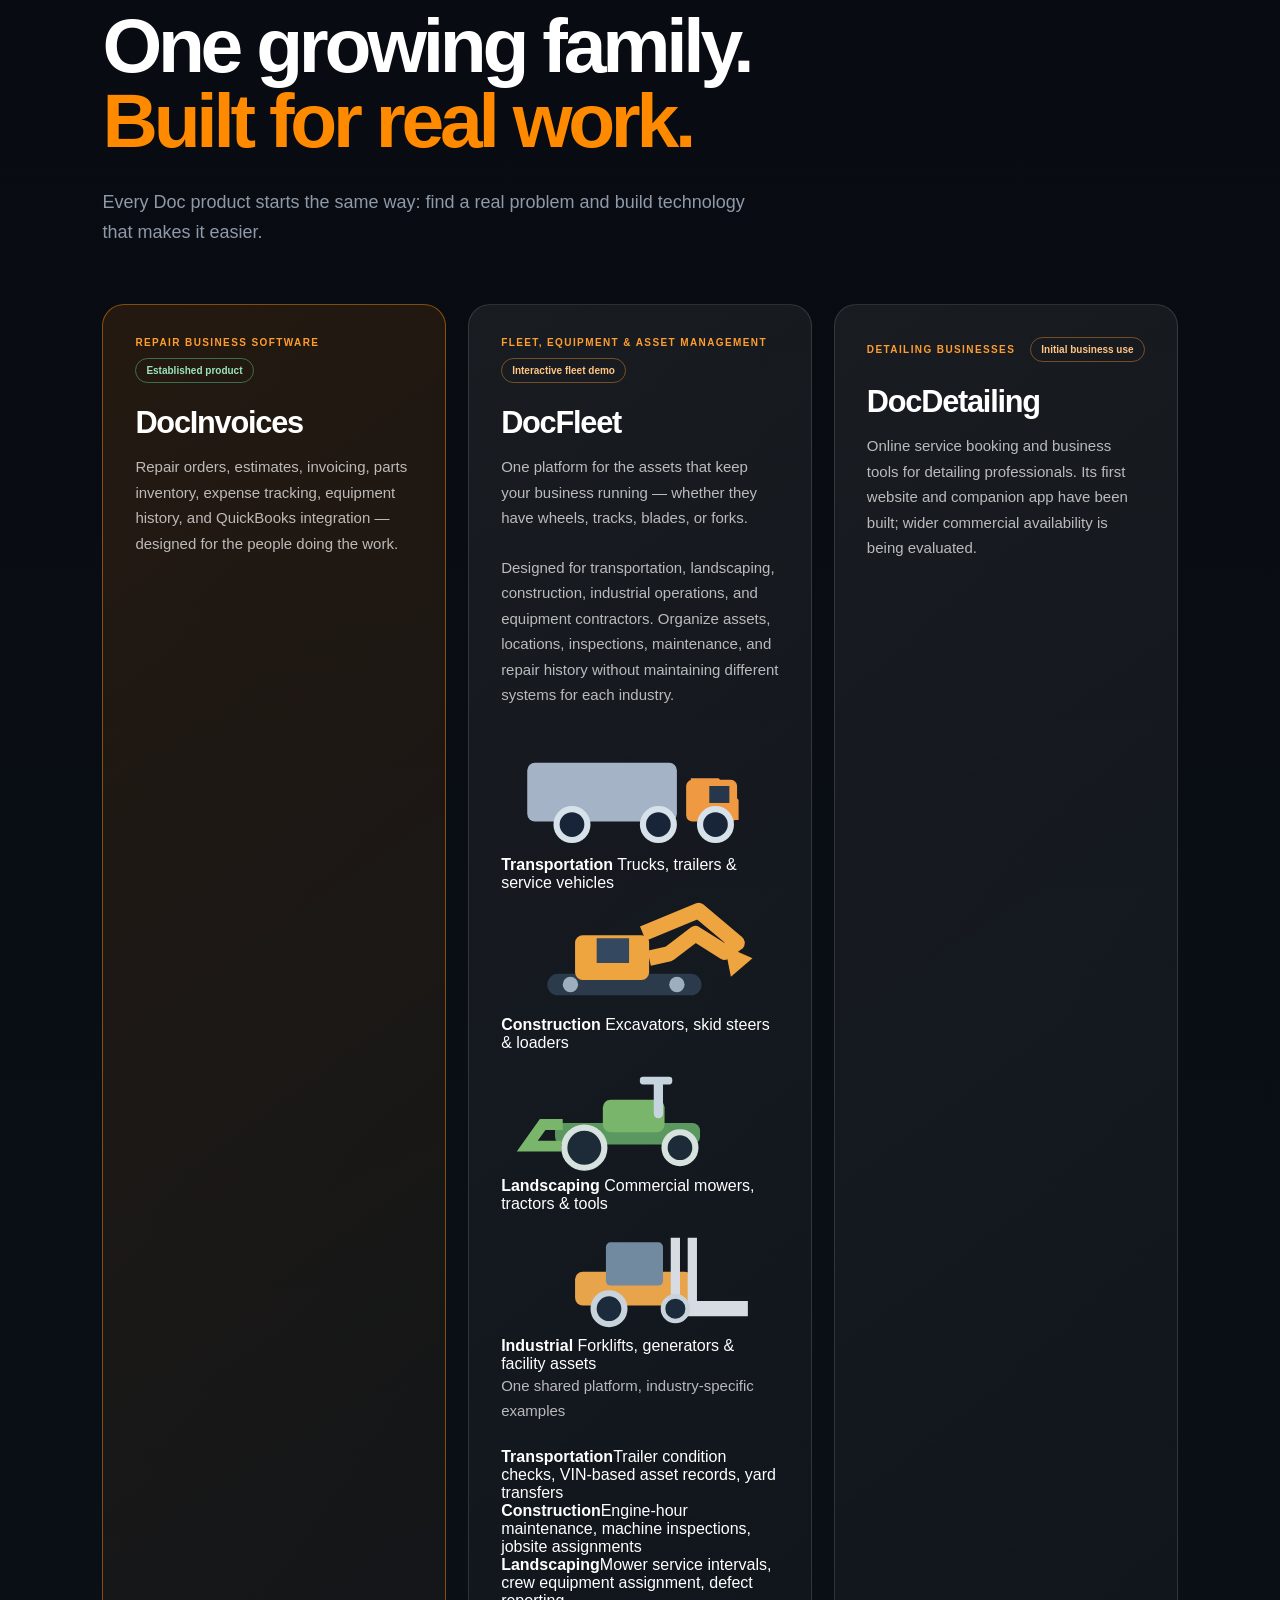
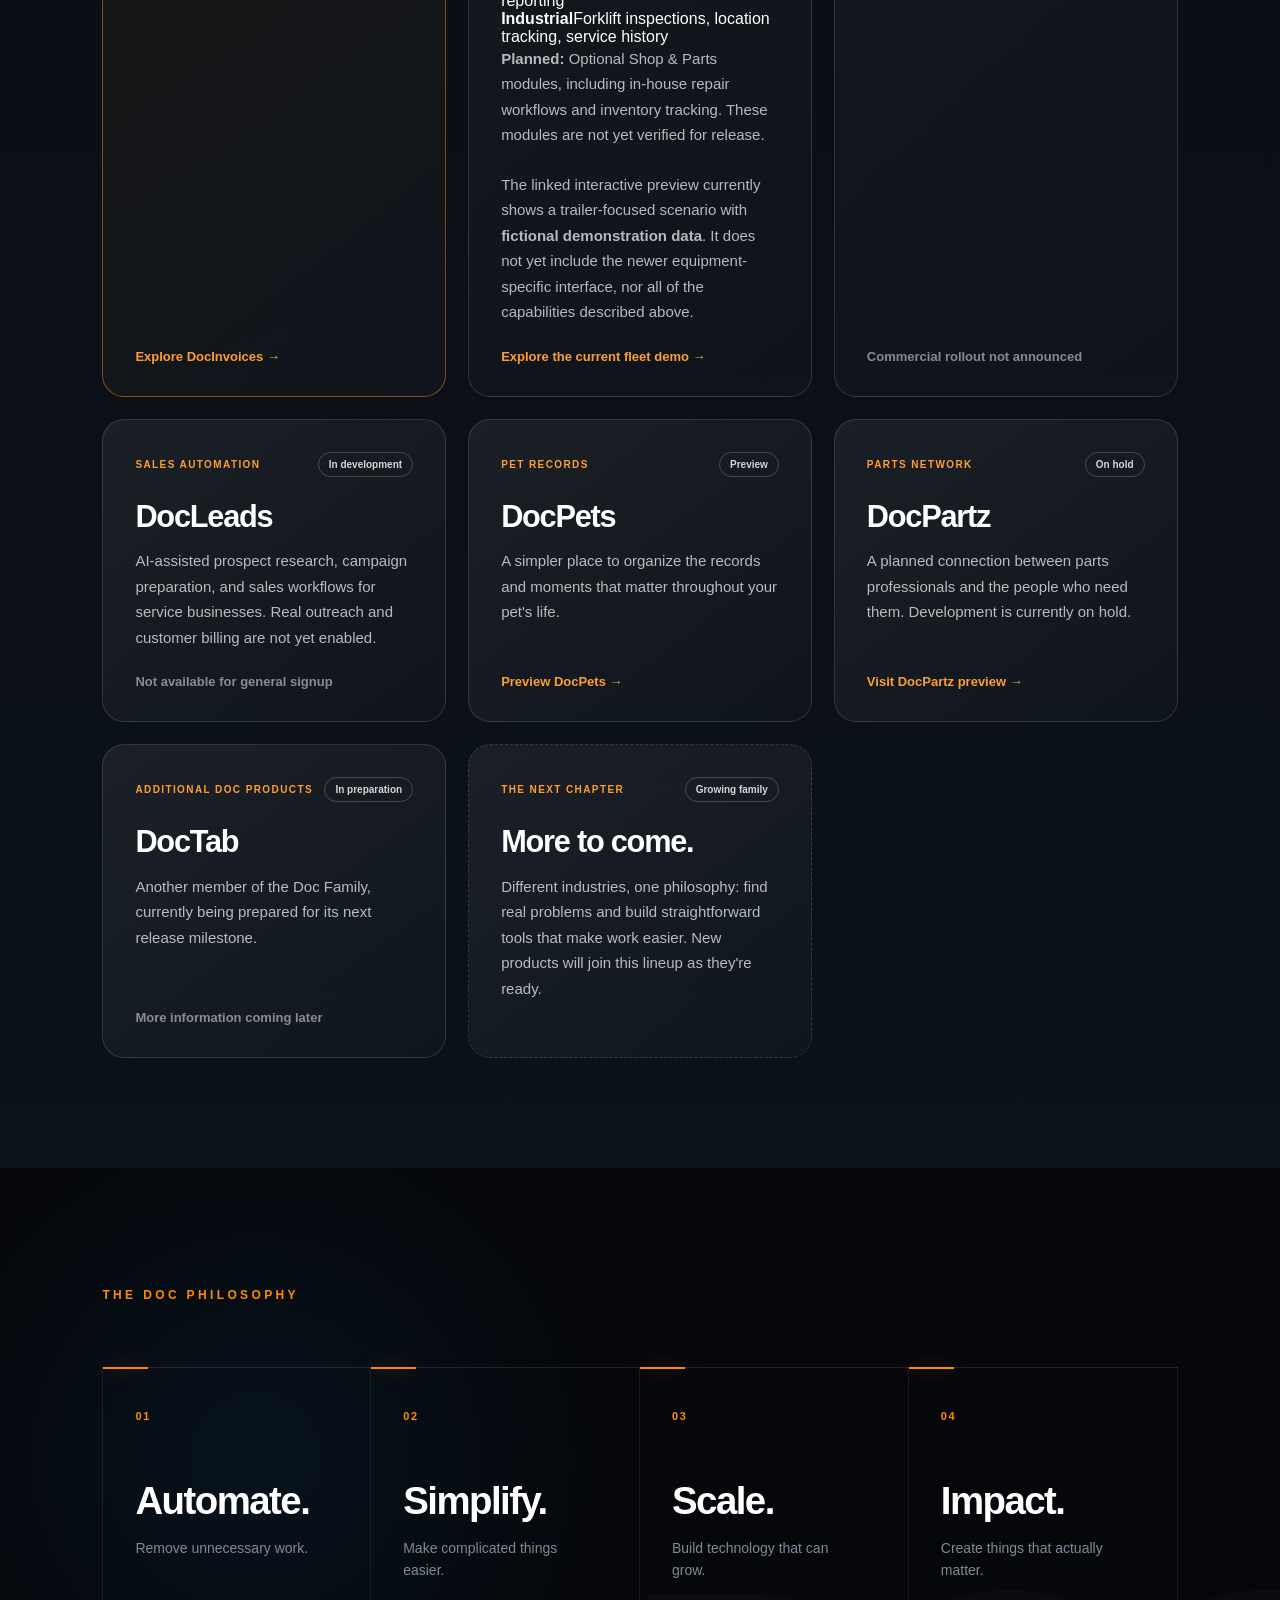
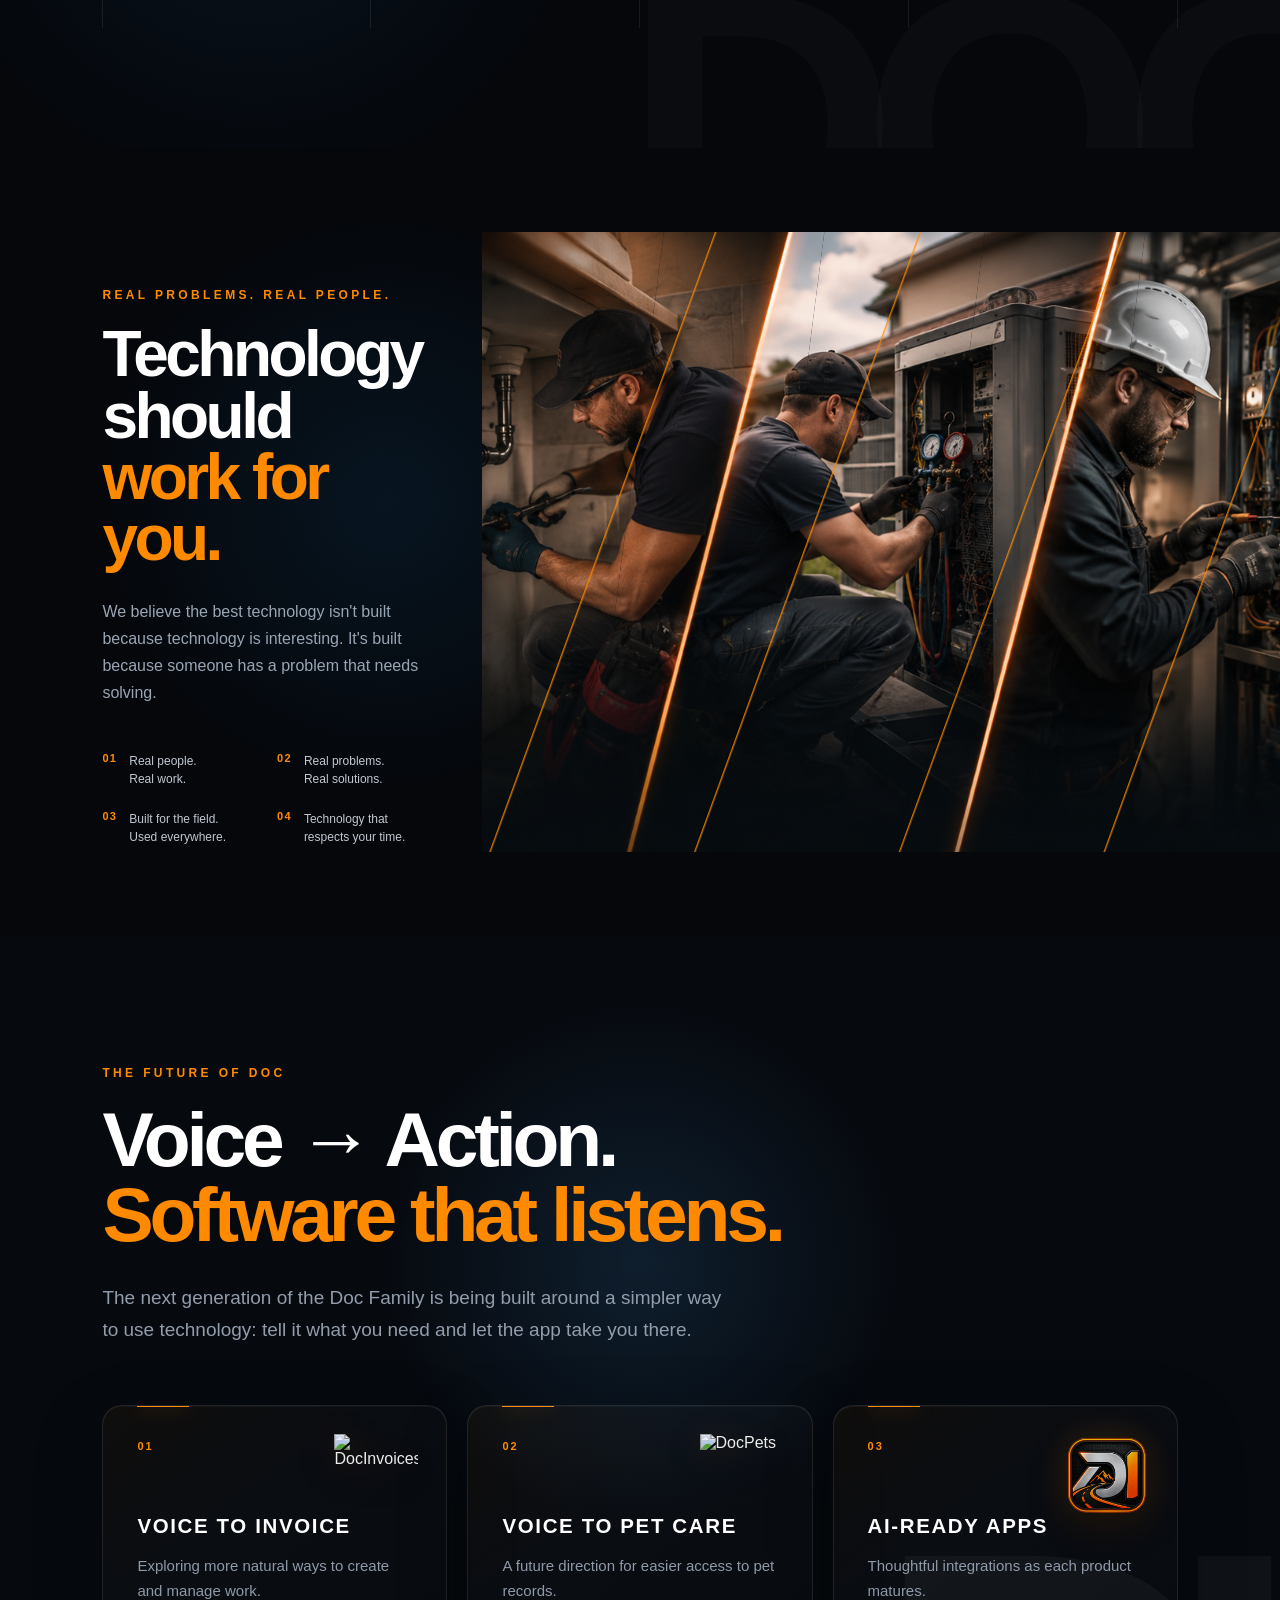
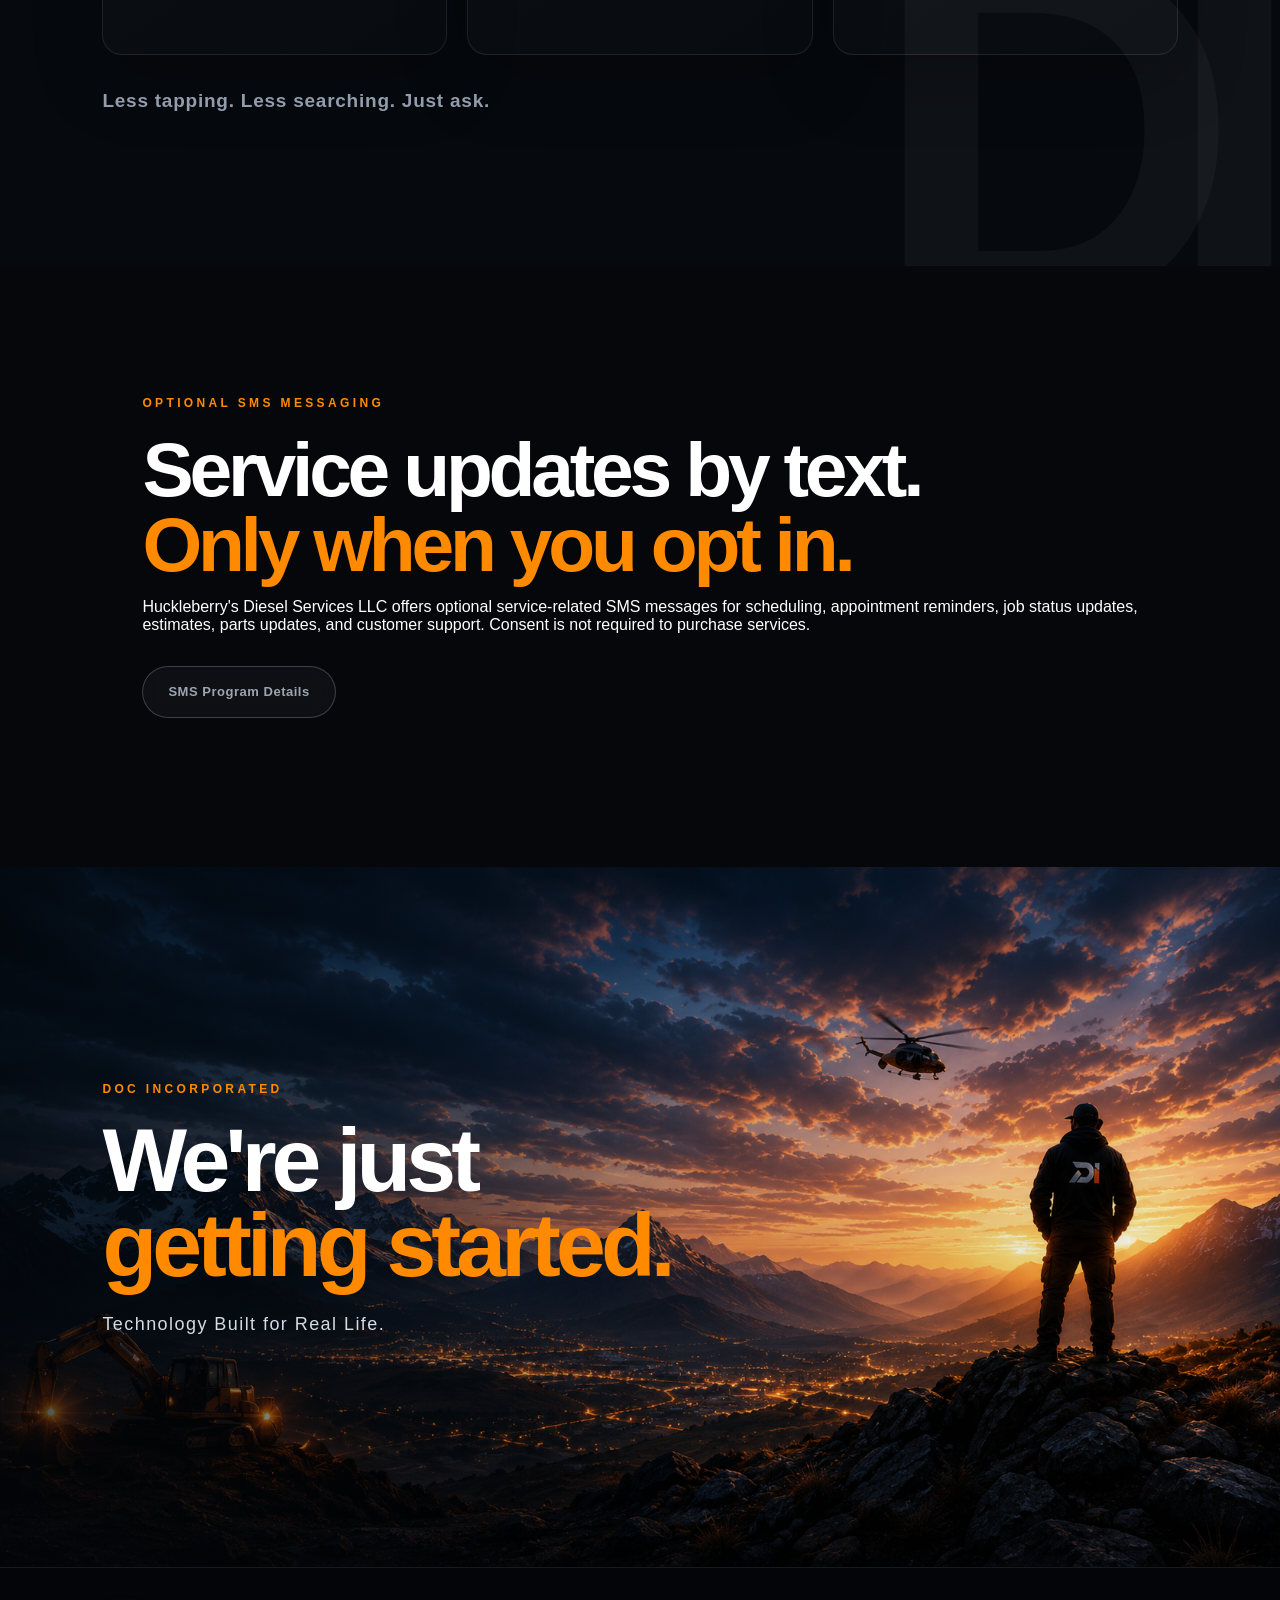
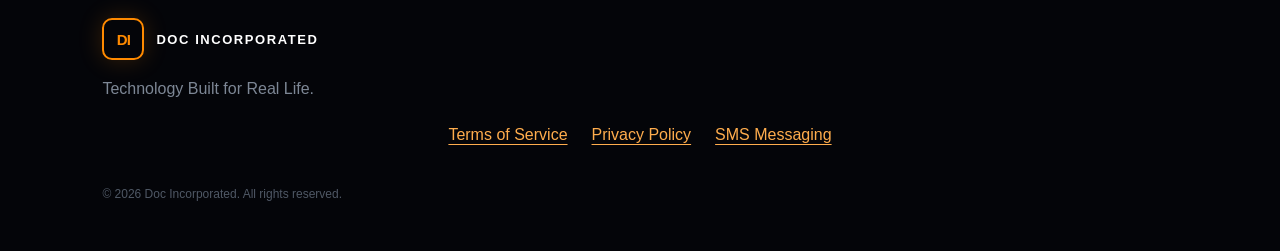
==== commit b5d48395: "Present DocFleet as cross-industry asset management in existing catalog" ====
--- a/index.html
+++ b/index.html
@@ -120,14 +120,56 @@
             <a href="https://docinvoices.com" class="family-product-link" target="_blank" rel="noopener noreferrer">Explore DocInvoices <span aria-hidden="true">→</span></a>
         </article>
 
-        <article class="family-product">
-            <div class="family-product-top">
-                <span class="family-category">FLEET &amp; EQUIPMENT</span>
-                <span class="family-status family-status-demo">Interactive demo</span>
+        <article class="family-product family-product-fleet" id="docfleet">
+            <div class="family-product-top">
+                <span class="family-category">FLEET, EQUIPMENT &amp; ASSET MANAGEMENT</span>
+                <span class="family-status family-status-demo">Interactive fleet demo</span>
             </div>
             <h3>DocFleet</h3>
-            <p>Multi-location fleet and equipment oversight, inspections, maintenance, work orders, and asset history. The interactive preview uses sample data; the full platform is in development.</p>
-            <a href="https://docfleet-fleet-review.jondavidcompton.chatgpt.site/" class="family-product-link" target="_blank" rel="noopener noreferrer">View DocFleet demo <span aria-hidden="true">→</span></a>
+            <p class="fleet-lead">One platform for the assets that keep your business running — whether they have wheels, tracks, blades, or forks.</p>
+            <p>Designed for transportation, landscaping, construction, industrial operations, and equipment contractors. Organize assets, locations, inspections, maintenance, and repair history without maintaining different systems for each industry.</p>
+            <div class="fleet-industries" aria-label="Industries DocFleet is being designed for">
+                <a class="fleet-industry" href="#fleet-transportation">
+                    <span class="fleet-industry-art" aria-hidden="true">
+                        <svg viewBox="0 0 180 78" role="img" focusable="false"><rect x="17" y="20" width="97" height="38" rx="5" fill="#a4b4c6"/><rect x="120" y="31" width="33" height="27" rx="4" fill="#ef9943"/><path d="M123 30 L141 30 L154 44 L154 57 L123 57 Z" fill="#ef9943"/><rect x="135" y="35" width="13" height="11" fill="#26374c"/><circle cx="46" cy="60" r="10" fill="#182437" stroke="#d7e1e9" stroke-width="4"/><circle cx="102" cy="60" r="10" fill="#182437" stroke="#d7e1e9" stroke-width="4"/><circle cx="139" cy="60" r="10" fill="#182437" stroke="#d7e1e9" stroke-width="4"/></svg>
+                    </span>
+                    <strong>Transportation</strong>
+                    <span>Trucks, trailers &amp; service vehicles</span>
+                </a>
+                <a class="fleet-industry" href="#fleet-construction">
+                    <span class="fleet-industry-art" aria-hidden="true">
+                        <svg viewBox="0 0 180 78" role="img" focusable="false"><rect x="30" y="53" width="100" height="14" rx="7" fill="#2b3b4c"/><rect x="48" y="28" width="48" height="29" rx="5" fill="#efa53f"/><path d="M62 30 H83 V46 H62 Z" fill="#34495f"/><path d="M92 27 L128 12 L153 33 L145 39 L126 27 L109 40 L96 43" fill="none" stroke="#efa53f" stroke-width="10" stroke-linejoin="round"/><path d="M145 35 L163 43 L149 55 Z" fill="#efa53f"/><circle cx="45" cy="60" r="5" fill="#9daebe"/><circle cx="114" cy="60" r="5" fill="#9daebe"/></svg>
+                    </span>
+                    <strong>Construction</strong>
+                    <span>Excavators, skid steers &amp; loaders</span>
+                </a>
+                <a class="fleet-industry" href="#fleet-landscaping">
+                    <span class="fleet-industry-art" aria-hidden="true">
+                        <svg viewBox="0 0 180 78" role="img" focusable="false"><rect x="35" y="46" width="94" height="14" rx="5" fill="#5b985f"/><rect x="66" y="31" width="40" height="21" rx="5" fill="#79b66b"/><rect x="99" y="18" width="6" height="25" rx="3" fill="#c5d4de"/><rect x="90" y="16" width="21" height="5" rx="2" fill="#c5d4de"/><path d="M40 47 H27 L17 61 H39" stroke="#79b66b" stroke-width="7" fill="none"/><circle cx="54" cy="62" r="13" fill="#1d2b38" stroke="#d7e2df" stroke-width="4"/><circle cx="116" cy="62" r="10" fill="#1d2b38" stroke="#d7e2df" stroke-width="4"/></svg>
+                    </span>
+                    <strong>Landscaping</strong>
+                    <span>Commercial mowers, tractors &amp; tools</span>
+                </a>
+                <a class="fleet-industry" href="#fleet-industrial">
+                    <span class="fleet-industry-art" aria-hidden="true">
+                        <svg viewBox="0 0 180 78" role="img" focusable="false"><rect x="48" y="38" width="76" height="22" rx="5" fill="#e8a44a"/><rect x="68" y="19" width="37" height="28" rx="3" fill="#728aa0"/><path d="M113 16 V64 H157 V60 H124 V16" stroke="#d7dce2" stroke-width="6" fill="none"/><circle cx="70" cy="62" r="10" fill="#1c2b3b" stroke="#c9d3dc" stroke-width="4"/><circle cx="113" cy="62" r="8" fill="#1c2b3b" stroke="#c9d3dc" stroke-width="3"/></svg>
+                    </span>
+                    <strong>Industrial</strong>
+                    <span>Forklifts, generators &amp; facility assets</span>
+                </a>
+            </div>
+            <div class="fleet-capabilities">
+                <p class="fleet-capabilities-heading">One shared platform, industry-specific examples</p>
+                <div class="fleet-use-case-list">
+                    <div id="fleet-transportation"><strong>Transportation</strong><span>Trailer condition checks, VIN-based asset records, yard transfers</span></div>
+                    <div id="fleet-construction"><strong>Construction</strong><span>Engine-hour maintenance, machine inspections, jobsite assignments</span></div>
+                    <div id="fleet-landscaping"><strong>Landscaping</strong><span>Mower service intervals, crew equipment assignment, defect reporting</span></div>
+                    <div id="fleet-industrial"><strong>Industrial</strong><span>Forklift inspections, location tracking, service history</span></div>
+                </div>
+            </div>
+            <p class="fleet-future"><strong>Planned:</strong> Optional Shop &amp; Parts modules, including in-house repair workflows and inventory tracking. These modules are not yet verified for release.</p>
+            <p class="fleet-demo-notice">The linked interactive preview currently shows a trailer-focused scenario with <strong>fictional demonstration data</strong>. It does not yet include the newer equipment-specific interface, nor all of the capabilities described above.</p>
+            <a href="https://docfleet-fleet-review.jondavidcompton.chatgpt.site/" class="family-product-link" target="_blank" rel="noopener noreferrer">Explore the current fleet demo <span aria-hidden="true">→</span></a>
         </article>
 
         <article class="family-product">
--- a/styles.css
+++ b/styles.css
@@ -1278,3 +1278,84 @@
         margin-top: 48px;
     }
 }
+
+
+/* Doc Family catalog: scalable grid for current and future products */
+.family-catalog {
+    display: grid;
+    grid-template-columns: repeat(3, minmax(0, 1fr));
+    gap: 22px;
+    width: 100%;
+    max-width: 1320px;
+    margin: 56px auto 0;
+}
+.family-product {
+    display: flex;
+    flex-direction: column;
+    align-items: flex-start;
+    min-width: 0;
+    padding: 32px;
+    border: 1px solid rgba(255,255,255,.13);
+    border-radius: 22px;
+    background: linear-gradient(145deg, rgba(255,255,255,.065), rgba(255,255,255,.018));
+}
+.family-product-featured {
+    border-color: rgba(255,138,0,.48);
+    background: linear-gradient(145deg, rgba(255,138,0,.11), rgba(255,255,255,.025));
+}
+.family-product-next {
+    border-style: dashed;
+}
+.family-product-top {
+    display: flex;
+    flex-wrap: wrap;
+    align-items: center;
+    justify-content: space-between;
+    width: 100%;
+    gap: 10px;
+    margin-bottom: 22px;
+}
+.family-category {
+    color: #ff9e2f;
+    font-size: 10px;
+    font-weight: 800;
+    letter-spacing: .14em;
+}
+.family-status {
+    border: 1px solid rgba(255,255,255,.2);
+    border-radius: 999px;
+    padding: 6px 10px;
+    color: rgba(255,255,255,.82);
+    font-size: 10px;
+    font-weight: 700;
+    white-space: nowrap;
+}
+.family-status-available { border-color: rgba(94,210,143,.45); color: #9ce4ba; }
+.family-status-demo, .family-status-pilot { border-color: rgba(255,158,47,.4); color: #ffc582; }
+.family-product h3 {
+    margin: 0 0 14px;
+    font-size: clamp(25px, 2.4vw, 36px);
+    line-height: 1.15;
+    letter-spacing: -.04em;
+}
+.family-product p {
+    margin: 0 0 24px;
+    color: rgba(255,255,255,.7);
+    font-size: 15px;
+    line-height: 1.7;
+}
+.family-product-link, .family-product-note {
+    margin-top: auto;
+    font-size: 13px;
+    font-weight: 800;
+}
+.family-product-link { color: #ff9e2f; }
+.family-product-link:hover, .family-product-link:focus-visible { text-decoration: underline; }
+.family-product-note { color: rgba(255,255,255,.5); }
+@media (max-width: 1000px) {
+    .family-catalog { grid-template-columns: repeat(2, minmax(0,1fr)); }
+}
+@media (max-width: 650px) {
+    .family-catalog { grid-template-columns: 1fr; gap: 14px; margin-top: 32px; }
+    .family-product { padding: 24px; }
+}
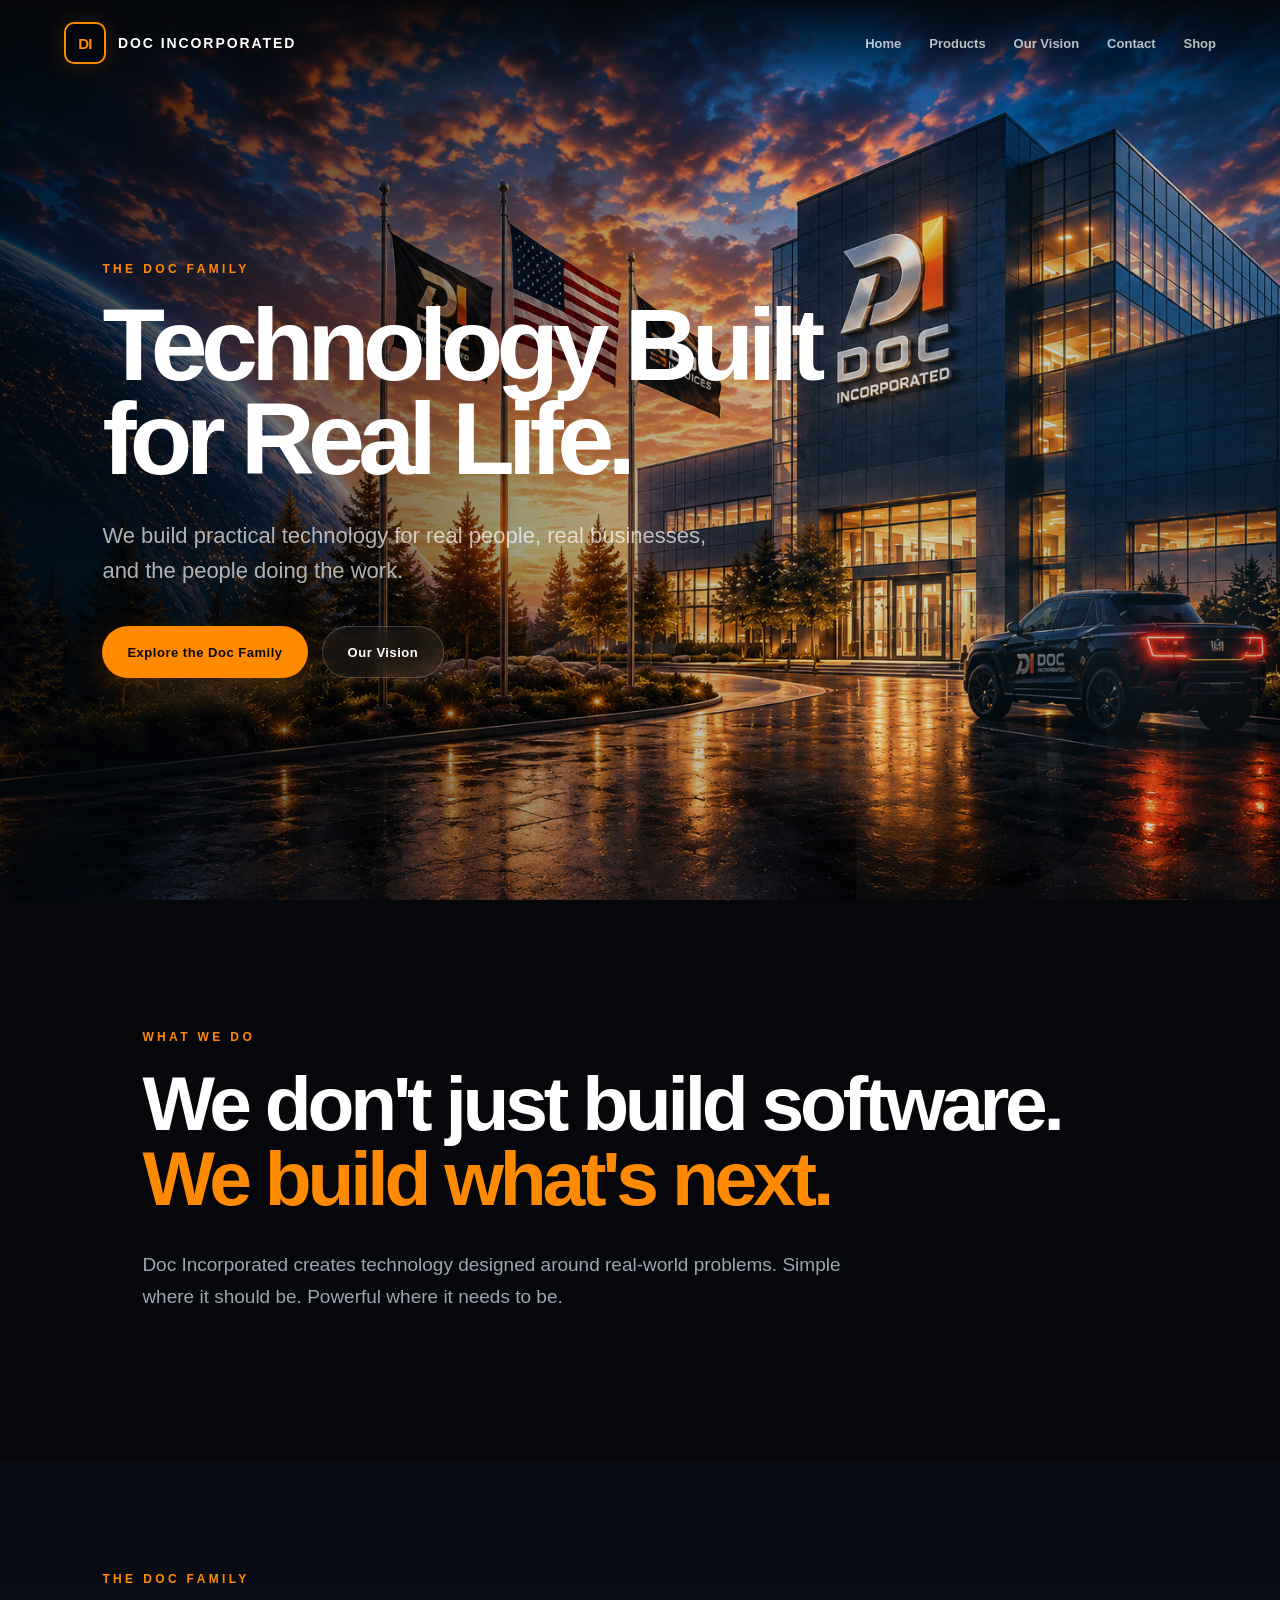
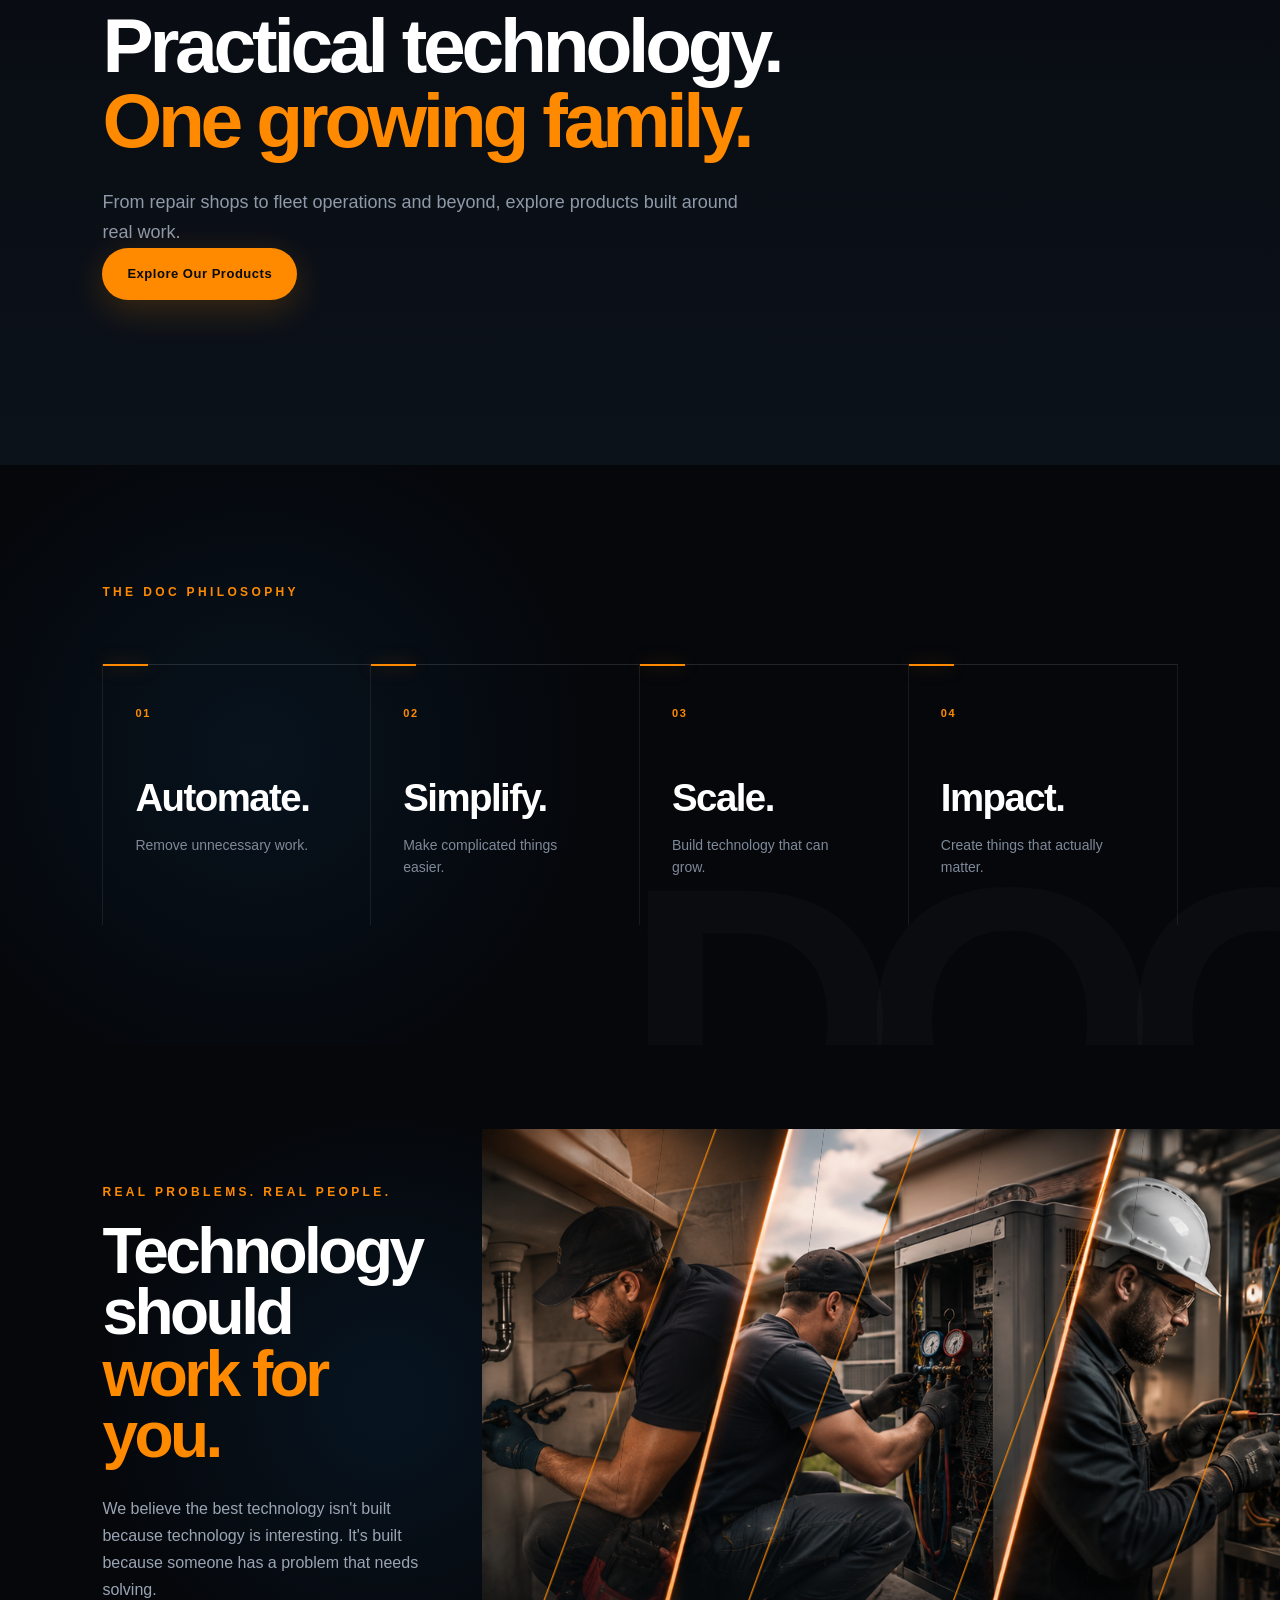
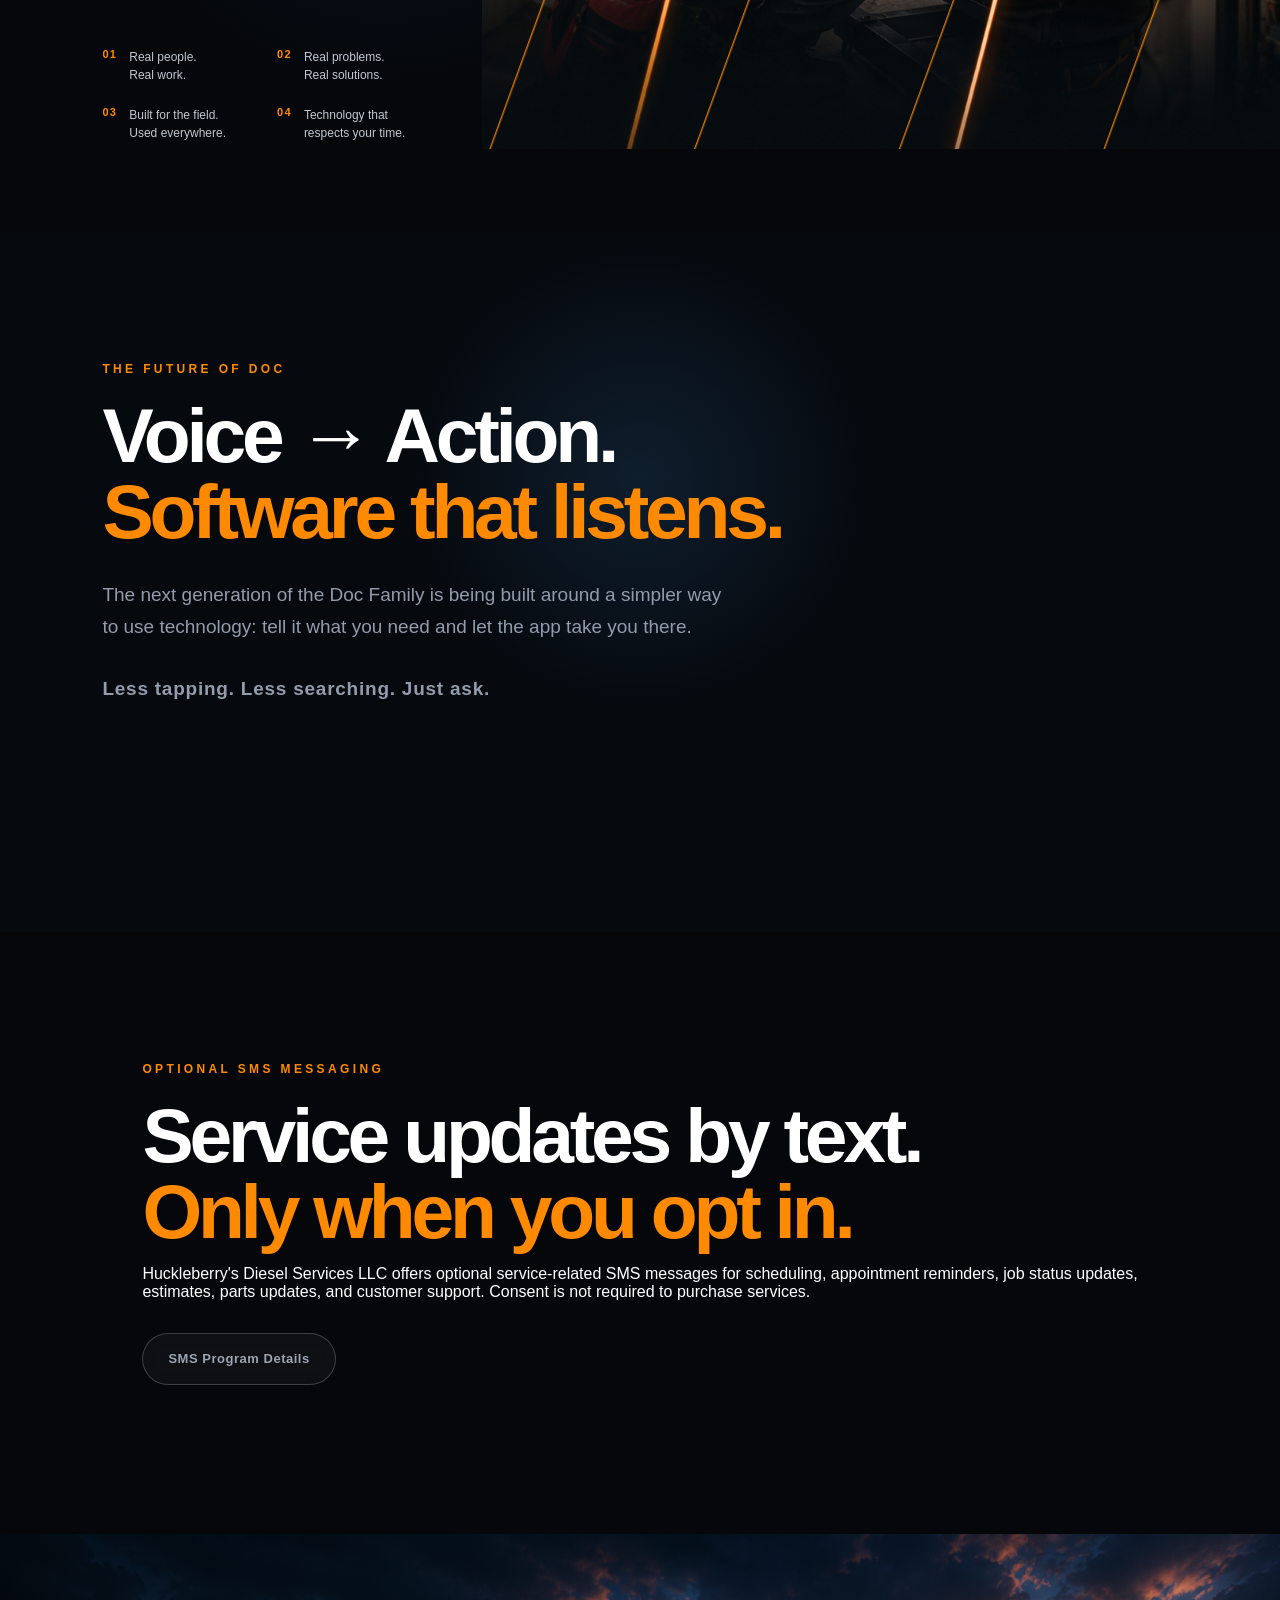
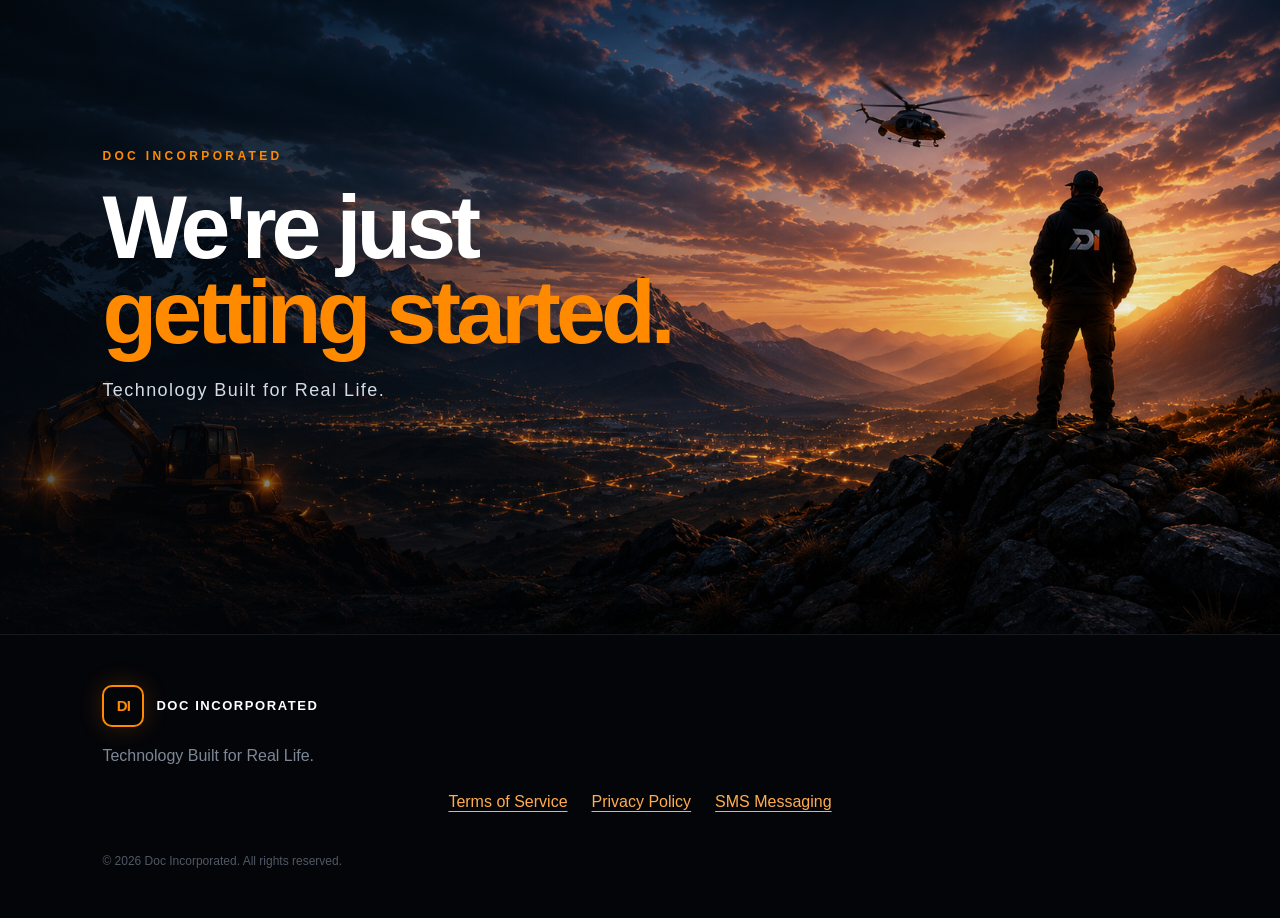
==== commit 25ba00f1: "Restore focused company homepage and move product catalog to Products" ====
--- a/index.html
+++ b/index.html
@@ -19,15 +19,15 @@
 <body>
 
 <header class="site-header">
-    <a href="#" class="logo">
+    <a href="/" class="logo">
         <span class="logo-mark">DI</span>
         <span class="logo-text">DOC INCORPORATED</span>
     </a>
 
-    <nav class="navigation">
-        <a href="#family">The Doc Family</a>
+    <nav class="navigation" aria-label="Main navigation">
+        <a href="/" aria-current="page">Home</a>
+        <a href="/products/">Products</a>
         <a href="#vision">Our Vision</a>
-        <a href="#future">The Future</a>
         <a href="#contact">Contact</a>
         <a href="https://doc-incorporated.printify.me/" target="_blank" rel="noopener">Shop</a>
     </nav>
@@ -55,7 +55,7 @@
             </p>
 
             <div class="hero-buttons">
-                <a href="#family" class="button button-primary">
+                <a href="/products/" class="button button-primary">
                     Explore the Doc Family
                 </a>
 
@@ -91,147 +91,17 @@
     </section>
 
 
-    <!-- DOC FAMILY -->
-
-   <section class="family" id="family">
-
-    <div class="section-heading">
+    <!-- DOC FAMILY PREVIEW -->
+    <section class="family family-teaser" id="family">
+      <div class="section-heading">
         <p class="eyebrow">THE DOC FAMILY</p>
-
-        <h2>
-            One growing family.<br>
-            <span>Built for real work.</span>
-        </h2>
-
-        <p class="section-intro">
-            Every Doc product starts the same way:
-            find a real problem and build technology that makes it easier.
-        </p>
-    </div>
-
-    <div class="family-catalog" aria-label="Doc Family products">
-        <article class="family-product family-product-featured">
-            <div class="family-product-top">
-                <span class="family-category">REPAIR BUSINESS SOFTWARE</span>
-                <span class="family-status family-status-available">Established product</span>
-            </div>
-            <h3>DocInvoices</h3>
-            <p>Repair orders, estimates, invoicing, parts inventory, expense tracking, equipment history, and QuickBooks integration — designed for the people doing the work.</p>
-            <a href="https://docinvoices.com" class="family-product-link" target="_blank" rel="noopener noreferrer">Explore DocInvoices <span aria-hidden="true">→</span></a>
-        </article>
-
-        <article class="family-product family-product-fleet" id="docfleet">
-            <div class="family-product-top">
-                <span class="family-category">FLEET, EQUIPMENT &amp; ASSET MANAGEMENT</span>
-                <span class="family-status family-status-demo">Interactive fleet demo</span>
-            </div>
-            <h3>DocFleet</h3>
-            <p class="fleet-lead">One platform for the assets that keep your business running — whether they have wheels, tracks, blades, or forks.</p>
-            <p>Designed for transportation, landscaping, construction, industrial operations, and equipment contractors. Organize assets, locations, inspections, maintenance, and repair history without maintaining different systems for each industry.</p>
-            <div class="fleet-industries" aria-label="Industries DocFleet is being designed for">
-                <a class="fleet-industry" href="#fleet-transportation">
-                    <span class="fleet-industry-art" aria-hidden="true">
-                        <svg viewBox="0 0 180 78" role="img" focusable="false"><rect x="17" y="20" width="97" height="38" rx="5" fill="#a4b4c6"/><rect x="120" y="31" width="33" height="27" rx="4" fill="#ef9943"/><path d="M123 30 L141 30 L154 44 L154 57 L123 57 Z" fill="#ef9943"/><rect x="135" y="35" width="13" height="11" fill="#26374c"/><circle cx="46" cy="60" r="10" fill="#182437" stroke="#d7e1e9" stroke-width="4"/><circle cx="102" cy="60" r="10" fill="#182437" stroke="#d7e1e9" stroke-width="4"/><circle cx="139" cy="60" r="10" fill="#182437" stroke="#d7e1e9" stroke-width="4"/></svg>
-                    </span>
-                    <strong>Transportation</strong>
-                    <span>Trucks, trailers &amp; service vehicles</span>
-                </a>
-                <a class="fleet-industry" href="#fleet-construction">
-                    <span class="fleet-industry-art" aria-hidden="true">
-                        <svg viewBox="0 0 180 78" role="img" focusable="false"><rect x="30" y="53" width="100" height="14" rx="7" fill="#2b3b4c"/><rect x="48" y="28" width="48" height="29" rx="5" fill="#efa53f"/><path d="M62 30 H83 V46 H62 Z" fill="#34495f"/><path d="M92 27 L128 12 L153 33 L145 39 L126 27 L109 40 L96 43" fill="none" stroke="#efa53f" stroke-width="10" stroke-linejoin="round"/><path d="M145 35 L163 43 L149 55 Z" fill="#efa53f"/><circle cx="45" cy="60" r="5" fill="#9daebe"/><circle cx="114" cy="60" r="5" fill="#9daebe"/></svg>
-                    </span>
-                    <strong>Construction</strong>
-                    <span>Excavators, skid steers &amp; loaders</span>
-                </a>
-                <a class="fleet-industry" href="#fleet-landscaping">
-                    <span class="fleet-industry-art" aria-hidden="true">
-                        <svg viewBox="0 0 180 78" role="img" focusable="false"><rect x="35" y="46" width="94" height="14" rx="5" fill="#5b985f"/><rect x="66" y="31" width="40" height="21" rx="5" fill="#79b66b"/><rect x="99" y="18" width="6" height="25" rx="3" fill="#c5d4de"/><rect x="90" y="16" width="21" height="5" rx="2" fill="#c5d4de"/><path d="M40 47 H27 L17 61 H39" stroke="#79b66b" stroke-width="7" fill="none"/><circle cx="54" cy="62" r="13" fill="#1d2b38" stroke="#d7e2df" stroke-width="4"/><circle cx="116" cy="62" r="10" fill="#1d2b38" stroke="#d7e2df" stroke-width="4"/></svg>
-                    </span>
-                    <strong>Landscaping</strong>
-                    <span>Commercial mowers, tractors &amp; tools</span>
-                </a>
-                <a class="fleet-industry" href="#fleet-industrial">
-                    <span class="fleet-industry-art" aria-hidden="true">
-                        <svg viewBox="0 0 180 78" role="img" focusable="false"><rect x="48" y="38" width="76" height="22" rx="5" fill="#e8a44a"/><rect x="68" y="19" width="37" height="28" rx="3" fill="#728aa0"/><path d="M113 16 V64 H157 V60 H124 V16" stroke="#d7dce2" stroke-width="6" fill="none"/><circle cx="70" cy="62" r="10" fill="#1c2b3b" stroke="#c9d3dc" stroke-width="4"/><circle cx="113" cy="62" r="8" fill="#1c2b3b" stroke="#c9d3dc" stroke-width="3"/></svg>
-                    </span>
-                    <strong>Industrial</strong>
-                    <span>Forklifts, generators &amp; facility assets</span>
-                </a>
-            </div>
-            <div class="fleet-capabilities">
-                <p class="fleet-capabilities-heading">One shared platform, industry-specific examples</p>
-                <div class="fleet-use-case-list">
-                    <div id="fleet-transportation"><strong>Transportation</strong><span>Trailer condition checks, VIN-based asset records, yard transfers</span></div>
-                    <div id="fleet-construction"><strong>Construction</strong><span>Engine-hour maintenance, machine inspections, jobsite assignments</span></div>
-                    <div id="fleet-landscaping"><strong>Landscaping</strong><span>Mower service intervals, crew equipment assignment, defect reporting</span></div>
-                    <div id="fleet-industrial"><strong>Industrial</strong><span>Forklift inspections, location tracking, service history</span></div>
-                </div>
-            </div>
-            <p class="fleet-future"><strong>Planned:</strong> Optional Shop &amp; Parts modules, including in-house repair workflows and inventory tracking. These modules are not yet verified for release.</p>
-            <p class="fleet-demo-notice">The linked interactive preview currently shows a trailer-focused scenario with <strong>fictional demonstration data</strong>. It does not yet include the newer equipment-specific interface, nor all of the capabilities described above.</p>
-            <a href="https://docfleet-fleet-review.jondavidcompton.chatgpt.site/" class="family-product-link" target="_blank" rel="noopener noreferrer">Explore the current fleet demo <span aria-hidden="true">→</span></a>
-        </article>
-
-        <article class="family-product">
-            <div class="family-product-top">
-                <span class="family-category">DETAILING BUSINESSES</span>
-                <span class="family-status family-status-pilot">Initial business use</span>
-            </div>
-            <h3>DocDetailing</h3>
-            <p>Online service booking and business tools for detailing professionals. Its first website and companion app have been built; wider commercial availability is being evaluated.</p>
-            <span class="family-product-note">Commercial rollout not announced</span>
-        </article>
-
-        <article class="family-product">
-            <div class="family-product-top">
-                <span class="family-category">SALES AUTOMATION</span>
-                <span class="family-status family-status-development">In development</span>
-            </div>
-            <h3>DocLeads</h3>
-            <p>AI-assisted prospect research, campaign preparation, and sales workflows for service businesses. Real outreach and customer billing are not yet enabled.</p>
-            <span class="family-product-note">Not available for general signup</span>
-        </article>
-
-        <article class="family-product">
-            <div class="family-product-top">
-                <span class="family-category">PET RECORDS</span>
-                <span class="family-status family-status-preview">Preview</span>
-            </div>
-            <h3>DocPets</h3>
-            <p>A simpler place to organize the records and moments that matter throughout your pet's life.</p>
-            <a href="https://getdocpets.com" class="family-product-link" target="_blank" rel="noopener noreferrer">Preview DocPets <span aria-hidden="true">→</span></a>
-        </article>
-
-        <article class="family-product">
-            <div class="family-product-top">
-                <span class="family-category">PARTS NETWORK</span>
-                <span class="family-status family-status-hold">On hold</span>
-            </div>
-            <h3>DocPartz</h3>
-            <p>A planned connection between parts professionals and the people who need them. Development is currently on hold.</p>
-            <a href="https://docpartz.com" class="family-product-link" target="_blank" rel="noopener noreferrer">Visit DocPartz preview <span aria-hidden="true">→</span></a>
-        </article>
-
-        <article class="family-product">
-            <div class="family-product-top">
-                <span class="family-category">ADDITIONAL DOC PRODUCTS</span>
-                <span class="family-status family-status-development">In preparation</span>
-            </div>
-            <h3>DocTab</h3>
-            <p>Another member of the Doc Family, currently being prepared for its next release milestone.</p>
-            <span class="family-product-note">More information coming later</span>
-        </article>
-
-        <article class="family-product family-product-next">
-            <div class="family-product-top">
-                <span class="family-category">THE NEXT CHAPTER</span>
-                <span class="family-status family-status-preview">Growing family</span>
-            </div>
-            <h3>More to come.</h3>
-            <p>Different industries, one philosophy: find real problems and build straightforward tools that make work easier. New products will join this lineup as they're ready.</p>
-        </article>
-    </div>
-</section>
+        <h2>Practical technology.<br><span>One growing family.</span></h2>
+        <p class="section-intro">From repair shops to fleet operations and beyond, explore products built around real work.</p>
+        <a href="/products/" class="button button-primary">Explore Our Products</a>
+      </div>
+    </section>
+
+
 
 
     <!-- VALUES -->
@@ -346,56 +216,11 @@
             tell it what you need and let the app take you there.
         </p>
 
-        <div class="future-points" aria-label="Voice to action capabilities">
-
-            <article class="future-point">
-                <img
-                    class="future-point-icon"
-                    src="https://raw.githubusercontent.com/Huckleberry-Jon/docinvoices-website/main/logo.png"
-                    alt="DocInvoices"
-                >
-                <span class="future-point-number">01</span>
-                <strong>VOICE TO INVOICE</strong>
-                <span class="future-point-description">
-                    Exploring more natural ways to create and manage work.
-                </span>
-            </article>
-
-            <article class="future-point">
-                <img
-                    class="future-point-icon"
-                    src="https://raw.githubusercontent.com/Huckleberry-Jon/docpets-website/main/docpets-favicon.png"
-                    alt="DocPets"
-                >
-                <span class="future-point-number">02</span>
-                <strong>VOICE TO PET CARE</strong>
-                <span class="future-point-description">
-                    A future direction for easier access to pet records.
-                </span>
-            </article>
-
-            <article class="future-point">
-                <img
-                    class="future-point-icon"
-                    src="doc-favicon.png"
-                    alt="Doc Incorporated"
-                >
-                <span class="future-point-number">03</span>
-                <strong>AI-READY APPS</strong>
-                <span class="future-point-description">
-                    Thoughtful integrations as each product matures.
-                </span>
-            </article>
-
-        </div>
-
         <p class="future-tagline">
             Less tapping. Less searching. Just ask.
         </p>
 
-        <div class="future-mark">
-            DI
-        </div>
+        
 
     </section>
 
--- a/styles.css
+++ b/styles.css
@@ -1359,3 +1359,93 @@
     .family-catalog { grid-template-columns: 1fr; gap: 14px; margin-top: 32px; }
     .family-product { padding: 24px; }
 }
+
+/* Cross-industry DocFleet showcase: same catalog, no separate site */
+.family-product-fleet {
+    grid-column: span 2;
+    border-color: rgba(255, 138, 0, .3);
+    background: linear-gradient(140deg, rgba(255, 138, 0, .075), rgba(255,255,255,.025) 55%);
+}
+.family-product-fleet .fleet-lead {
+    color: #f4f6f8;
+    font-size: clamp(17px, 1.8vw, 22px);
+    line-height: 1.5;
+    font-weight: 700;
+}
+.fleet-industries {
+    display: grid;
+    grid-template-columns: repeat(4, minmax(0, 1fr));
+    gap: 12px;
+    width: 100%;
+    margin: 8px 0 24px;
+}
+.fleet-industry {
+    display: flex;
+    flex-direction: column;
+    min-width: 0;
+    gap: 8px;
+    padding: 15px 12px;
+    border: 1px solid rgba(255,255,255,.13);
+    border-radius: 16px;
+    background: rgba(10, 20, 30, .65);
+    transition: border-color .2s, background .2s;
+}
+.fleet-industry:hover, .fleet-industry:focus-visible {
+    border-color: #ff9e2f;
+    background: rgba(255,138,0,.09);
+}
+.fleet-industry:focus-visible { outline: 2px solid #ff9e2f; outline-offset: 2px; }
+.fleet-industry-art {
+    display: flex;
+    align-items: center;
+    width: 100%;
+    min-height: 76px;
+    border-radius: 10px;
+    background: linear-gradient(145deg, #253548, #121b28);
+}
+.fleet-industry-art svg { display: block; width: 100%; height: auto; max-height: 78px; }
+.fleet-industry strong { font-size: 13px; color: white; }
+.fleet-industry > span:last-child { font-size: 11px; line-height: 1.5; color: #aebccb; }
+.family-product .fleet-capabilities { width: 100%; margin: 0 0 20px; }
+.family-product .fleet-capabilities-heading {
+    margin: 0 0 10px;
+    color: #ffb866;
+    font-size: 13px;
+    font-weight: 800;
+    letter-spacing: .025em;
+}
+.fleet-use-case-list { display: grid; grid-template-columns: repeat(2, minmax(0,1fr)); gap: 10px; }
+.fleet-use-case-list > div {
+    display: flex;
+    flex-direction: column;
+    gap: 5px;
+    scroll-margin-top: 110px;
+    padding: 14px;
+    border-radius: 11px;
+    background: rgba(255,255,255,.035);
+}
+.fleet-use-case-list strong { font-size: 13px; color: #fff; }
+.fleet-use-case-list span { font-size: 12px; line-height: 1.6; color: #aebccb; }
+.family-product .fleet-future, .family-product .fleet-demo-notice {
+    margin-bottom: 15px;
+    font-size: 13px;
+    line-height: 1.6;
+}
+.family-product .fleet-demo-notice {
+    padding: 13px 15px;
+    border-left: 3px solid #ff9e2f;
+    background: rgba(255,138,0,.06);
+}
+@media (max-width: 1000px) {
+    .family-product-fleet { grid-column: span 2; }
+}
+@media (max-width: 720px) {
+    .fleet-industries { grid-template-columns: repeat(2, minmax(0,1fr)); }
+}
+@media (max-width: 650px) {
+    .family-product-fleet { grid-column: auto; }
+    .fleet-use-case-list { grid-template-columns: 1fr; }
+}
+@media (max-width: 380px) {
+    .fleet-industries { grid-template-columns: 1fr; }
+}
